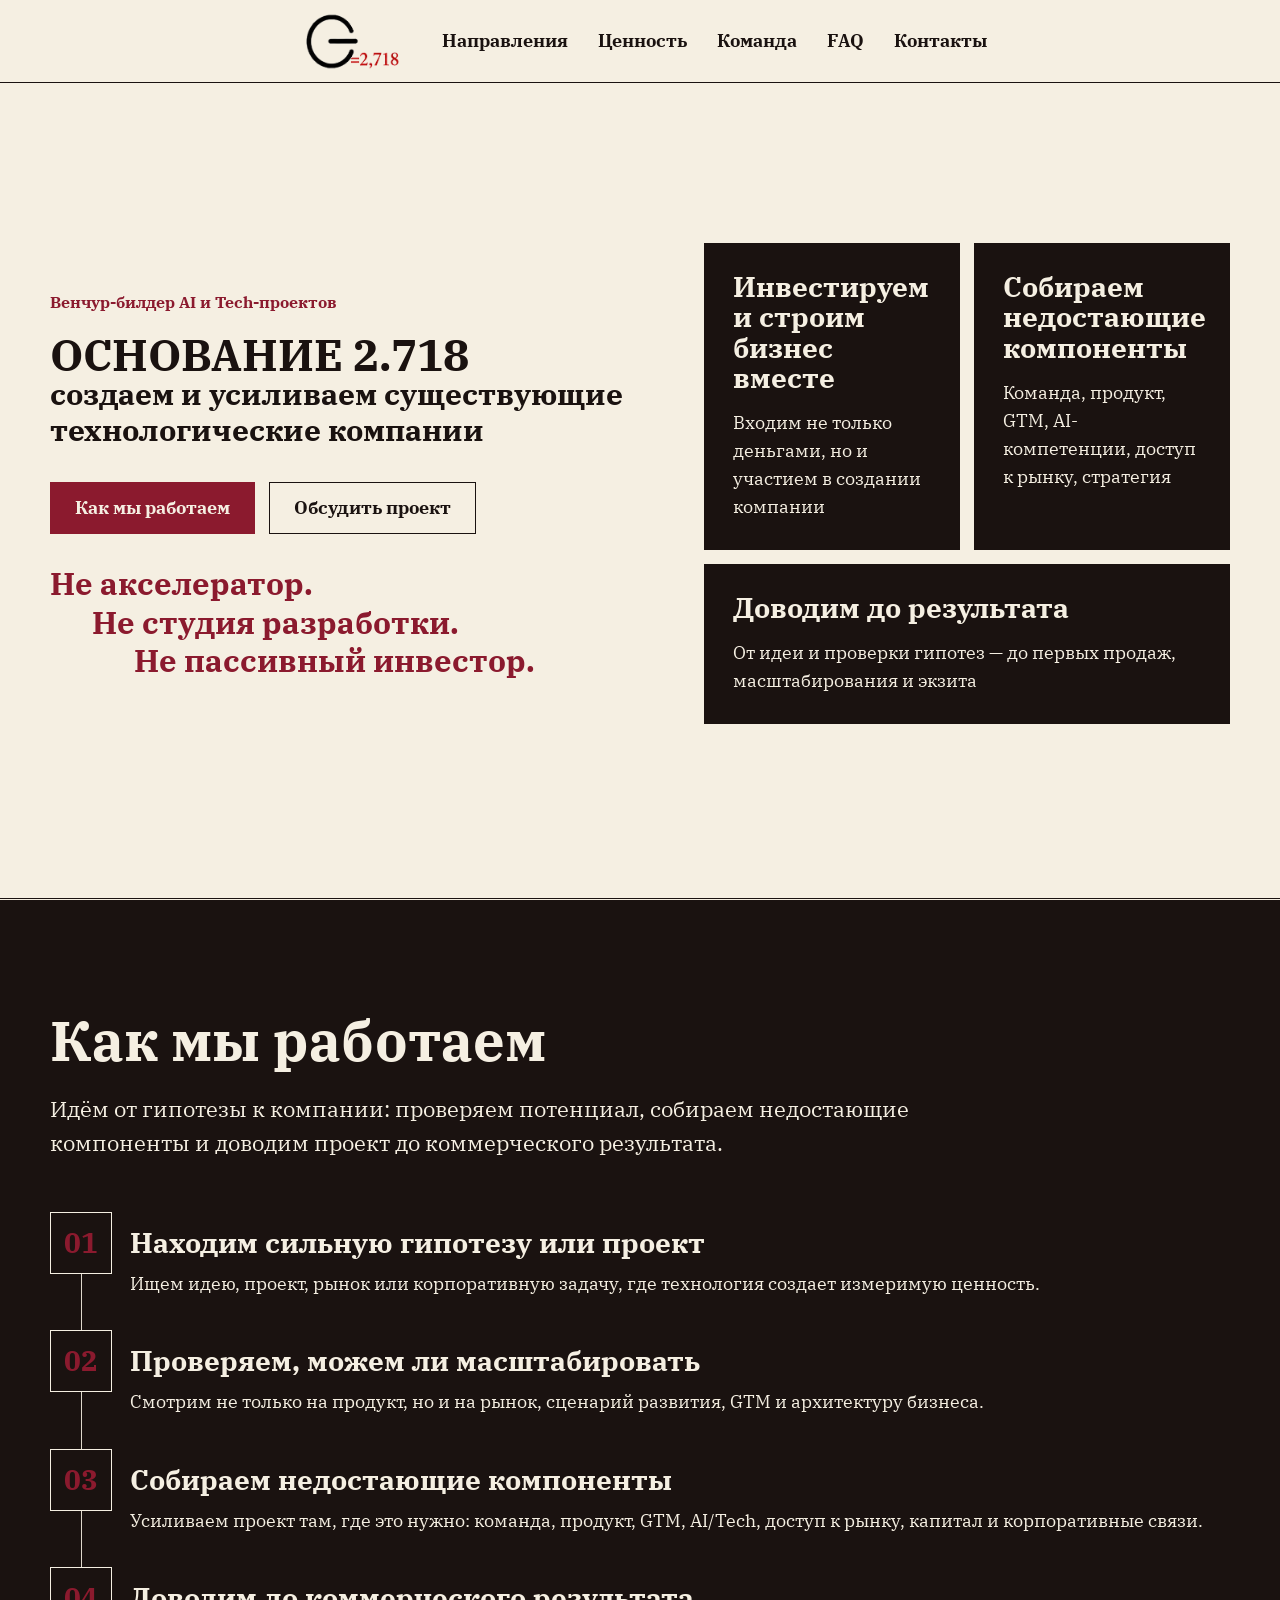
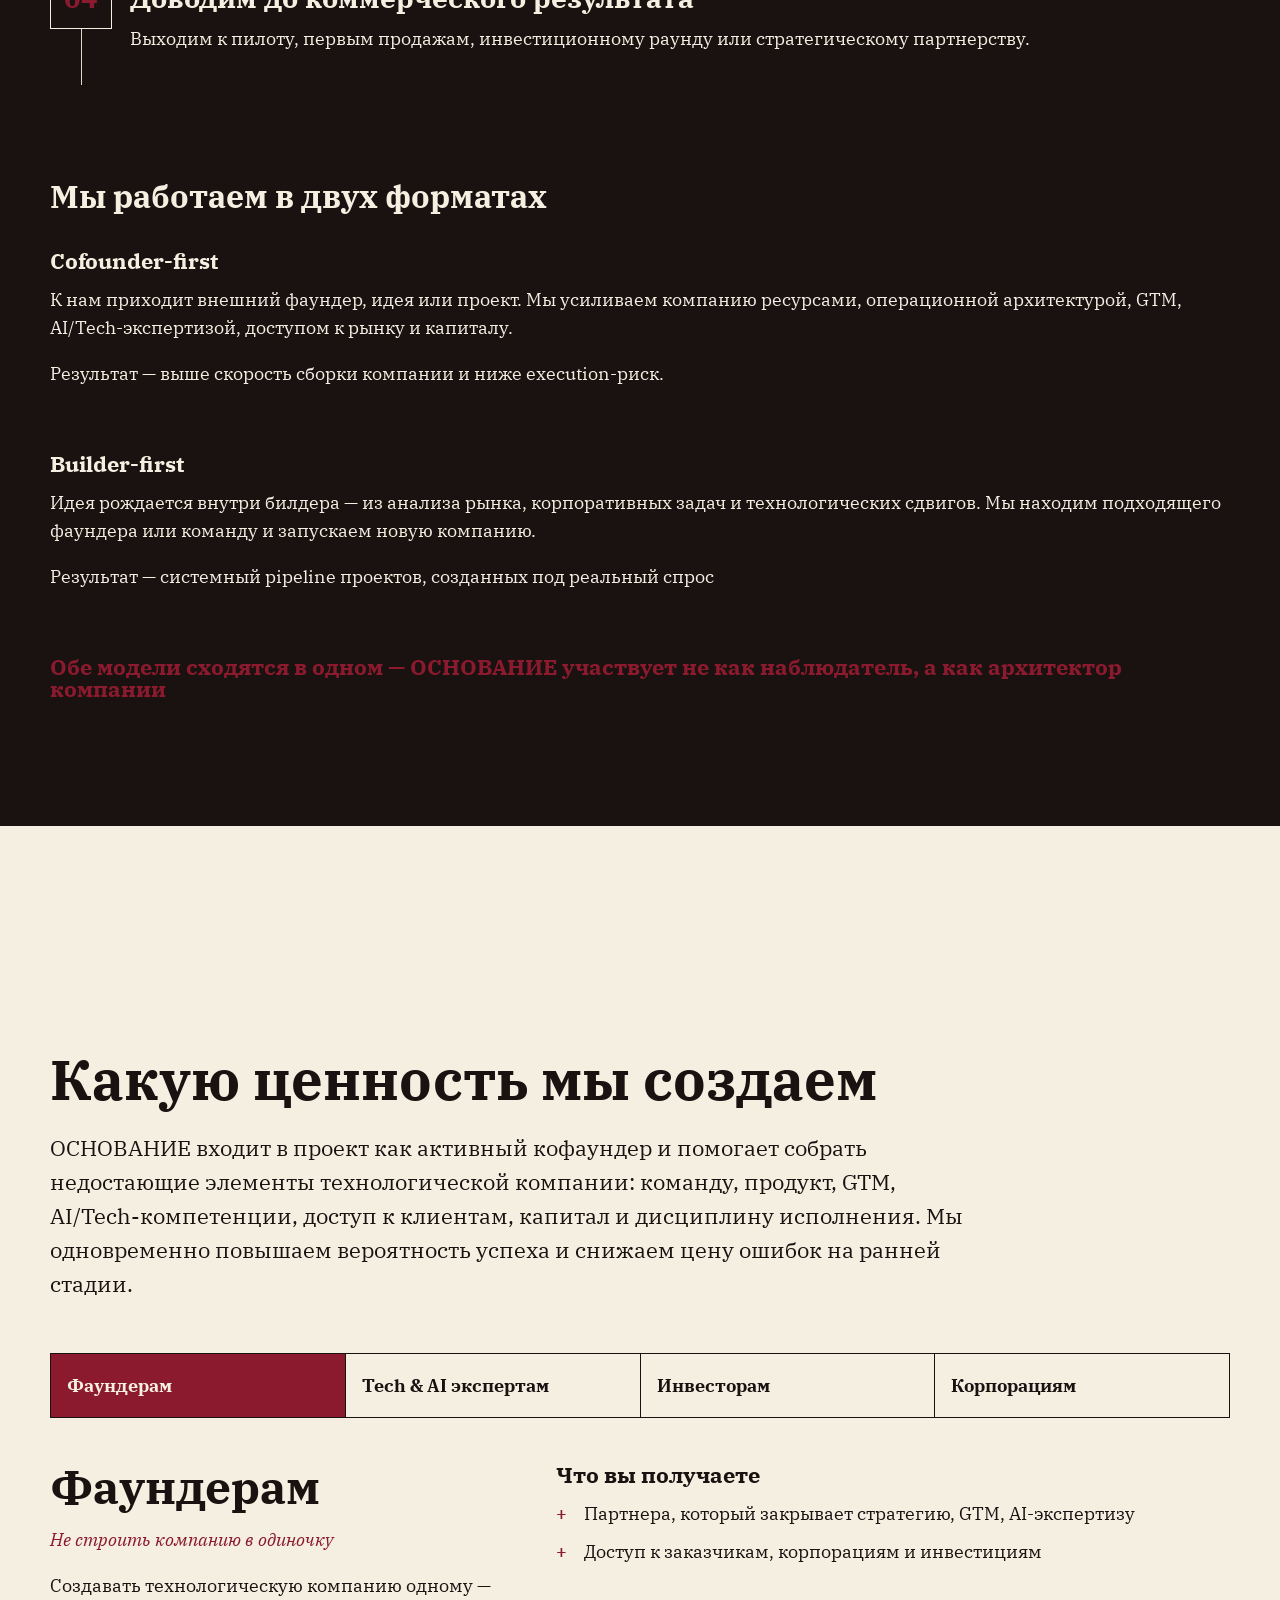
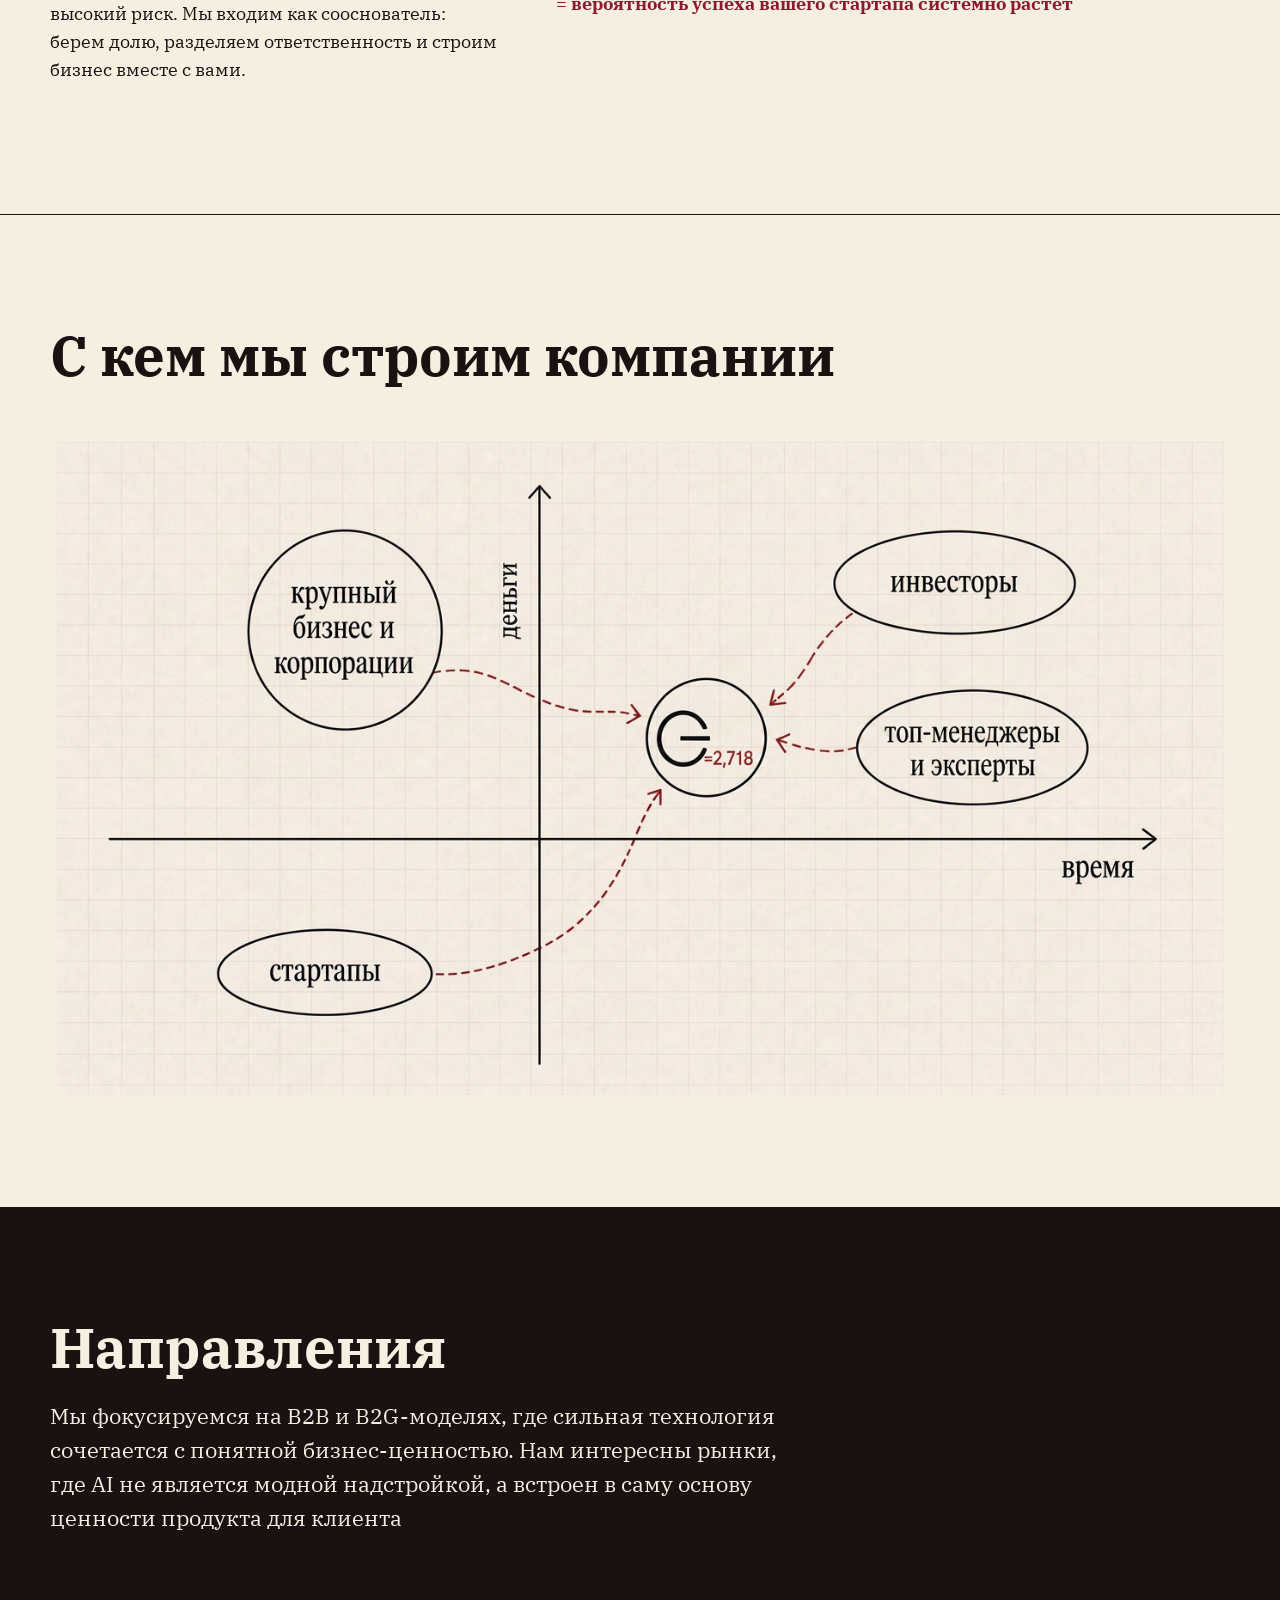
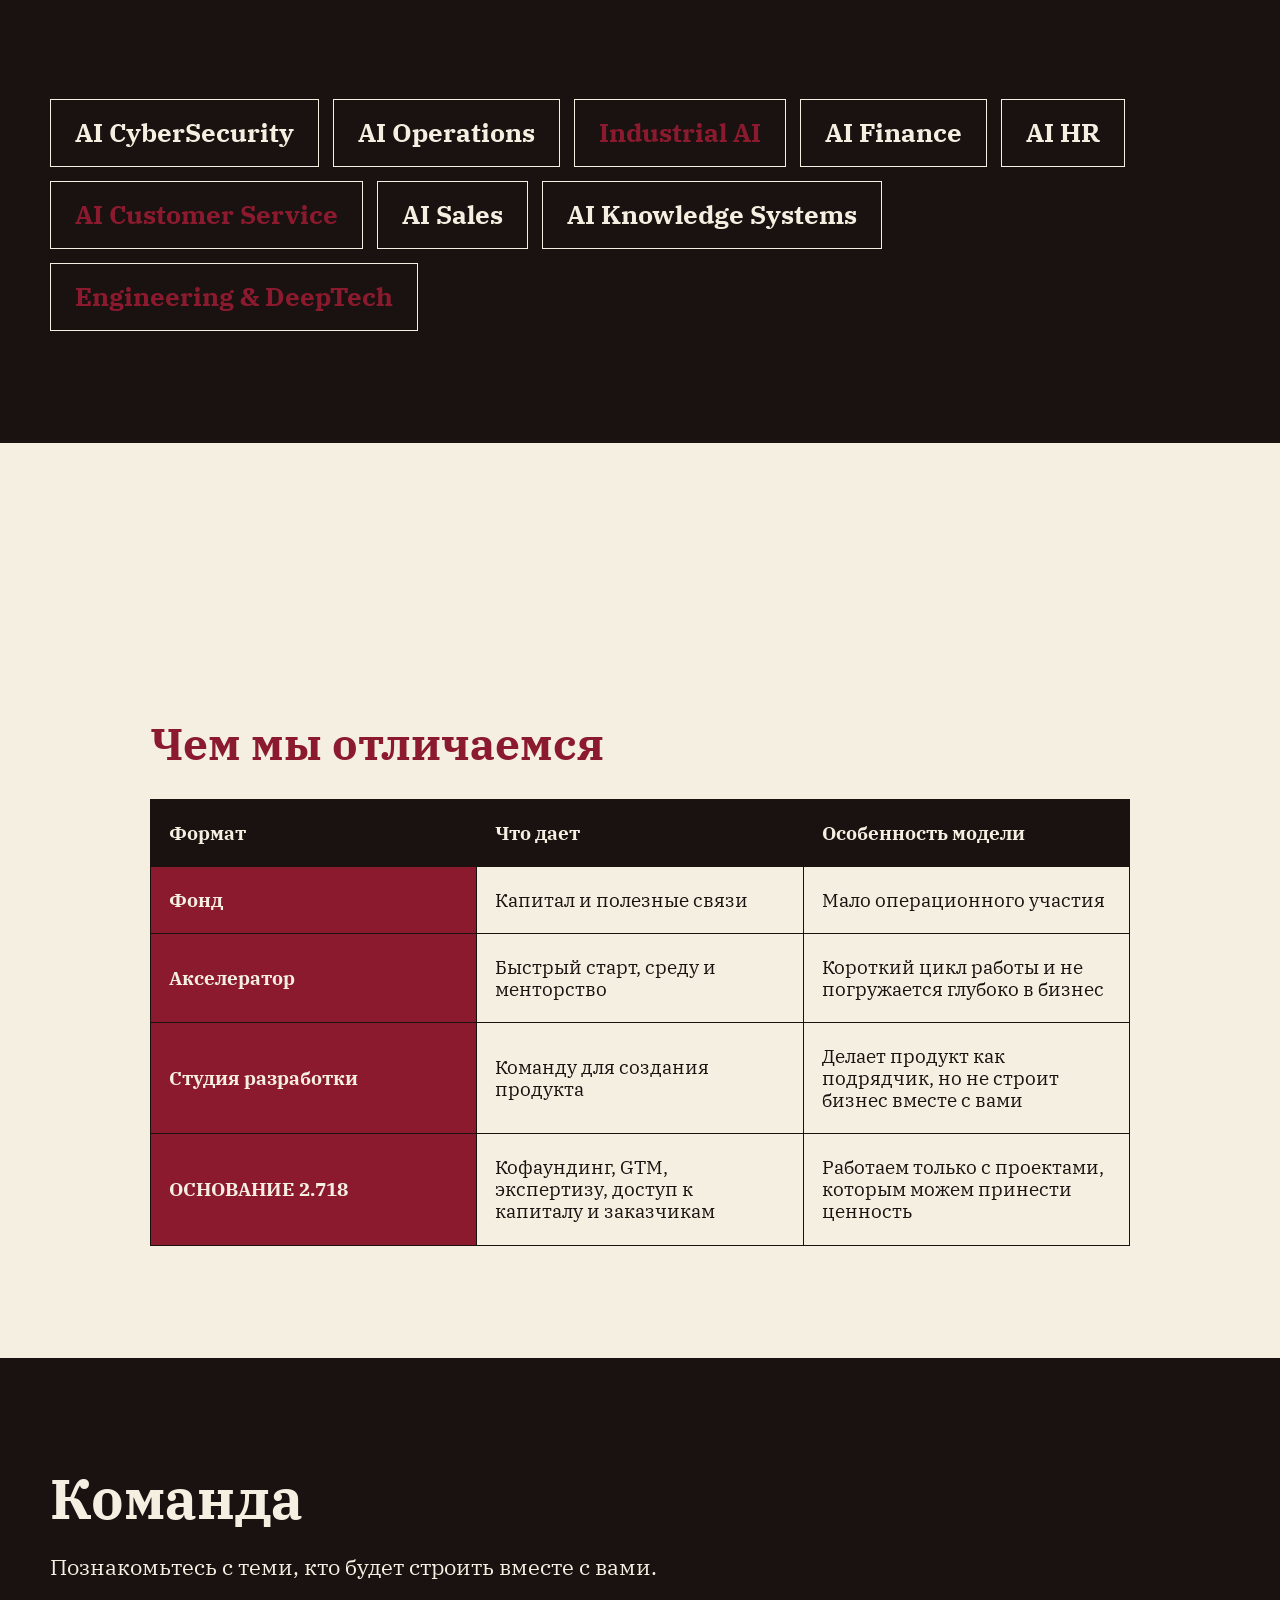
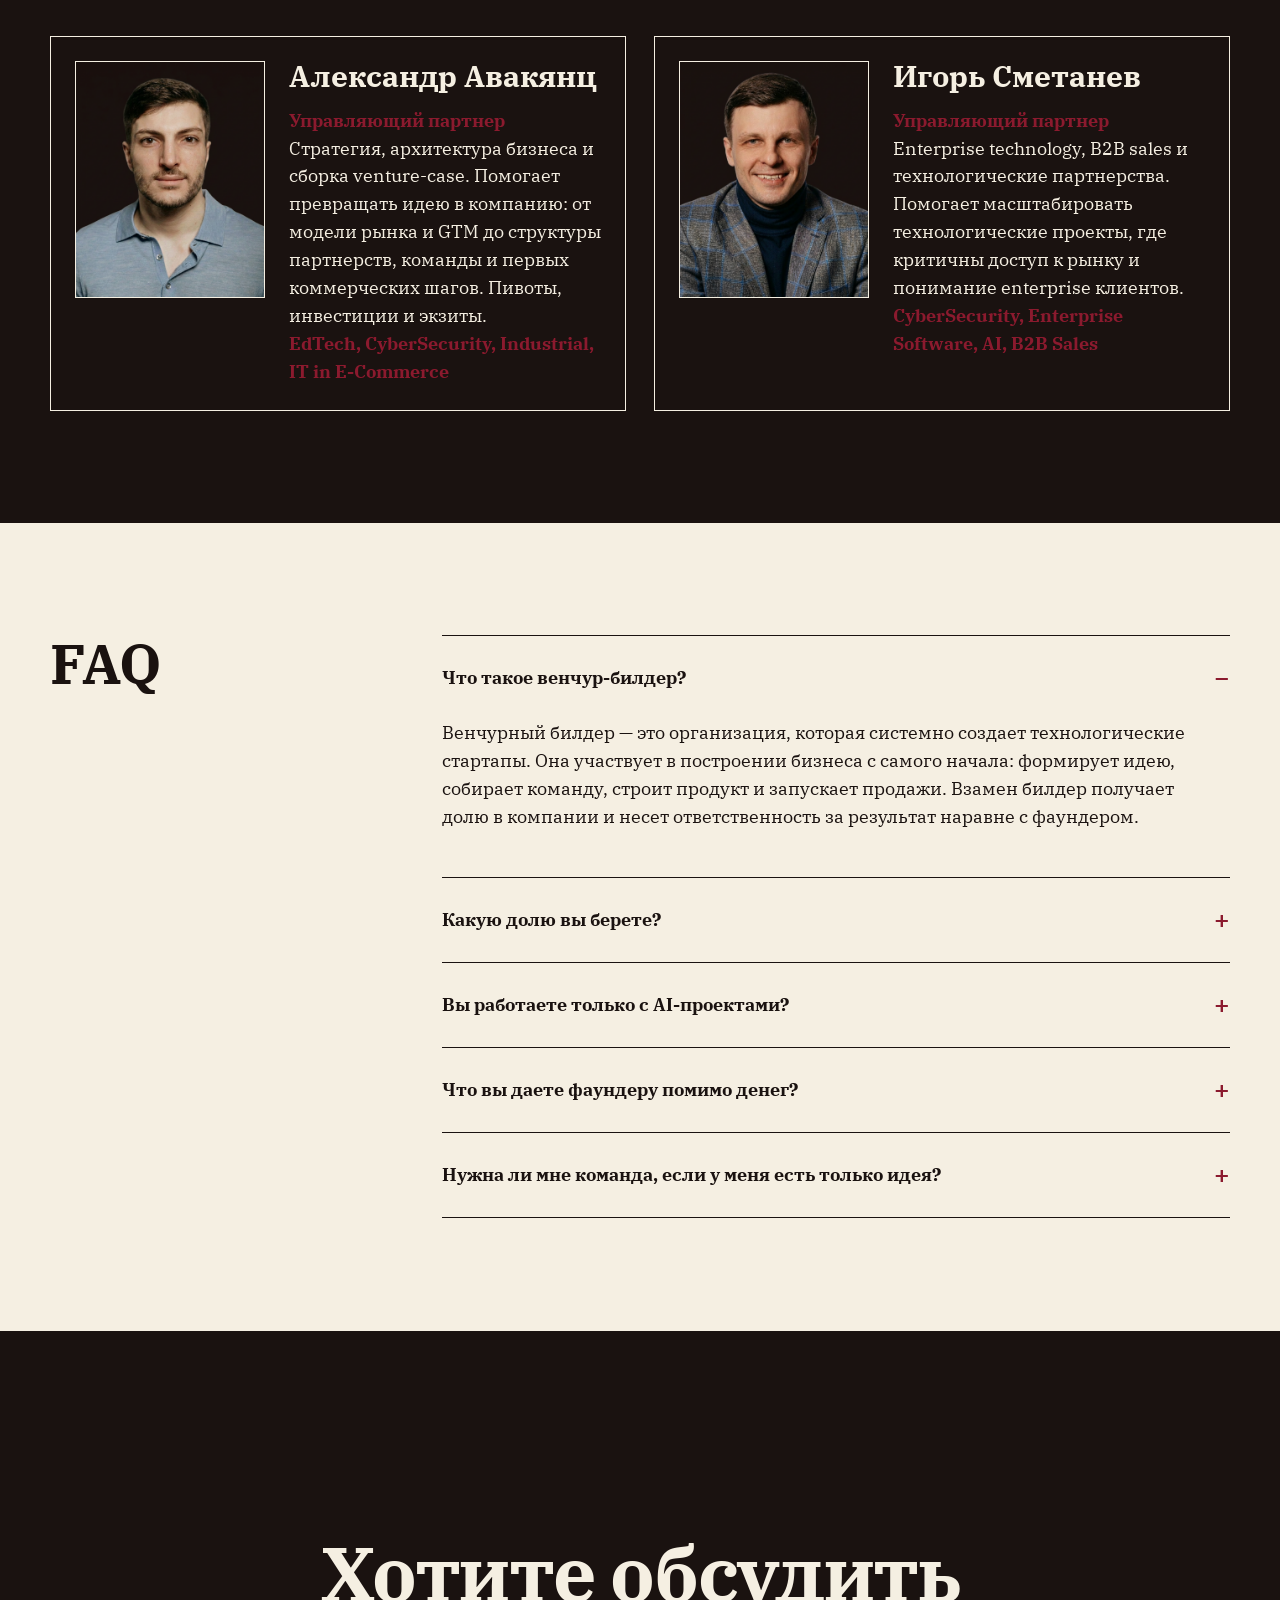
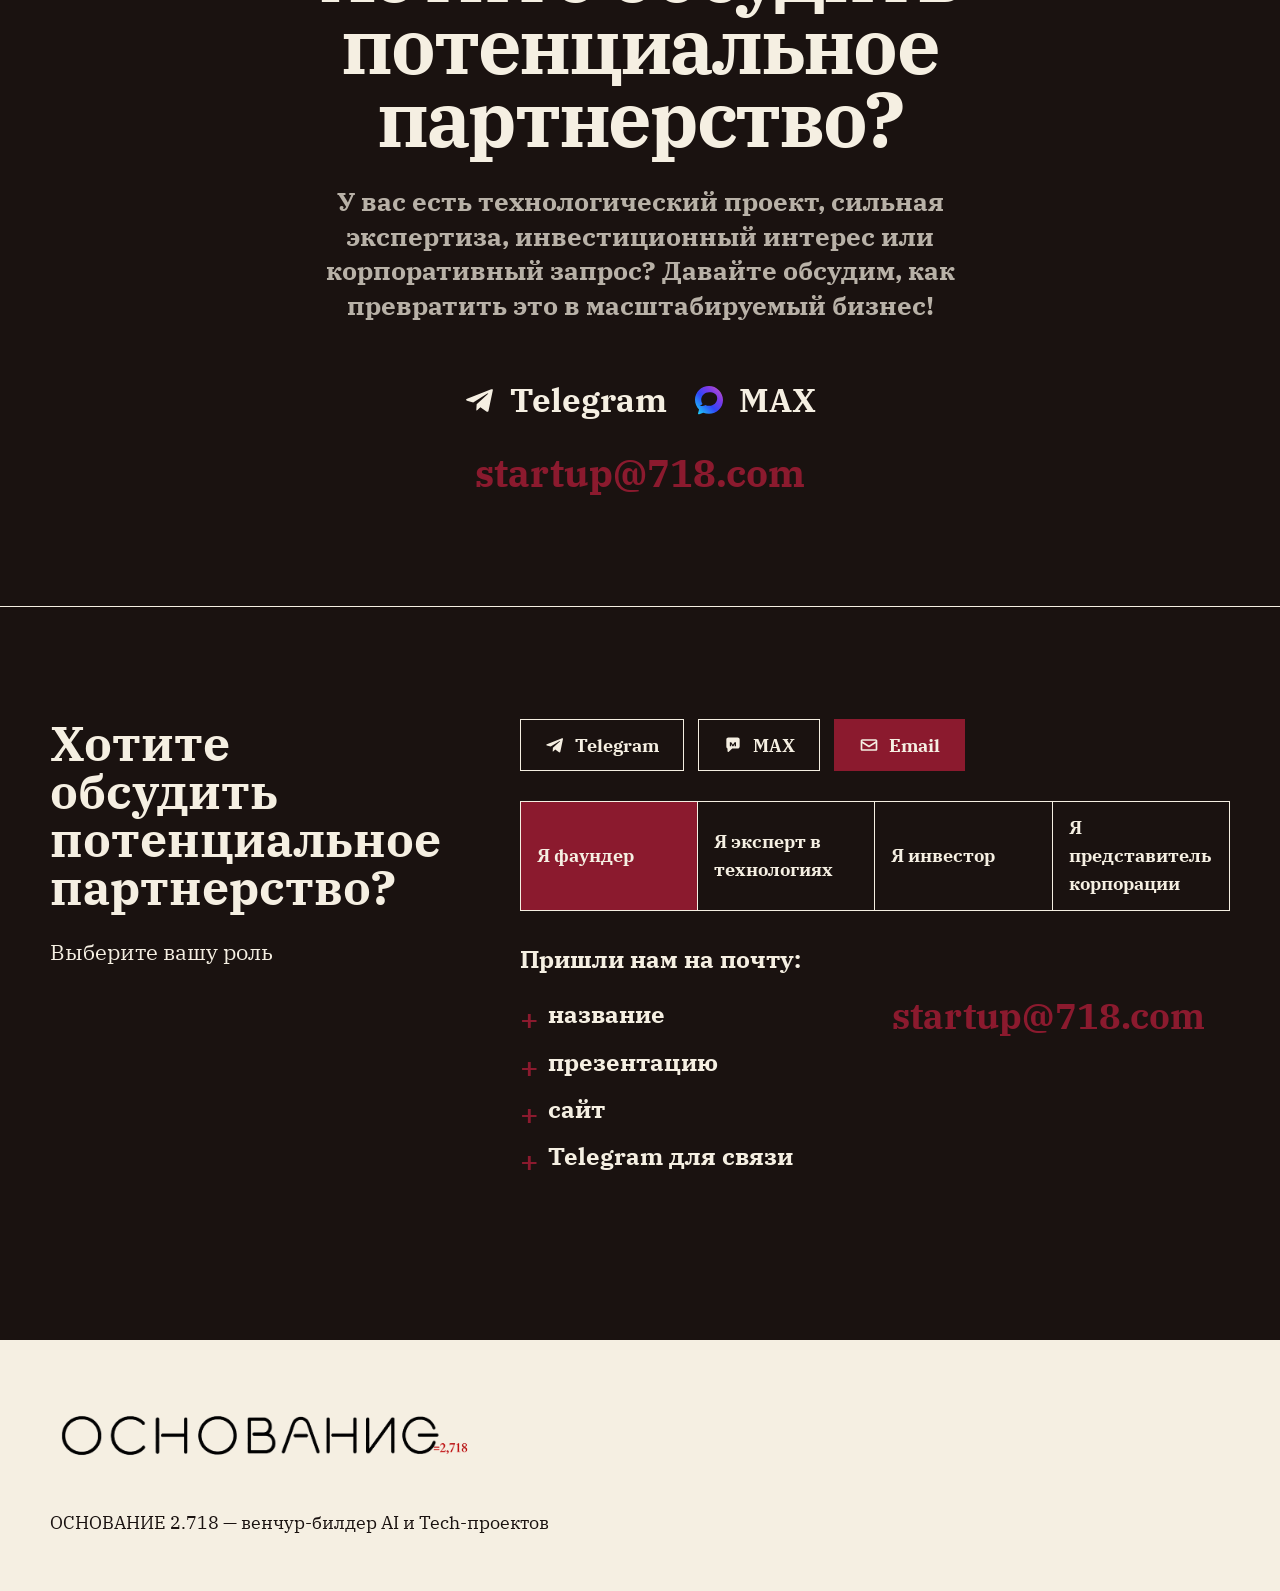
==== index.html @ a5b45d78 "Update index.html" ====
<!DOCTYPE html>
<html lang="ru">
<head>
  <meta charset="UTF-8">
  <meta name="viewport" content="width=device-width, initial-scale=1.0">
  <title>ОСНОВАНИЕ 2.718 — венчур-билдер AI и Tech-проектов</title>
  <meta
    name="description"
    content="Мы создаем и усиливаем технологические компании на стыке искусственного интеллекта, enterprise software и реальных бизнес-задач."
  >
  <link rel="preconnect" href="https://fonts.googleapis.com">
  <link rel="preconnect" href="https://fonts.gstatic.com" crossorigin>
  <link href="https://fonts.googleapis.com/css2?family=IBM+Plex+Serif:ital,wght@0,400;0,700;1,400&display=swap" rel="stylesheet">
  <link rel="stylesheet" href="./styles.css?v=mobile-header-fix-3">
</head>
<body>
  <header class="site-header" data-header>
    <a class="logo-link" href="#hero" aria-label="ОСНОВАНИЕ 2.718">
      <img src="./assets/123logo-2718-new.png" alt="ОСНОВАНИЕ 2.718">
    </a>

    <button class="menu-toggle" type="button" aria-expanded="false" aria-controls="site-menu">
      Меню
    </button>

    <nav class="site-nav" id="site-menu" aria-label="Основная навигация">
      <a href="#directions">Направления</a>
      <a href="#value">Ценность</a>
      <a href="#team">Команда</a>
      <!-- <a href="#about">О нас</a>
     <a href="#portfolio">Портфель</a> -->
      <a href="#faq">FAQ</a>
      <a href="#contact">Контакты</a>
    </nav>
  </header>

  <main>
    <section class="hero section section--parchment" id="hero">
      <div class="container hero-layout">
        <div class="hero-copy">
         <p class="eyebrow">Венчур-билдер AI и Tech-проектов</p>
          <h1 class="hero-wordmark">ОСНОВАНИЕ 2.718</h1>
         <p class="hero-subtitle">создаем и усиливаем существующие технологические компании

</p>
          <!-- <p class="hero-subtitle">строим технологические компании вместе с фаундерами и корпорациями

</p>
          <p class="hero-text">
            Мы соединяем фаундеров, технологических лидеров, корпорации и инвесторов — и помогаем собрать из идеи работающую компанию          </p>
          <p class="accent-line">
            <!--AI-компании рождаются там, где технология встречается с реальной задачей бизнеса-->
          </p>
          <div class="hero-actions">
            <a class="button button--primary" href="#how">Как мы работаем</a>
            <a class="button button--secondary" href="#contact">Обсудить проект</a>
          </div>
          <div class="hero-stairs" aria-label="Чем мы не являемся">
  <span>Не акселератор.</span>
  <span>Не студия разработки.</span>
  <span>Не пассивный инвестор.</span>
</div>
        </div>

        <aside class="hero-panel" aria-label="Блок из презентации">
          <div class="presentation-block" aria-label="Ключевые принципы ОСНОВАНИЯ">
            <article>
              <h3>Инвестируем и строим бизнес вместе</h3>
              <p>Входим не только деньгами, но и участием в создании компании
</p>
            </article>
            <article>
              <h3>Собираем недостающие компоненты</h3>
              <p>Команда, продукт, GTM, AI-компетенции, доступ к рынку, стратегия
</p>
            </article>
            <article>
              <h3>Доводим до результата</h3>
              <p>От идеи и проверки гипотез — до первых продаж, масштабирования и экзита
</p>
               <!--<h3>Шкуру на кон</h3>
              <p>Входим долей с полноценным кофаундерством - строим вместе</p>
            </article>
            <article>
              <h3>Строим ценность</h3>
              <p>Запускаем проекты только под реальные бизнес-потребности</p>
            </article>
            <article>
              <h3>Влияем на успех</h3>
              <p>Идём туда, где видим архитектуру бизнеса и можем на неё влиять через ресурсы и компетенции</p>-->
            </article>
          </div>
        </aside>
      </div>
    </section>
    </section>

    <section class="section section--dark work-process-section" id="how">
      <div class="container">
        <div class="section-head section-head--wide">
          <h2>Как мы работаем</h2>
          <p>
            Идём от гипотезы к компании: проверяем потенциал, собираем недостающие компоненты и доводим проект до коммерческого результата.
          </p>
        </div>

        <div class="process-road" aria-label="4 шага работы">
          <article class="process-step" tabindex="0">
            <span class="process-step__number">01</span>
            <h3>Находим сильную гипотезу или проект</h3>
            <p>
              Ищем идею, проект, рынок или корпоративную задачу, где технология создает измеримую ценность.
            </p>
          </article>

          <article class="process-step" tabindex="0">
            <span class="process-step__number">02</span>
            <h3>Проверяем, можем ли масштабировать</h3>
            <p>
              Смотрим не только на продукт, но и на рынок, сценарий развития, GTM и архитектуру бизнеса.
            </p>
          </article>

          <article class="process-step" tabindex="0">
            <span class="process-step__number">03</span>
            <h3>Собираем недостающие компоненты</h3>
            <p>
              Усиливаем проект там, где это нужно: команда, продукт, GTM, AI/Tech, доступ к рынку, капитал и корпоративные связи.
            </p>
          </article>

          <article class="process-step" tabindex="0">
            <span class="process-step__number">04</span>
            <h3>Доводим до коммерческого результата</h3>
            <p>
              Выходим к пилоту, первым продажам, инвестиционному раунду или стратегическому партнерству.
            </p>
          </article>
        </div>
        <div class="format-block">
          <h3>Мы работаем в двух форматах</h3>
          <article>
            <h4>Cofounder-first</h4>
            <p>К нам приходит внешний фаундер, идея или проект. Мы усиливаем компанию ресурсами, операционной архитектурой, GTM, AI/Tech-экспертизой, доступом к рынку и капиталу.</p>
          <p class="lead">Результат — выше скорость сборки компании и ниже execution-риск.</p>
          </article>
          <article>
            <h4>Builder-first</h4>
            <p>Идея рождается внутри билдера — из анализа рынка, корпоративных задач и технологических сдвигов. Мы находим подходящего фаундера или команду и запускаем новую компанию.</p>
        <p class="lead">Результат — системный pipeline проектов, созданных под реальный спрос</p>
          </article>
<h4 style="color: var(--bordeaux); font-style: normal;">Обе модели сходятся в одном — ОСНОВАНИЕ участвует не как наблюдатель, а как архитектор компании</h4>
      </div>
     
      </div>
    </section>

    
    <section class="section section--parchment" id="value">
    
    <section class="section section--parchment" id="value">
      <div class="container">
        <div class="section-head section-head--wide">
          <h2>Какую ценность мы создаем</h2>
          <p>ОСНОВАНИЕ входит в проект как активный кофаундер и помогает собрать недостающие элементы технологической компании: команду, продукт, GTM, AI/Tech-компетенции, доступ к клиентам, капитал и дисциплину исполнения.
Мы одновременно повышаем вероятность успеха и снижаем цену ошибок на ранней стадии.</p>
        </div>

        <div class="audience-tabs" role="tablist" aria-label="Аудитории">
          <button class="is-active" type="button" role="tab" aria-selected="true" aria-controls="value-founder" data-audience="founder">Фаундерам</button>
          <button type="button" role="tab" aria-selected="false" aria-controls="value-expert" data-audience="expert">Tech & AI экспертам</button>
          <button type="button" role="tab" aria-selected="false" aria-controls="value-investor" data-audience="investor">Инвесторам</button>
          <button type="button" role="tab" aria-selected="false" aria-controls="value-corporate" data-audience="corporate">Корпорациям</button>
        </div>

        <div class="audience-panels">
          <article class="audience-panel is-active" id="value-founder" data-panel="founder" role="tabpanel">
            <div>
              <h3>Фаундерам</h3>
              <p class="accent-line">Не строить компанию в одиночку</p>
              <p>Создавать технологическую компанию одному — высокий риск. Мы входим как сооснователь: берем долю, разделяем ответственность и строим бизнес вместе с вами.</p>
            </div>
            <div>
              <h4>Что вы получаете</h4>
              <ul>
                <li>Партнера, который закрывает стратегию, GTM, AI-экспертизу</li>
                <!--<li>Ускорение от идеи до первых продаж и MVP</li>-->
                <li>Доступ к заказчикам, корпорациям и инвестициям</li>
                <!-- <li>Помощь в сборке команды и закрытии пробелов</li>
               <li>Инвестиции на развитие</li>-->
              </ul>
              <p class="result-line">= вероятность успеха вашего стартапа системно растет</p>
            </div>
          </article>

          <article class="audience-panel" id="value-expert" data-panel="expert" role="tabpanel" hidden>
            <div>
              <h3>Tech & AI экспертам</h3>
              <p class="accent-line">Делись экспертизой там, где она меняет индустрию</p>
              <p>Вы глубоко понимаете технологию. Мы даем возможность применить эти знания там, где они превращаются в реальный бизнес.</p>
            </div>
            <div>
              <h4>Что вы получаете</h4>
              <ul>
                <!--<li>Доступ к портфелю технологических стартапов</li>-->
                <li>Участие в оценке и развитии реальных проектов</li>
                <li>Возможность стать совладельцем успешного технологического проекта </li>
               <!-- <li>Нетворк фаундеров, инвесторов и корпораций</li>-->
              </ul>
              <p class="result-line">= ваша экспертиза становится долей в растущей компании</p>
            </div>
          </article>

          <article class="audience-panel" id="value-investor" data-panel="investor" role="tabpanel" hidden>
            <div>
              <h3>Инвесторам</h3>
              <p class="accent-line">Снижаем риск инвестирования на ранних стадиях</p>
              <p>Мы не приносим сырые идеи. К моменту инвестиции стартап уже прошел валидацию, собрал команду и выстроил структуру — билдер внутри разделяет ответственность за результат.</p>
            </div>
            <div>
              <h4>Что вы получаете</h4>
              <ul>
                <li>Отобранный deal flow — только стартапы с подтвержденным потенциалом</li>
                <li>Ранний вход — до выхода стартапа на открытый рынок</li>
                <!--<li>Команду и структуру, готовые к масштабированию</li>-->
                <li>Билдера внутри компании как гаранта качества</li>
              </ul>
              <p class="result-line">= качественные инвестиции с меньшим риском</p>
            </div>
          </article>

          <article class="audience-panel" id="value-corporate" data-panel="corporate" role="tabpanel" hidden>
            <div>
              <h3>Корпорациям</h3>
              <p class="accent-line">Получить инновацию извне</p>
              <p>У вас есть технологическая задача, но нет времени и ресурсов строить решение внутри. Передайте ее нам — мы соберем команду, запустим стартап и доведем до результата.</p>
            </div>
            <div>
              <h4>Что вы получаете</h4>
              <ul>
                <li>Быстрый запуск новых продуктов и venture-case под конкретные задачи.</li>
               <!-- <li>Внешний R&D — быстрее и дешевле, чем внутренняя разработка</li>-->
                <li>Пилот с технологической командой без найма и бюрократии</li>
                <li>Возможность войти в стартап как инвестор, стратегический партнер или приобрести его</li>
              </ul>
              <p class="result-line">= ваши задачи решаются быстро и без нагрузки на команду разработки.</p>
            </div>
          </article>
        </div>
      </div>
    </section>
<section class="section section--parchment audience-map-section" id="audience-map">
  <div class="container">
    <div class="section-head section-head--wide">
      <h2>С кем мы строим компании</h2>
    </div>

    <div class="audience-map">
      <img src="./assets/assetsaudience-map1.png" alt="Карта аудиторий ОСНОВАНИЕ 2.718">

     <!-- <button class="map-hotspot map-hotspot--students" type="button" aria-label="Студенты">
        <span>
          <strong>Студенты</strong>
          "У меня есть идея, и я хочу построить ИИ-стартап"<br> 
          
        </span>
      </button>-->

      <button class="map-hotspot map-hotspot--startup" type="button" aria-label="Основатель стартапа">
        <span>
          <strong>Основатель стартапа</strong>
          "Я хочу привлечь инвестиции и развивать бизнес вместе с опытным партнёром"
        </span>
      </button>

      <button class="map-hotspot map-hotspot--experts" type="button" aria-label="Топ-менеджеры и ИИ-эксперты">
        <span>
          <strong>Топ-менеджеры и отраслевые эксперты</strong>
          "Я хочу делиться опытом и в команде развивать технологическое предпринимательство"<br>
        </span>
      </button>

      <button class="map-hotspot map-hotspot--investors" type="button" aria-label="Инвесторы и фонды">
        <span>
          <strong>Инвесторы и фонды</strong>
          "Мне нужно снизить риск инвестирования и получить доступ только к качественным проектам"
        </span>
      </button>

      <button class="map-hotspot map-hotspot--business" type="button" aria-label="Крупный бизнес и корпорации">
        <span>
          <strong>Крупный бизнес и корпорации</strong>
          "Мне нужно быстро и качественно автоматизировать процессы"
        </span>
      </button>
    </div>
  </div>
</section>
<section class="section section--dark" id="directions">
      <div class="container">
        <div class="section-head">
          <h2>Направления</h2>
          <p>
           Мы фокусируемся на B2B и B2G-моделях, где сильная технология сочетается с понятной бизнес-ценностью.
Нам интересны рынки, где AI не является модной надстройкой, а встроен в саму основу ценности продукта для клиента
          </p>
        </div>
     <!--   <div class="direction-list">
  <article class="direction-card">
    <div class="direction-item">
      <span class="direction-title">AI CyberSecurity</span>
    </div>
  </article>

  <article class="direction-card">
    <div class="direction-item">
      <span class="direction-title">AI Operations</span>
    </div>
  </article>

  <article class="direction-card">
    <div class="direction-item">
      <span class="direction-title">Industrial AI</span>
    </div>
  </article>

  <article class="direction-card">
    <div class="direction-item">
      <span class="direction-title">AI Finance</span>
    </div>
  </article>

  <article class="direction-card">
    <div class="direction-item">
      <span class="direction-title">AI HR</span>
    </div>
  </article>

  <article class="direction-card">
    <div class="direction-item">
      <span class="direction-title">AI Customer Service</span>
    </div>
  </article>

  <article class="direction-card">
    <div class="direction-item">
      <span class="direction-title">AI Sales</span>
    </div>
  </article>

  <article class="direction-card">
    <div class="direction-item">
      <span class="direction-title">AI Knowledge Systems</span>
    </div>
  </article>

  <article class="direction-card">
    <div class="direction-item">
      <span class="direction-title">Engineering &amp; DeepTech</span>
    </div>
  </article>
</div>-->

              <!-- <div class="direction-list">
          <article class="direction-card">
            <button class="direction-toggle" type="button" aria-expanded="false">
              <span class="direction-title">AI CyberSecurity</span>
              <b>+</b>
            </button>
            <div class="direction-copy" aria-hidden="true">
              <p><strong>ИИ в кибербезопасности</strong><br>Продукты для защиты корпоративной инфраструктуры, анализа угроз, выявления аномалий и автоматизации работы команд информационной безопасности. Такие решения помогают компаниям быстрее обнаруживать инциденты, снижать нагрузку на SOC и повышать устойчивость к киберрискам.</p>
            </div>
          </article>

          <article class="direction-card">
            <button class="direction-toggle" type="button" aria-expanded="false">
              <span class="direction-title">AI Operations</span>
              <b>+</b>
            </button>
            <div class="direction-copy" aria-hidden="true">
              <p><strong>ИИ в операционном управлении</strong><br>Решения для автоматизации внутренних процессов, контроля исполнения, оптимизации ресурсов и повышения операционной эффективности бизнеса. Такие продукты помогают компаниям быстрее принимать решения, снижать издержки и управлять сложными процессами на основе данных.</p>
            </div>
          </article>

          <article class="direction-card">
            <button class="direction-toggle" type="button" aria-expanded="false">
              <span class="direction-title">Industrial AI</span>
              <b>+</b>
            </button>
            <div class="direction-copy" aria-hidden="true">
              <p><strong>Промышленный ИИ</strong><br>AI-продукты для промышленности, производства, логистики, оборудования и реального сектора. Такие решения применяются для предиктивной аналитики, технической диагностики, контроля качества, планирования производства и повышения эффективности промышленных процессов.</p>
            </div>
          </article>

          <article class="direction-card">
            <button class="direction-toggle" type="button" aria-expanded="false">
              <span class="direction-title">AI Finance</span>
              <b>+</b>
            </button>
            <div class="direction-copy" aria-hidden="true">
              <p><strong>ИИ в финансах</strong><br>Решения для автоматизации финансовых процессов, риск-аналитики, планирования, скоринга, compliance и поддержки управленческих решений. Такие продукты помогают финансовым командам, банкам и компаниям точнее работать с данными, рисками, прогнозами и денежными потоками.</p>
            </div>
          </article>

          <article class="direction-card">
            <button class="direction-toggle" type="button" aria-expanded="false">
              <span class="direction-title">AI HR</span>
              <b>+</b>
            </button>
            <div class="direction-copy" aria-hidden="true">
              <p><strong>ИИ в управлении персоналом</strong><br>Продукты для найма, оценки, развития сотрудников, people analytics, обучения и организационной эффективности. Такие решения помогают компаниям быстрее находить сильных людей, лучше понимать команды и принимать более точные решения в управлении персоналом.</p>
            </div>
          </article>

          <article class="direction-card">
            <button class="direction-toggle" type="button" aria-expanded="false">
              <span class="direction-title">AI Customer Service</span>
              <b>+</b>
            </button>
            <div class="direction-copy" aria-hidden="true">
              <p><strong>ИИ в клиентском сервисе</strong><br>Решения для автоматизации клиентской поддержки, обработки обращений, коммуникаций и контроля качества сервиса. Такие продукты помогают компаниям быстрее отвечать клиентам, снижать нагрузку на операторов и повышать качество клиентского опыта.</p>
            </div>
          </article>

          <article class="direction-card">
            <button class="direction-toggle" type="button" aria-expanded="false">
              <span class="direction-title">AI Sales</span>
              <b>+</b>
            </button>
            <div class="direction-copy" aria-hidden="true">
              <p><strong>ИИ в продажах</strong><br>Продукты для лидогенерации, персонализации коммуникаций, анализа воронки, поддержки менеджеров и роста выручки. Такие решения помогают коммерческим командам лучше понимать клиентов, быстрее находить возможности и повышать эффективность продаж.</p>
            </div>
          </article>

          <article class="direction-card">
            <button class="direction-toggle" type="button" aria-expanded="false">
              <span class="direction-title">AI Knowledge Systems</span>
              <b>+</b>
            </button>
            <div class="direction-copy" aria-hidden="true">
              <p><strong>ИИ-системы управления знаниями</strong><br>Корпоративные системы для работы со знаниями, документами, внутренними данными, экспертизой и интеллектуальными workflow. Такие решения помогают компаниям превращать разрозненную информацию в доступный, управляемый и полезный интеллектуальный актив.</p>
            </div>
          </article>

          <article class="direction-card">
            <button class="direction-toggle" type="button" aria-expanded="false">
              <span class="direction-title">Engineering &amp; DeepTech</span>
              <b>+</b>
            </button>
            <div class="direction-copy" aria-hidden="true">
              <p><strong>Инженерные и глубокие технологии</strong><br>Инженерные и прикладные технологические решения на стыке AI, данных, оборудования, процессов и отраслевой экспертизы. Такие продукты используют сложные технологии для решения конкретных практических задач и создания измеримой бизнес-ценности.

</p>
            </div>
          </article>
        </div>-->
    </section>

    <section class="section section--dark directions-focus-section" id="directions-focus">
      <div class="container">
        <div class="directions-focus" aria-label="Фокус направлений ОСНОВАНИЯ 2.718">
          <!--<div class="directions-focus__center">
            <p>AI там, где есть измеримая бизнес-ценность</p>
          </div>-->

          <div class="directions-focus__grid">
            <article>AI CyberSecurity</article>
            <article>AI Operations</article>
            <article>Industrial AI</article>
            <article>AI Finance</article>
            <article>AI HR</article>
            <article>AI Customer Service</article>
            <article>AI Sales</article>
            <article>AI Knowledge Systems</article>
            <article>Engineering &amp; DeepTech</article>
          </div>
        </div>
      </div>
    </section>

   
          </article>
        </div>
      </div>
    </section>

<section class="section section--parchment" id="about">

        <div class="model-comparison" aria-label="Сравнение моделей">
          <h3 class="model-comparison-title">
            Чем мы отличаемся
          </h3>

          <div class="model-table-wrap">
            <table class="model-table">
              <thead>
                <tr>
                  <th>Формат</th>
                  <th>Что дает</th>
                  <th>Особенность модели</th>
                </tr>
              </thead>
              <tbody>
                <tr>
                  <td>Фонд</td>
                  <td>Капитал и полезные связи</td>
                  <td>Мало операционного участия</td>
                </tr>
                <tr>
                  <td>Акселератор</td>
                  <td>Быстрый старт, среду и менторство</td>
                  <td>Короткий цикл работы и не погружается глубоко в бизнес</td>
                </tr>
                <tr>
                  <td>Студия разработки</td>
                  <td>Команду для создания продукта</td>
                  <td>Делает продукт как подрядчик, но не строит бизнес вместе с вами</td>
                </tr>
                <tr>
                  <td><strong>ОСНОВАНИЕ 2.718</strong></td>
                  <td>Кофаундинг, GTM, экспертизу, доступ к капиталу и заказчикам</td>
                  <td>Работаем только с проектами, которым можем принести ценность </td>
                </tr>
              </tbody>
            </table>
          </div>
        </div>
      </section>
    <section class="section section--dark" id="team">
      <div class="container">
        <div class="section-head">
          <h2>Команда</h2>
          <p>Познакомьтесь с теми, кто будет строить вместе с вами.</p>
        </div>

        <div class="team-grid">
          <article class="team-card">
            <div class="photo-placeholder">
  <img src="./assets/C1.3.png" alt="Александр">
</div>
            <div>
              <h3>Александр Авакянц</h3>
              <p class="team-role">Управляющий партнер</p>
              <p>Стратегия, архитектура бизнеса и сборка venture-case. Помогает превращать идею в компанию: от модели рынка и GTM до структуры партнерств, команды и первых коммерческих шагов. Пивоты, инвестиции и экзиты.</p>
               <!--<p>Бизнес-архитектор. Опыт создания компаний с выручкой до 500 млн. Корпоративная среда, управление субфондом, пивоты и экзиты.</p>-->

            <p class="team-role">EdTech, CyberSecurity, Industrial, IT in E-Commerce</p>
            </div>
          </article>

          <article class="team-card">
           <div class="photo-placeholder">
  <img src="./assets/i1.3.png" alt="Игорь">
</div>
            <div>
              <h3>Игорь Сметанев</h3>
              <p class="team-role">Управляющий партнер</p>
                            <!-- <p>Сооснователь и директор по инновациям R-Vision. Опыт развития enterprise cybersecurity-бизнеса, выстраивания технологических партнёрств со стартапами и работы на стыке ИБ, ИИ, data и корпоративного ПО.</p>-->
              <p>Enterprise technology, B2B sales и технологические партнерства. Помогает масштабировать технологические проекты, где критичны доступ к рынку и понимание еnterprise клиентов. </p>
            <p class="team-role">CyberSecurity, Enterprise Software, AI, B2B Sales</p>
            </div>
          </article>
        </div>
      </div>
    </section>

 <!--   <section class="section section--parchment" id="about">
      <div class="container about-layout">
        <div class="section-head">
          <h2>О нас</h2>
        </div>

        <div class="about-copy">
          <p class="lead">ОСНОВАНИЕ 2.718 — венчур-билдер, который создает и усиливает технологические компании на стыке AI, enterprise software и корпоративных задач.</p>
          <p>Большинство технологических компаний терпят неудачу не из-за слабой идеи. Они ломаются на сборке недостающих компонентов. Не хватает сильного кофаундера, product и GTM-компетенций, доступа к клиентам, AI и Tech-экспертизы, капитала и дисциплины исполнения.</p>
          <p>ОСНОВАНИЕ закрывает этот разрыв и собирает рабочую архитектуру компании. Мы соединяем фаундеров, технологических лидеров, корпорации и инвесторов — и помогаем собрать из идеи работающую архитектуру компании.</p>
          <p>Мы находимся между фондом, кофаундером и операционной платформой — поэтому усиливаем проект системно, а не точечно.
</p>
                    <p>Для фаундера это партнерство. Для эксперта — возможность превратить знания в долю. Для инвестора — зрелые, отобранные проекты. Для корпорации — быстрый запуск AI-решений под реальные задачи.</p>
        </div>
<div class="format-block">
        <div class="model-comparison" aria-label="Сравнение моделей">
          <h3 class="model-comparison-title">
            Чем мы отличаемся
          </h3>

          <div class="model-table-wrap">
            <table class="model-table">
              <thead>
                <tr>
                  <th>Формат</th>
                  <th>Что дает</th>
                  <th>Особенность модели</th>
                </tr>
              </thead>
              <tbody>
                <tr>
                  <td>Фонд</td>
                  <td>Капитал и полезные связи</td>
                  <td>Мало операционного участия</td>
                </tr>
                <tr>
                  <td>Акселератор</td>
                  <td>Быстрый старт, среду и менторство</td>
                  <td>Короткий цикл работы и не погружается глубоко в бизнес</td>
                </tr>
                <tr>
                  <td>Студия разработки</td>
                  <td>Команду для создания продукта</td>
                  <td>Делает продукт как подрядчик, но не строит бизнес вместе с вами</td>
                </tr>
                <tr>
                  <td><strong>ОСНОВАНИЕ 2.718</strong></td>
                  <td>Кофаундинг, GTM, экспертизу, доступ к капиталу и заказчикам</td>
                  <td>Работаем только с проектами, которым можем принести ценность </td>
                </tr>
              </tbody>
            </table>
          </div>
        </div>

    

        <div class="format-block">
          <h3>Мы работаем в двух форматах</h3>
          <article>
            <h4>Cofounder-first</h4>
            <p>К нам приходит внешний фаундер, идея или проект. Мы усиливаем компанию ресурсами, операционной архитектурой, GTM, AI/Tech-экспертизой, доступом к рынку и капиталу.</p>
          <p class="lead">Результат — выше скорость сборки компании и ниже execution-риск.</p>
          </article>
          <article>
            <h4>Builder-first</h4>
            <p>Идея рождается внутри билдера — из анализа рынка, корпоративных задач и технологических сдвигов. Мы находим подходящего фаундера или команду и запускаем новую компанию.</p>
        <p class="lead">Результат — системный pipeline проектов, созданных под реальный спрос</p>
          </article>
<h4 style="color: var(--bordeaux); font-style: normal;">Обе модели сходятся в одном — ОСНОВАНИЕ участвует не как наблюдатель, а как архитектор компании</h4>
      </div>
    </section>
<!--
    <section class="section section--parchment portfolio-section" id="portfolio">
      <div class="container">
        <div class="section-head section-head--wide">
          <h2>Портфель</h2>
          <p>Список проектов будет добавлен позже.</p>
        </div>

        <div class="portfolio-grid">
          <article>
            <span>Название проекта</span>
            <h3>Направление</h3>
            <p>Стадия</p>
            <p>Краткое описание будущего проекта портфеля.</p>
          </article>
          <article>
            <span>Название проекта</span>
            <h3>Направление</h3>
            <p>Стадия</p>
            <p>Краткое описание будущего проекта портфеля.</p>
          </article>
          <article>
            <span>Название проекта</span>
            <h3>Направление</h3>
            <p>Стадия</p>
            <p>Краткое описание будущего проекта портфеля.</p>
          </article>
        </div>
      </div>
    </section>


    <section class="section section--dark" id="media">
      <div class="container">
        <div class="section-head">
          <h2>СМИ о нас</h2>
          <p>Публикации и ссылки будут добавлены позже.</p>
        </div>

        <div class="media-grid">
          <article>
            <span>Логотип издания</span>
            <h3>Название материала</h3>
            <a href="#contact">Ссылка</a>
          </article>
          <article>
            <span>Логотип издания</span>
            <h3>Название материала</h3>
            <a href="#contact">Ссылка</a>
          </article>
          <article>
            <span>Логотип издания</span>
            <h3>Название материала</h3>
            <a href="#contact">Ссылка</a>
          </article>
        </div>
      </div>
    </section>
-->

    <section class="section section--parchment" id="faq">
      <div class="container faq-layout">
        <div class="section-head">
          <h2>FAQ</h2>
        </div>

        <div class="faq-list">
          <article class="faq-item">
            <button type="button" aria-expanded="false">
              <span>Что такое венчур-билдер?</span>
              <b>−</b>
            </button>
            <div class="faq-answer">
              <p>Венчурный билдер — это организация, которая системно создает технологические стартапы. Она участвует в построении бизнеса с самого начала: формирует идею, собирает команду, строит продукт и запускает продажи. Взамен билдер получает долю в компании и несет ответственность за результат наравне с фаундером.</p>
            </div>
          </article>

          <article class="faq-item">
            <button type="button" aria-expanded="false">
              <span>Какую долю вы берете?</span>
              <b>+</b>
            </button>
            <div class="faq-answer" hidden>
              <p>Мы входим в капитал компании как активный кофаундер. Размер доли зависит от стадии проекта, объема нашей роли, инвестиций, ресурсов и уровня риска.</p>
            </div>
       
          </article>
 <article class="faq-item">
            <button type="button" aria-expanded="false">
              <span>Вы работаете только с AI-проектами?</span>
              <b>+</b>
            </button>
            <div class="faq-answer" hidden>
              <p>Да, но нам интересны решения, в которых AI не просто добавлен в продукт, а меняет сам процесс работы и дает измеримый экономический эффект. Важен не сам факт использования AI, а то, какую прикладную задачу он решает для заказчика и почему без него продукт был бы менее ценным.</p>
            </div>
          </article>
          
          <article class="faq-item">
            <button type="button" aria-expanded="false">
              <span>Что вы даете фаундеру помимо денег?</span>
              <b>+</b>
            </button>
            <div class="faq-answer" hidden>
              <p>Мы закрываем то, чего чаще всего не хватает ранней технологической компании: стратегию, GTM, AI-экспертизу, доступ к рынку, помощь в сборке команды, подготовку к инвестициям и партнерское участие.</p>
            </div>
          </article>

          <article class="faq-item">
            <button type="button" aria-expanded="false">
              <span>Нужна ли мне команда, если у меня есть только идея?</span>
              <b>+</b>
            </button>
            <div class="faq-answer" hidden>
              <p>Нет, команда не обязательна. Мы можем подключиться на ранней стадии: помочь проверить идею, найти сильную бизнес-модель, собрать недостающих участников и довести проект до MVP и первых клиентов.</p>
            </div>
          </article>
        </div>
      </div>
    </section>

   <!-- CONTACT BLOCK — START -->
<!-- CONTACT BLOCK — START -->
<!-- CONTACT BLOCK — START -->
<section class="section section--dark contact-section" id="contact">
  <div class="container">
    <div class="contact-launch">
      <p class="contact-launch__eyebrow"></p>

      <h2>Хотите обсудить потенциальное партнерство?</h2>

      <p class="contact-launch__lead">
        У вас есть технологический проект, сильная экспертиза,
        инвестиционный интерес или корпоративный запрос?
        Давайте обсудим, как превратить это в масштабируемый бизнес!
      </p>

      <div class="contact-launch__actions" aria-label="Способы связи">
        <a
          class="contact-launch__button contact-launch__button--telegram"
          href="https://t.me/NikitaMartynkin"
          target="_blank"
          rel="noopener"
        >
          <span class="contact-launch__icon" aria-hidden="true">
            <svg viewBox="0 0 24 24">
              <path d="M21.7 4.3 18.4 20c-.2.9-.8 1.1-1.6.7l-4.5-3.3-2.2 2.1c-.2.2-.4.4-.9.4l.3-4.7 8.6-7.8c.4-.3-.1-.5-.6-.2L6.9 13.9 2.3 12.5c-1-.3-1-1 0-1.4L20.4 4c.8-.3 1.5.2 1.3.3Z"/>
            </svg>
          </span>
          <span>Telegram</span>
        </a>

        <a
          class="contact-launch__button contact-launch__button--max"
          href="https://max.ru/u/f9LHodD0cOJ5VH8INhJX3PT-eNHLTkNOA3r2WkG-M-PAeyghWnYPRfNojI4"
          target="_blank"
          rel="noopener"
        >
          <span class="contact-launch__max" aria-hidden="true">
            <!-- MAX logo кодом, без картинки -->
            <svg viewBox="0 0 64 64">
              <defs>
                <linearGradient id="maxContactGradient" x1="8" y1="56" x2="56" y2="8" gradientUnits="userSpaceOnUse">
                  <stop offset="0" stop-color="#1EC8F7"/>
                  <stop offset="0.42" stop-color="#3046F8"/>
                  <stop offset="0.72" stop-color="#7C39E8"/>
                  <stop offset="1" stop-color="#B854C8"/>
                </linearGradient>
              </defs>

              <path
                d="M32 4C16.5 4 4 16.3 4 31.6c0 7.6 3.1 14.5 8.1 19.5l-2 7.2c-.4 1.5 1 2.8 2.4 2.2l8-3.1c3.5 1.5 7.4 2.3 11.5 2.3 15.5 0 28-12.3 28-27.6S47.5 4 32 4Z"
                fill="url(#maxContactGradient)"
              />

              <path
                d="M32.4 16.4c-8.8 0-16 6.8-16 15.3 0 3.1.9 5.9 2.6 8.3-1.3 1.7-3.1 3-5.3 3.8 4.6.8 8.3-.3 11-2 2.3 1.2 4.9 1.8 7.7 1.8 8.8 0 16-6.8 16-15.3S41.2 16.4 32.4 16.4Z"
                fill="var(--ink)"
              />
            </svg>
          </span>
          <span>MAX</span>
        </a>
      </div>

      <a class="contact-launch__email" href="mailto:startup@718.com">
        startup@718.com
      </a>
    </div>
  </div>
</section>
<!-- CONTACT BLOCK — END -->
<!-- CONTACT BLOCK — END -->
<!-- CONTACT BLOCK — END -->
   
    <section class="section section--dark contact-section" id="contact">
       <div class="container contact-layout">
        <div class="section-head">
          <h2>Хотите обсудить потенциальное партнерство?</h2>
          <p>Выберите вашу роль</p>
        </div>

        <div class="contact-form-wrap">
          <div class="quick-contact" aria-label="Быстрые способы связи">
  <a class="quick-contact__button" href="https://t.me/NikitaMartynkin" target="_blank" rel="noopener">
    <svg aria-hidden="true" viewBox="0 0 24 24">
      <path d="M21.7 4.3 18.4 20c-.2.9-.8 1.1-1.6.7l-4.5-3.3-2.2 2.1c-.2.2-.4.4-.9.4l.3-4.7 8.6-7.8c.4-.3-.1-.5-.6-.2L6.9 13.9 2.3 12.5c-1-.3-1-1 0-1.4L20.4 4c.8-.3 1.5.2 1.3.3Z"/>
    </svg>
    Telegram
  </a>

  <a class="quick-contact__button" href="https://max.ru/u/f9LHodD0cOJ5VH8INhJX3PT-eNHLTkNOA3r2WkG-M-PAeyghWnYPRfNojI4" target="_blank" rel="noopener">
    <svg aria-hidden="true" viewBox="0 0 24 24">
      <path d="M4 5.5C4 4.1 5.1 3 6.5 3h11C18.9 3 20 4.1 20 5.5v8.2c0 1.4-1.1 2.5-2.5 2.5h-6.4l-4.2 3.9c-.6.5-1.5.1-1.5-.7v-3.2C4.6 15.8 4 14.9 4 13.7V5.5Zm4.2 3.1v4.8h1.6v-2.5l1.5 2.5h1.2l1.5-2.5v2.5h1.6V8.6h-1.7l-2 3.1-2-3.1H8.2Z"/>
    </svg>
    MAX
  </a>

  <a class="quick-contact__button quick-contact__button--accent" href="mailto: nmartynkin@e2718">
    <svg aria-hidden="true" viewBox="0 0 24 24">
      <path d="M4 5h16c1.1 0 2 .9 2 2v10c0 1.1-.9 2-2 2H4c-1.1 0-2-.9-2-2V7c0-1.1.9-2 2-2Zm0 2v.4l8 5.1 8-5.1V7H4Zm0 2.8V17h16V9.8l-7.5 4.8c-.3.2-.7.2-1 0L4 9.8Z"/>
    </svg>
    Email
  </a>
</div>
          <div class="role-switcher" role="tablist" aria-label="Роль">
            <button class="is-active" type="button" role="tab" aria-selected="true" data-role="founder">Я фаундер</button>
            <button type="button" role="tab" aria-selected="false" data-role="expert">Я эксперт в технологиях</button>
            <button type="button" role="tab" aria-selected="false" data-role="investor">Я инвестор</button>
            <button type="button" role="tab" aria-selected="false" data-role="corporate">Я представитель корпорации</button>
          </div>

          <div class="lead-form is-active" data-form-role="founder">
            <p class="contact-text">Пришли нам на почту:</p>
            <ul>
              <li>название</li>
              <li>презентацию</li>
              <li>сайт</li>
              <li>Telegram для связи</li>
            </ul>
            <a class="contact-email" href="mailto:startup@718.com">startup@718.com</a>
          </div>

          <div class="lead-form" data-form-role="expert" hidden>
            <p class="contact-text">Отправьте на почту ваши сферы интересов и резюме</p>
            <ul>
                 <li>Отправьте на почту ваши сферы интересов и резюме</li>-->
              
          </ul>
            <a class="contact-email" href="mailto:partner@718.com">partner@718.com</a>
          </div>

          <div class="lead-form" data-form-role="investor" hidden>
            <p class="contact-text">Пришли нам на почту:</p>
            <ul>
              <li>инвестиционный фокус</li>
              <li>сайт</li>
              <li>Telegram для связи</li>
            </ul>
            <a class="contact-email" href="mailto:investor@718.com">investor@718.com</a>
          </div>

          <div class="lead-form" data-form-role="corporate" hidden>
            <p class="contact-text">Пришли нам на почту:</p>
            <ul>
              <li>сайт компании</li>
              <li>описание задачи</li>
              <li>Telegram для связи</li>
            </ul>
            <a class="contact-email" href="mailto:business@718.com">business@718.com</a>
          </div> 

          <p class="form-status" role="status" aria-live="polite"></p>
        </div>
      </div>
    </section>
  </main>

  <footer class="site-footer">
    <div class="container footer-layout">
      <div>
      <a class="footer-logo" href="#hero" aria-label="ОСНОВАНИЕ 2.718">
  <img src="./assets/osnovanie-logo.png" alt="ОСНОВАНИЕ 2.718">
</a>

        <p>ОСНОВАНИЕ 2.718 — венчур-билдер AI и Tech-проектов</p>
      </div>
   <!--   <nav aria-label="Навигация в подвале">
        <a href="#directions">Направления</a>
        <a href="#value">Ценность</a>
        <a href="#team">Команда</a>
        <a href="#about">О нас</a>
        <a href="#contact">Контакты</a>
      </nav>
      <div class="footer-contacts">
        <a href="#contact">Email</a>
       <!-- <a href="#contact">Telegram</a>
        <a href="#contact">LinkedIn</a>-->
      </div>
    </div>
  </footer>

  <script src="./app.js" defer></script>
</body>
</html>
---- styles.css ----
@charset "UTF-8";

:root {
  --ink: #1A1210;
  --parchment: #F5EFE2;
  --bordeaux: #8B1A2E;
}

* {
  box-sizing: border-box;
}

html {
  scroll-behavior: smooth;
  scroll-padding-top: 110px;
}

body {
  margin: 0;
  min-height: 100vh;
  background: var(--parchment);
  color: var(--ink);
  font-family: "IBM Plex Serif", serif;
  font-size: 18px;
  line-height: 1.55;
  letter-spacing: 0;
}

body.is-menu-open {
  overflow: hidden;
}

button,
input,
textarea {
  font: inherit;
  letter-spacing: 0;
}

button {
  cursor: pointer;
}

a {
  color: inherit;
  text-decoration: none;
}

::selection {
  background: var(--bordeaux);
  color: var(--parchment);
}

*:focus-visible {
  outline: 2px solid var(--bordeaux);
  outline-offset: 3px;
}

a:hover,
a:focus-visible,
button:hover,
button:focus-visible {
  color: var(--bordeaux);
}

img {
  display: block;
  max-width: 100%;
}

h1,
h2,
h3,
h4,
p {
  margin-top: 0;
}

h1,
h2,
h3,
h4 {
  font-weight: 700;
  line-height: 1;
}

h1 {
  margin-bottom: 28px;
  font-size: 84px;
}

h2 {
  margin-bottom: 24px;
  font-size: 56px;
}

h3 {
  margin-bottom: 16px;
  font-size: 32px;
}

h4 {
  margin-bottom: 14px;
  font-size: 22px;
}

p {
  margin-bottom: 18px;
}

ul {
  margin: 0;
  padding-left: 0;
  list-style: none;
}

li {
  position: relative;
  padding-left: 28px;
}

li::before {
  content: "+";
  position: absolute;
  left: 0;
  top: 0;
  color: var(--bordeaux);
  font-weight: 700;
}

li + li {
  margin-top: 10px;
}

.container {
  width: min(1180px, calc(100% - 40px));
  margin: 0 auto;
}

.site-header {
  position: sticky;
  top: 0;
  z-index: 20;
  display: flex;
  align-items: center;
  justify-content: center;
  gap: 28px;
  padding: 12px 16px;
  background: var(--parchment);
  border-bottom: 1px solid var(--ink);
}

.logo-link,
.footer-logo {
  display: inline-flex;
  background: var(--parchment);
}

.logo-link {
  flex: 0 0 auto;
  width: 120px;
  height: 58px;
  align-items: center;
  justify-content: center;
  overflow: hidden;
}

.logo-link img {
  width: 100%;
  height: 100%;
  max-width: none;
  object-fit: contain;
}


.site-nav {
  display: flex;
  justify-content: center;
  align-items: center;
  gap: 30px;
  font-size: 18px;
  font-weight: 700;
}

.menu-toggle {
  display: none;
  min-height: 44px;
  padding: 8px 18px;
  color: var(--ink);
  background: transparent;
  border: 1px solid var(--ink);
}

.section {
  padding: 112px 0;
}

.section--parchment {
  background: var(--parchment);
  color: var(--ink);
}

.section--dark {
  background: var(--ink);
  color: var(--parchment);
}

.hero {
  padding: 56px 0 70px;
  border-bottom: 1px solid var(--ink);
}

.hero-layout {
  display: grid;
  grid-template-columns: minmax(0, 1.05fr) minmax(340px, 0.95fr);
  gap: 72px;
  align-items: center;
  min-height: calc(86svh - 85px);
}

.hero-subtitle {
  max-width: 760px;
  font-size: 30px;
  font-weight: 700;
  line-height: 1.2;
}

.hero-text {
  max-width: 680px;
  font-size: 22px;
}

.accent-line {
  color: var(--bordeaux);
  font-style: italic;
}

.hero-actions {
  display: flex;
  flex-wrap: wrap;
  gap: 14px;
  margin-top: 34px;
}
.hero-stairs {
  display: grid;
  gap: 6px;
  margin-top: 34px;
  color: var(--bordeaux);
  font-size: clamp(22px, 2.4vw, 34px);
  font-weight: 700;
  line-height: 1.05;
}

.hero-stairs span {
  display: block;
}

.hero-stairs span:nth-child(1) {
  margin-left: 0;
}

.hero-stairs span:nth-child(2) {
  margin-left: 42px;
}

.hero-stairs span:nth-child(3) {
  margin-left: 84px;
}
.button {
  display: inline-flex;
  align-items: center;
  justify-content: center;
  min-height: 52px;
  padding: 13px 24px;
  border: 1px solid var(--bordeaux);
  font-weight: 700;
  line-height: 1.1;
}

.button--primary {
  background: var(--bordeaux);
  color: var(--parchment);
}

.button--primary:hover,
.button--primary:focus-visible {
  background: var(--ink);
  color: var(--parchment);
  border-color: var(--ink);
}

.section--dark .button--primary:hover,
.section--dark .button--primary:focus-visible {
  background: var(--parchment);
  color: var(--ink);
  border-color: var(--parchment);
}

.button--secondary {
  background: transparent;
  color: var(--ink);
  border-color: var(--ink);
}

.section--dark .button--secondary {
  color: var(--parchment);
  border-color: var(--parchment);
}

.hero-panel {
  display: grid;
  gap: 28px;
  align-content: start;
}

.hero-wordmark {
  margin-bottom: 0;
  color: var(--ink);
  font-size: clamp(30px, 3.4vw, 56px);
  line-height: 1;
  white-space: nowrap;
}

.presentation-block {
  display: grid;
  grid-template-columns: repeat(2, minmax(0, 1fr));
  gap: 14px;
}

.presentation-block article {
  min-height: 190px;
  padding: 28px;
  background: var(--ink);
  color: var(--parchment);
  border: 1px solid var(--ink);
}

.presentation-block article:last-child {
  grid-column: 1 / -1;
  min-height: 150px;
}

.eyebrow,
.result-line,
.team-role,
.portfolio-grid span,
.media-grid span {
  color: var(--bordeaux);
  font-weight: 700;
}

.presentation-block h3 {
  margin-bottom: 16px;
  font-size: 28px;
  line-height: 1.08;
}

.presentation-block p {
  margin-bottom: 0;
}

.eyebrow {
  margin-bottom: 18px;
  font-size: 16px;
}

.section-head {
  max-width: 740px;
  margin-bottom: 52px;
}

.section-head--wide {
  max-width: 920px;
}

.section-head p:last-child {
  margin-bottom: 0;
  font-size: 22px;
}
.work-process-section {
  border-top: 1px solid var(--parchment);
  border-bottom: 1px solid var(--parchment);
}

.process-road {
  position: relative;
  display: grid;
  grid-template-columns: repeat(4, minmax(0, 1fr));
  gap: 0;
  padding-top: 54px;
}

.process-road::before {
  content: "";
  position: absolute;
  top: 93px;
  left: 0;
  right: 0;
  height: 1px;
  background: var(--parchment);
  opacity: 0.9;
}

.process-step {
  position: relative;
  z-index: 1;
  display: grid;
  align-content: start;
  min-height: 280px;
  padding: 0 26px 30px 0;
  color: var(--parchment);
  outline: none;
}

.process-step__number {
  display: grid;
  place-items: center;
  width: 78px;
  height: 78px;
  margin-bottom: 28px;
  background: var(--ink);
  color: var(--bordeaux);
  border: 1px solid var(--parchment);
  font-size: 34px;
  font-weight: 700;
  line-height: 1;
  transition: background 0.2s ease, color 0.2s ease, border-color 0.2s ease;
}

.process-step h3 {
  max-width: 300px;
  margin-bottom: 0;
  color: var(--parchment);
  font-size: clamp(26px, 2.5vw, 38px);
  line-height: 1;
}

.process-step p {
  max-width: 320px;
  max-height: 0;
  margin: 18px 0 0;
  overflow: hidden;
  color: var(--parchment);
  font-size: 19px;
  line-height: 1.35;
  opacity: 0;
  transform: translateY(10px);
  transition: max-height 0.25s ease, opacity 0.25s ease, transform 0.25s ease;
}

.process-step:hover .process-step__number,
.process-step:focus-visible .process-step__number {
  background: var(--bordeaux);
  color: var(--parchment);
  border-color: var(--bordeaux);
}

.process-step:hover p,
.process-step:focus-visible p {
  max-height: 220px;
  opacity: 1;
  transform: translateY(0);
}
.direction-list {
  display: grid;
  grid-template-columns: repeat(3, minmax(0, 1fr));
  border-top: 1px solid var(--parchment);
  border-left: 1px solid var(--parchment);
}

.direction-list article {
  min-height: 0;
  padding: 0;
  border-right: 1px solid var(--parchment);
  border-bottom: 1px solid var(--parchment);
}

.direction-toggle {
  display: flex;
  justify-content: space-between;
  align-items: center;
  gap: 24px;
  width: 100%;
  min-height: 128px;
  padding: 28px;
  color: var(--parchment);
  background: transparent;
  border: 0;
  text-align: left;
}

.direction-title {
  font-size: 32px;
  font-weight: 700;
  line-height: 1;
}

.direction-toggle b {
  color: var(--bordeaux);
  font-size: 28px;
  line-height: 1;
}

.direction-copy {
  max-height: 0;
  overflow: hidden;
  transition: max-height 0.3s ease;
}

.direction-card.is-open .direction-copy {
  max-height: 560px;
}

.direction-copy p {
  padding: 0 28px 28px;
}

.direction-copy p,
.team-card p,
.media-grid p {
  margin-bottom: 0;
}

.audience-tabs,
.role-switcher {
  display: grid;
  grid-template-columns: repeat(4, minmax(0, 1fr));
  border-top: 1px solid var(--ink);
  border-left: 1px solid var(--ink);
}

.audience-tabs button,
.role-switcher button {
  min-height: 64px;
  padding: 12px 16px;
  color: inherit;
  background: transparent;
  border: 0;
  border-right: 1px solid var(--ink);
  border-bottom: 1px solid var(--ink);
  font-weight: 700;
  text-align: left;
}

.audience-tabs button.is-active,
.role-switcher button.is-active {
  background: var(--bordeaux);
  color: var(--parchment);
}

.audience-panel {
  display: grid;
  grid-template-columns: minmax(260px, 0.8fr) minmax(0, 1.2fr);
  gap: 56px;
  padding: 46px 0 0;
}

.audience-panel[hidden],
.lead-form[hidden],
.faq-answer[hidden] {
  display: none;
}

.audience-panel h3 {
  font-size: 46px;
}

.result-line {
  margin: 24px 0 0;
}

.team-grid {
  display: grid;
  grid-template-columns: repeat(2, minmax(0, 1fr));
  gap: 28px;
}

.team-card {
  display: grid;
  grid-template-columns: 190px minmax(0, 1fr);
  gap: 24px;
  padding: 24px;
  border: 1px solid var(--parchment);
}
.team-card h3 {
  white-space: nowrap;
  font-size: 30px;
}
.photo-placeholder {
  display: grid;
  place-items: center;
  aspect-ratio: 4 / 5;
  border: 1px solid var(--parchment);
  color: var(--bordeaux);
  font-weight: 700;
  overflow: hidden;
  background: var(--parchment);
}

.photo-placeholder img {
  width: 100%;
  height: 100%;
  object-fit: cover;
  object-position: center top;
}

.team-role {
  margin-bottom: 22px;
}

.about-layout {
  display: grid;
  grid-template-columns: minmax(260px, 0.65fr) minmax(0, 1.35fr);
  gap: 70px;
}

.about-copy {
  font-size: 24px;
}

.about-copy .lead {
  color: var(--bordeaux);
  font-weight: 700;
}

.format-block {
  grid-column: 1 / -1;
  display: grid;
  gap: 22px;
  margin-top: 56px;
  padding-top: 38px;
  border-top: 1px solid var(--ink);
}

.format-block article {
  padding-bottom: 24px;
  border-bottom: 1px solid var(--ink);
}
.model-comparison {
  grid-column: 1 / -1;
  width: 100%;
  margin-top: 36px;
}

.model-comparison-title {
  max-width: 1060px;
  margin: 0 0 28px;
  color: var(--bordeaux);
  font-size: clamp(32px, 3vw, 48px);
  line-height: 1.05;
  font-weight: 700;
}

.model-table-wrap {
  overflow-x: auto;
}

.model-table {
  width: 100%;
  border-collapse: collapse;
  table-layout: fixed;
  border: 1px solid var(--ink);
}

.model-table th,
.model-table td {
  border: 1px solid var(--ink);
  padding: 26px 20px;
  color: var(--ink);
  font-size: clamp(22px, 2vw, 30px);
  line-height: 1.15;
  text-align: left;
  vertical-align: middle;
}
.model-table th {
  background: var(--ink);
  color: var(--parchment);
  font-weight: 400;
}

.model-table td:first-child {
  background: var(--bordeaux);
  color: var(--parchment);
}

.model-table td:first-child strong {
  color: var(--parchment);
  font-weight: 700;
}
.portfolio-section {
  border-top: 1px solid var(--ink);
}

.portfolio-grid,
.media-grid {
  display: grid;
  grid-template-columns: repeat(3, minmax(0, 1fr));
  gap: 28px;
}

.portfolio-grid article {
  min-height: 260px;
  padding: 28px;
  border: 1px solid var(--ink);
}

.media-grid article {
  min-height: 230px;
  padding: 28px;
  border: 1px solid var(--parchment);
}

.media-grid a {
  display: inline-flex;
  margin-top: 20px;
  color: var(--bordeaux);
  font-weight: 700;
}

.faq-layout {
  display: grid;
  grid-template-columns: minmax(240px, 0.58fr) minmax(0, 1.42fr);
  gap: 70px;
}

.faq-list {
  border-top: 1px solid var(--ink);
}

.faq-item {
  border-bottom: 1px solid var(--ink);
}

.faq-item button {
  display: flex;
  justify-content: space-between;
  gap: 28px;
  width: 100%;
  padding: 28px 0;
  color: var(--ink);
  background: transparent;
  border: 0;
  text-align: left;
  font-weight: 700;
}

.faq-item b {
  color: var(--bordeaux);
  font-size: 26px;
  line-height: 1;
}

.faq-answer {
  max-width: 760px;
  padding-bottom: 28px;
}

.contact-layout {
  display: grid;
  grid-template-columns: minmax(260px, 0.72fr) minmax(0, 1.28fr);
  gap: 70px;
}

.contact-section h2 {
  font-size: 48px;
}

.contact-form-wrap {
  min-width: 0;
}
.quick-contact {
  display: flex;
  flex-wrap: wrap;
  gap: 14px;
  margin-bottom: 30px;
}

.quick-contact__button {
  display: inline-flex;
  align-items: center;
  justify-content: center;
  gap: 10px;
  min-height: 52px;
  padding: 13px 24px;
  color: var(--parchment);
  border: 1px solid var(--parchment);
  font-weight: 700;
  line-height: 1.1;
}

.quick-contact__button svg {
  width: 20px;
  height: 20px;
  flex: 0 0 auto;
  fill: currentColor;
}

.quick-contact__button:hover,
.quick-contact__button:focus-visible {
  color: var(--parchment);
  background: var(--bordeaux);
  border-color: var(--bordeaux);
}

.quick-contact__button--accent {
  background: var(--bordeaux);
  border-color: var(--bordeaux);
  color: var(--parchment);
}

.quick-contact__button--accent:hover,
.quick-contact__button--accent:focus-visible {
  background: var(--parchment);
  border-color: var(--parchment);
  color: var(--ink);
}

@media (max-width: 760px) {
  .quick-contact {
    display: grid;
    grid-template-columns: 1fr;
  }

  .quick-contact__button {
    width: 100%;
  }
}

.section--dark .role-switcher {
  border-color: var(--parchment);
}

.section--dark .role-switcher button {
  border-color: var(--parchment);
}

.lead-form {
  display: grid;
  grid-template-columns: repeat(2, minmax(0, 1fr));
  gap: 18px 34px;
  padding-top: 30px;
}

.lead-form .contact-text {
  grid-column: 1 / -1;
  margin-bottom: 0;
  color: var(--parchment);
  font-size: 24px;
  font-weight: 700;
}

.lead-form ul {
  grid-column: 1;
  font-size: 24px;
  font-weight: 700;
}

.lead-form li::before {
  font-size: 1.3em;
  font-weight: 900;
}

.lead-form .contact-email {
  grid-column: 2;
  align-self: start;
  color: var(--bordeaux);
  font-size: 36px;
  font-weight: 800;
  line-height: 1.1;
}

.lead-form label {
  display: grid;
  gap: 8px;
  color: var(--parchment);
  font-weight: 700;
}

.lead-form input,
.lead-form textarea {
  width: 100%;
  min-height: 52px;
  padding: 12px 14px;
  color: var(--ink);
  background: var(--parchment);
  border: 1px solid var(--parchment);
  border-radius: 0;
}

.lead-form textarea {
  min-height: 124px;
  resize: vertical;
}

.lead-form input:focus-visible,
.lead-form textarea:focus-visible {
  outline: 2px solid var(--bordeaux);
  outline-offset: 0;
  border-color: var(--bordeaux);
}

.lead-form ::placeholder {
  color: var(--ink);
  opacity: 1;
}

.lead-form .span-2,
.lead-form button,
.file-label {
  grid-column: 1 / -1;
}

.file-label input {
  display: none;
}

.file-label {
  min-height: 52px;
  justify-content: center;
  padding: 14px;
  color: var(--parchment);
  border: 1px solid var(--parchment);
}

.form-status {
  min-height: 30px;
  margin: 22px 0 0;
  color: var(--bordeaux);
  font-weight: 700;
}

.site-footer {
  padding: 54px 0;
  background: var(--parchment);
  color: var(--ink);
  border-top: 1px solid var(--ink);
}

.footer-layout {
  display: grid;
  grid-template-columns: minmax(0, 1.6fr) auto auto;
  gap: 56px;
  align-items: start;
}

.footer-layout > div:first-child {
  grid-column: 1 / -1;
}

.footer-logo {
  width: min(420px, 100%);
}

.footer-logo img {
  width: 100%;
  height: auto;
  object-fit: contain;
}

.footer-layout p {
  max-width: 760px;
  margin: 24px 0 0;
}

.footer-layout nav,
.footer-contacts {
  display: grid;
  gap: 12px;
}

@media (max-width: 1120px) {
  h1 {
    font-size: 66px;
  }

  h2 {
    font-size: 48px;
  }

  .site-header {
    justify-content: space-between;
  }

  .logo-link {
    width: 150px;
    height: 70px;
  }

  .menu-toggle {
    display: inline-flex;
    align-items: center;
    justify-content: center;
  }

  .site-nav {
    position: absolute;
    top: 100%;
    right: 0;
    left: 0;
    display: none;
    flex-direction: column;
    gap: 0;
    padding: 0 32px 32px;
    background: var(--parchment);
    border-bottom: 1px solid var(--ink);
  }

  .site-nav.is-open {
    display: flex;
  }

  .site-nav a {
    padding: 18px 0;
    border-bottom: 1px solid var(--ink);
  }

  .hero-layout,
  .about-layout,
  .faq-layout,
  .contact-layout {
    grid-template-columns: 1fr;
  }

  .format-block {
    grid-column: auto;
  }

  .direction-list,
  .portfolio-grid,
  .media-grid {
    grid-template-columns: repeat(2, minmax(0, 1fr));
  }

  .team-card {
    grid-template-columns: 1fr;
  }
}

.model-comparison {
  grid-column: 1 / -1;
  margin-top: 54px;
}

.model-comparison-title {
  max-width: 980px;
  margin: 0 0 32px;
  color: var(--bordeaux);
  font-size: clamp(34px, 3.4vw, 56px);
  line-height: 1.05;
  font-weight: 700;
}

.model-table-wrap {
  overflow-x: auto;
}

.model-table {
  width: 100%;
  border-collapse: collapse;
  table-layout: fixed;
  border: 1px solid var(--ink);
}

.model-table th,
.model-table td {
  border: 1px solid var(--ink);
  padding: 26px 20px;
  color: var(--ink);
  font-size: clamp(22px, 2vw, 30px);
  line-height: 1.15;
  text-align: left;
  vertical-align: middle;
}

.model-table th {
  background: var(--ink);
  color: var(--parchment);
  font-weight: 400;
}

.model-table td:first-child {
  background: var(--bordeaux);
  color: var(--parchment);
}

.model-table td:first-child strong {
  color: var(--parchment);
  font-weight: 700;
}

.directions-focus-section {
  padding-top: 0;
}

.directions-focus {
  display: grid;
  gap: 34px;
}

.directions-focus__center {
  display: grid;
  place-items: center;
  min-height: 260px;
  padding: 42px;
  border: 1px solid var(--parchment);
  text-align: center;
}

.directions-focus__center p {
  max-width: 900px;
  margin: 0;
  color: var(--parchment);
  font-size: clamp(42px, 6vw, 86px);
  font-weight: 700;
  line-height: 0.95;
  letter-spacing: -0.045em;
}

.directions-focus__grid {
  display: flex;
  flex-wrap: wrap;
  gap: 14px;
}

.directions-focus__grid article {
  display: inline-flex;
  align-items: center;
  justify-content: center;
  min-height: 68px;
  padding: 18px 24px;
  color: var(--parchment);
  border: 1px solid var(--parchment);
  font-size: clamp(20px, 2vw, 30px);
  font-weight: 700;
  line-height: 1;
}

.directions-focus__grid article:nth-child(3n) {
  color: var(--bordeaux);
}
@media (max-width: 760px) {
  body {
    font-size: 16px;
  }

  h1 {
    font-size: 44px;
  }

  h2 {
    font-size: 38px;
  }

  h3,
  .audience-panel h3 {
    font-size: 28px;
  }

  .contact-section h2 {
    font-size: 38px;
  }

  .container {
    width: min(100% - 28px, 1180px);
  }

  html {
    scroll-padding-top: 95px;
  }

  .site-header {
    display: flex;
    align-items: center;
    justify-content: space-between;
    gap: 16px;
    padding: 10px 16px;
  }

  .logo-link {
    flex: 0 0 auto;
    width: 150px;
    height: 70px;
    align-items: center;
    justify-content: flex-start;
    overflow: hidden;
  }

  .logo-link img {
    width: 100%;
    height: 100%;
    max-width: none;
    object-fit: contain;
  }

  .menu-toggle {
    flex: 0 0 auto;
    justify-self: auto;
  }

  .site-nav {
    padding: 0 14px 24px;
  }

  .section {
    padding: 72px 0;
  }

  .hero {
    padding-top: 38px;
  }

  .hero-layout {
    min-height: auto;
    gap: 46px;
  }

  .hero-subtitle {
    font-size: 24px;
  }

  .hero-text,
  .section-head p:last-child,
  .about-copy {
    font-size: 18px;
  }

  .hero-actions,
  .button {
    width: 100%;
  }
.hero-stairs {
  margin-top: 28px;
  font-size: 22px;
}

.hero-stairs span:nth-child(2) {
  margin-left: 24px;
}

.hero-stairs span:nth-child(3) {
  margin-left: 48px;
}
  .presentation-block,
  .direction-list,
  .audience-tabs,
  .role-switcher,
  .audience-panel,
  .team-grid,
  .portfolio-grid,
  .media-grid,
  .lead-form,
  .footer-layout {
    grid-template-columns: 1fr;
  }

  .lead-form .contact-text,
  .lead-form ul,
  .lead-form .contact-email {
    grid-column: 1;
  }

  .lead-form .contact-email {
    margin-top: 12px;
    font-size: 34px;
  }

  .direction-list article {
    min-height: auto;
  }

  .portfolio-grid article,
  .media-grid article {
    min-height: auto;
  }

  .footer-layout {
    gap: 34px;
  }

  .footer-logo {
    width: 180px;
  }

  .model-comparison {
    margin-top: 36px;
  }

  .model-comparison-title {
    margin-bottom: 22px;
    font-size: 30px;
  }

  .model-table-wrap {
    margin: 0 -14px;
    padding: 0 14px;
  }

  .model-table {
    min-width: 720px;
  }

  .model-table th,
  .model-table td {
    padding: 18px 14px;
    font-size: 20px;
  }
}

.audience-map-section {
  border-top: 1px solid var(--ink);
}

.audience-map {
  position: relative;
  overflow: visible;
  background: transparent;
}

.audience-map img {
  width: 100%;
  height: auto;
}

.map-hotspot {
  position: absolute;
  padding: 0;
  background: transparent;
  border: 0;
}

.map-hotspot::before {
  content: "";
  position: absolute;
  inset: 0;
  border: 0;
  border-radius: 999px;
}

.map-hotspot span {
  position: absolute;
  left: 50%;
  bottom: calc(100% + 14px);
  z-index: 5;
  width: min(360px, 80vw);
  padding: 18px 20px;
  background: var(--ink);
  color: var(--parchment);
  border: 1px solid var(--bordeaux);
  font-size: 18px;
  font-weight: 700;
  line-height: 1.35;
  text-align: left;
  transform: translateX(-50%);
  opacity: 0;
  pointer-events: none;
  transition: opacity 0.2s ease;
}

.map-hotspot span strong {
  display: block;
  margin-bottom: 10px;
  color: var(--bordeaux);
}

.map-hotspot:hover span,
.map-hotspot:focus span,
.map-hotspot:focus-visible span {
  opacity: 1;
}

.map-hotspot--business {
  left: 15%;
  top: 13%;
  width: 20%;
  height: 31%;
}

.map-hotspot--startup {
  left: 13%;
  top: 74%;
  width: 21%;
  height: 14%;
}

.map-hotspot--students {
  left: 66%;
  top: 74%;
  width: 20%;
  height: 14%;
}

.map-hotspot--experts {
  left: 68%;
  top: 38%;
  width: 22%;
  height: 18%;
}

.map-hotspot--investors {
  left: 66%;
  top: 13%;
  width: 22%;
  height: 18%;
}

@media (max-width: 760px) {
  .map-hotspot span {
    width: min(300px, 86vw);
    padding: 14px 16px;
    font-size: 15px;
  }
}

  .process-road {
    grid-template-columns: 1fr;
    gap: 0;
    padding-top: 0;
  }

  .process-road::before {
    top: 0;
    bottom: 0;
    left: 31px;
    right: auto;
    width: 1px;
    height: auto;
  }

  .process-step {
    grid-template-columns: 64px minmax(0, 1fr);
    gap: 16px;
    min-height: auto;
    padding: 0 0 34px;
  }

  .process-step__number {
    width: 62px;
    height: 62px;
    margin-bottom: 0;
    font-size: 28px;
  }

  .process-step h3 {
    align-self: center;
    max-width: none;
    font-size: 28px;
  }

  .process-step p {
    grid-column: 2;
    max-width: none;
    max-height: none;
    margin-top: -18px;
    font-size: 18px;
    opacity: 1;
    transform: none;
  }


.model-comparison {
  grid-column: 1 / -1;
  width: min(100%, 980px);
  margin: 54px auto 0;
}

.model-table-wrap {
  width: 100%;
  max-width: 100%;
  overflow-x: auto;
}

.model-table {
  width: 100%;
  min-width: 760px;
  border-collapse: collapse;
  table-layout: fixed;
  border: 1px solid var(--ink);
}

.model-table th,
.model-table td {
  border: 1px solid var(--ink);
  padding: 22px 18px;
  color: var(--ink);
  font-size: clamp(18px, 1.5vw, 24px);
  line-height: 1.15;
  text-align: left;
  vertical-align: middle;
}

.model-table th {
  background: var(--ink);
  color: var(--parchment);
  font-weight: 700;
}

.model-table td:first-child {
  background: var(--bordeaux);
  color: var(--parchment);
  font-weight: 700;
}

.model-table td:first-child strong {
  color: var(--parchment);
}

@media (max-width: 760px) {
  .model-comparison {
    width: 100%;
    margin-top: 36px;
  }

  .model-comparison-title {
    margin-bottom: 22px;
    font-size: 30px;
  }

  .model-table-wrap {
    margin: 0;
    padding: 0;
  }

  .model-table {
    min-width: 680px;
  }

  .model-table th,
  .model-table td {
    padding: 16px 14px;
    font-size: 18px;
  }
}

/* ==============================
  SIMPLE CONTACT BLOCK — START
  ВСТАВИТЬ В КОНЕЦ styles.css
============================== */
/* ==============================
  SIMPLE CONTACT BLOCK — FIXED
============================== */
/* ==============================
  CONTACT LAUNCH BLOCK — START
  Финальный блок контактов в стиле сайта
============================== */
/* ==============================
  CONTACT LAUNCH BLOCK — START
============================== */

.contact-section {
  border-top: 1px solid var(--parchment);
}

.contact-launch {
  max-width: 1040px;
  margin: 0 auto;
  padding: 72px 0 0;
  text-align: center;
}

.contact-launch__eyebrow {
  margin-bottom: 22px;
  color: var(--bordeaux);
  font-size: 16px;
  font-weight: 700;
  letter-spacing: 0.16em;
  line-height: 1;
  text-transform: uppercase;
}

.contact-launch h2 {
  max-width: 900px;
  margin: 0 auto 30px;
  color: var(--parchment);
  font-size: clamp(46px, 6vw, 92px);
  line-height: 0.95;
  letter-spacing: -0.03em;
}

.contact-launch__lead {
  max-width: 760px;
  margin: 0 auto 44px;
  color: var(--parchment);
  font-size: clamp(20px, 2vw, 28px);
  font-weight: 700;
  line-height: 1.35;
  opacity: 0.72;
}

.contact-launch__actions {
  display: flex;
  justify-content: center;
  align-items: center;
  gap: 26px;
  max-width: 760px;
  margin: 0 auto;
}

.contact-launch__button {
  display: inline-flex;
  align-items: center;
  justify-content: center;
  gap: 14px;
  min-height: 64px;
  padding: 0;
  color: var(--parchment);
  background: transparent;
  border: 0;
  font-size: clamp(26px, 2.6vw, 36px);
  font-weight: 700;
  line-height: 1;
  text-decoration: none;
  transition:
    color 0.2s ease,
    opacity 0.2s ease,
    transform 0.2s ease;
}

.contact-launch__button:hover,
.contact-launch__button:focus-visible {
  color: var(--bordeaux);
  transform: translateY(-2px);
}

.contact-launch__button--telegram {
  color: var(--parchment);
}

.contact-launch__button--max {
  color: var(--parchment);
}

.contact-launch__icon,
.contact-launch__max {
  display: inline-flex;
  width: 32px;
  height: 32px;
  min-width: 32px;
  align-items: center;
  justify-content: center;
  flex: 0 0 32px;
}

.contact-launch__icon svg,
.contact-launch__max svg {
  display: block;
  width: 32px !important;
  height: 32px !important;
  max-width: 32px !important;
  max-height: 32px !important;
}

.contact-launch__icon svg {
  fill: currentColor;
}

.contact-launch__max svg {
  fill: none;
}

.contact-launch__hint {
  max-width: 880px;
  margin: 34px auto 0;
  color: var(--parchment);
  font-size: clamp(18px, 1.7vw, 22px);
  font-weight: 700;
  line-height: 1.4;
  opacity: 0.55;
}

.contact-launch__email {
  display: inline-flex;
  margin-top: 22px;
  color: var(--bordeaux);
  font-size: clamp(28px, 3vw, 42px);
  font-weight: 700;
  line-height: 1;
}

.contact-launch__email:hover,
.contact-launch__email:focus-visible {
  color: var(--parchment);
}

@media (max-width: 760px) {
  .contact-launch {
    padding-top: 20px;
    text-align: left;
  }

  .contact-launch h2,
  .contact-launch__lead,
  .contact-launch__hint {
    margin-left: 0;
    margin-right: 0;
  }

  .contact-launch h2 {
    font-size: 44px;
    line-height: 1;
  }

  .contact-launch__lead {
    margin-bottom: 34px;
    font-size: 19px;
  }

  .contact-launch__actions {
    justify-content: flex-start;
    flex-wrap: wrap;
    gap: 22px;
    max-width: none;
  }

  .contact-launch__button {
    min-height: auto;
    font-size: 24px;
  }

  .contact-launch__icon,
  .contact-launch__max {
    width: 28px;
    height: 28px;
    min-width: 28px;
    flex-basis: 28px;
  }

  .contact-launch__icon svg,
  .contact-launch__max svg {
    width: 28px !important;
    height: 28px !important;
    max-width: 28px !important;
    max-height: 28px !important;
  }

  .contact-launch__hint {
    font-size: 17px;
  }

  .contact-launch__email {
    font-size: 28px;
  }
}

/* ==============================
  CONTACT LAUNCH BLOCK — END
============================== */
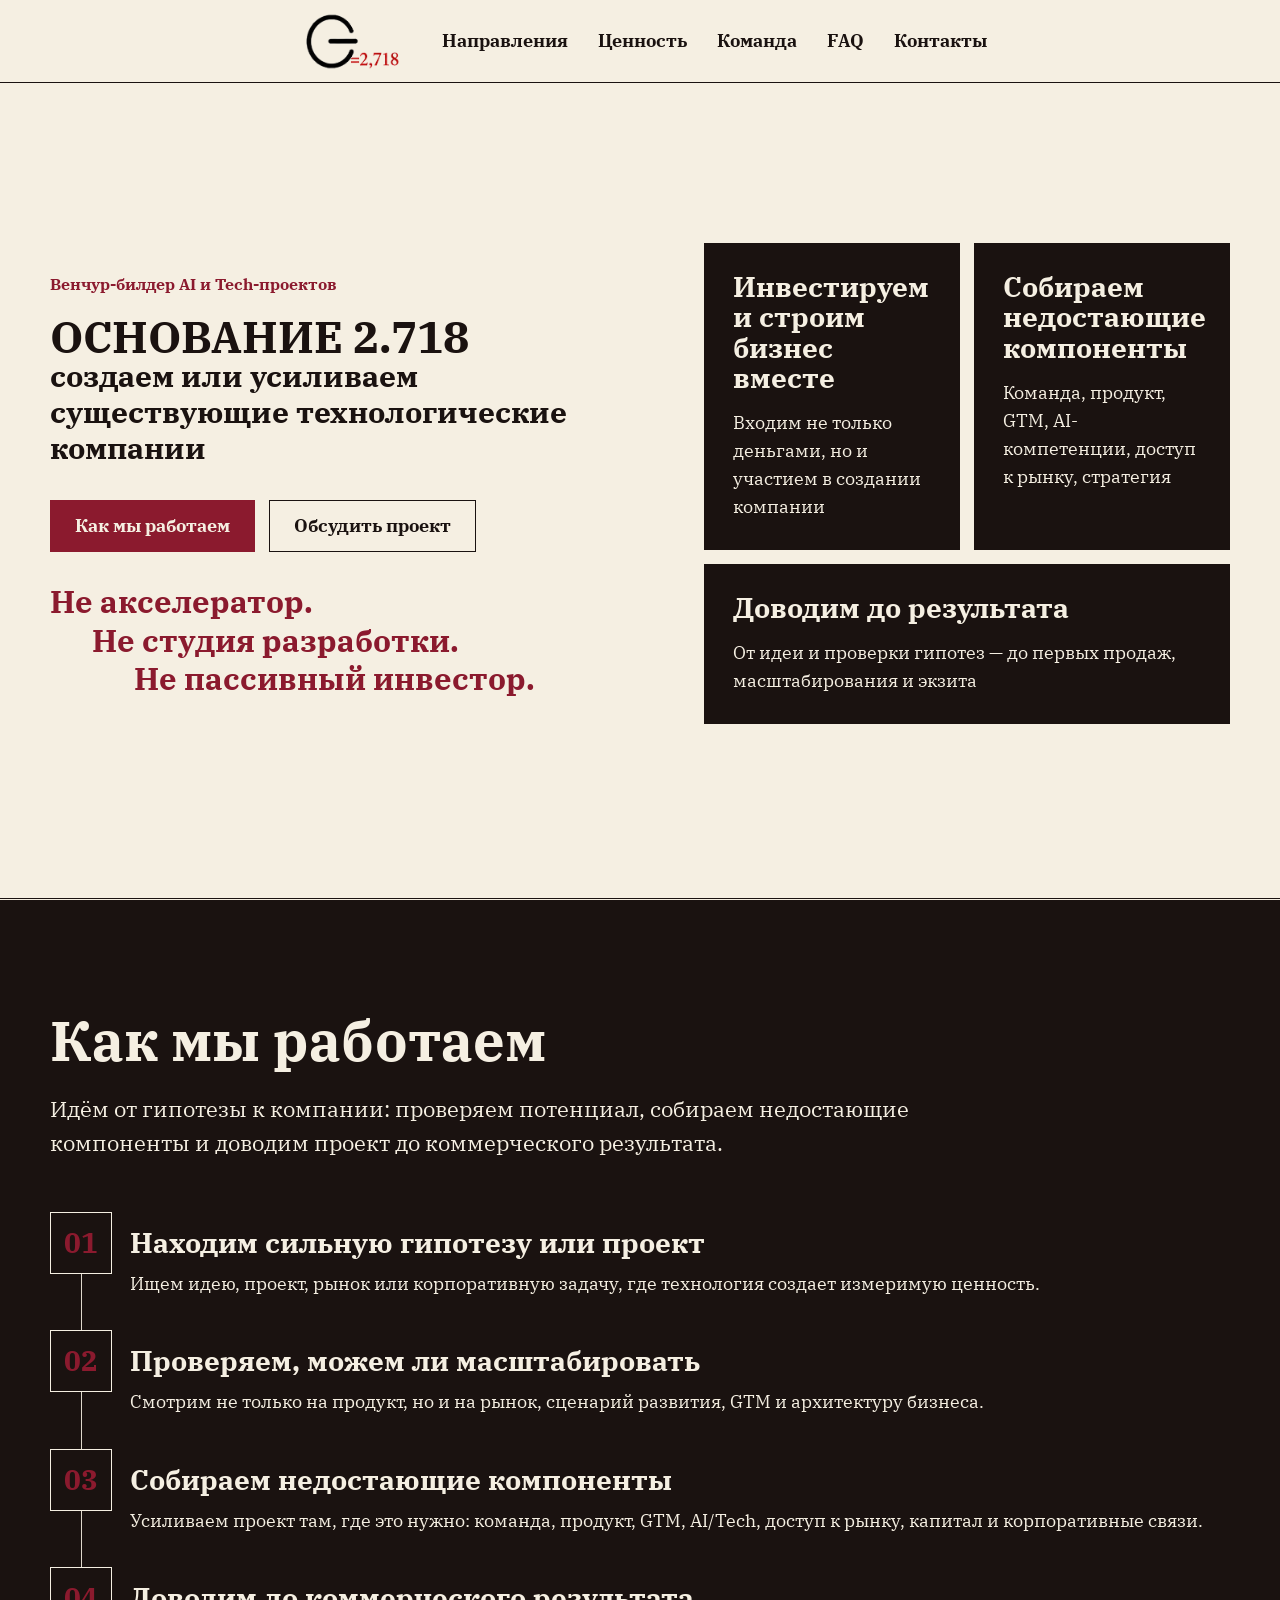
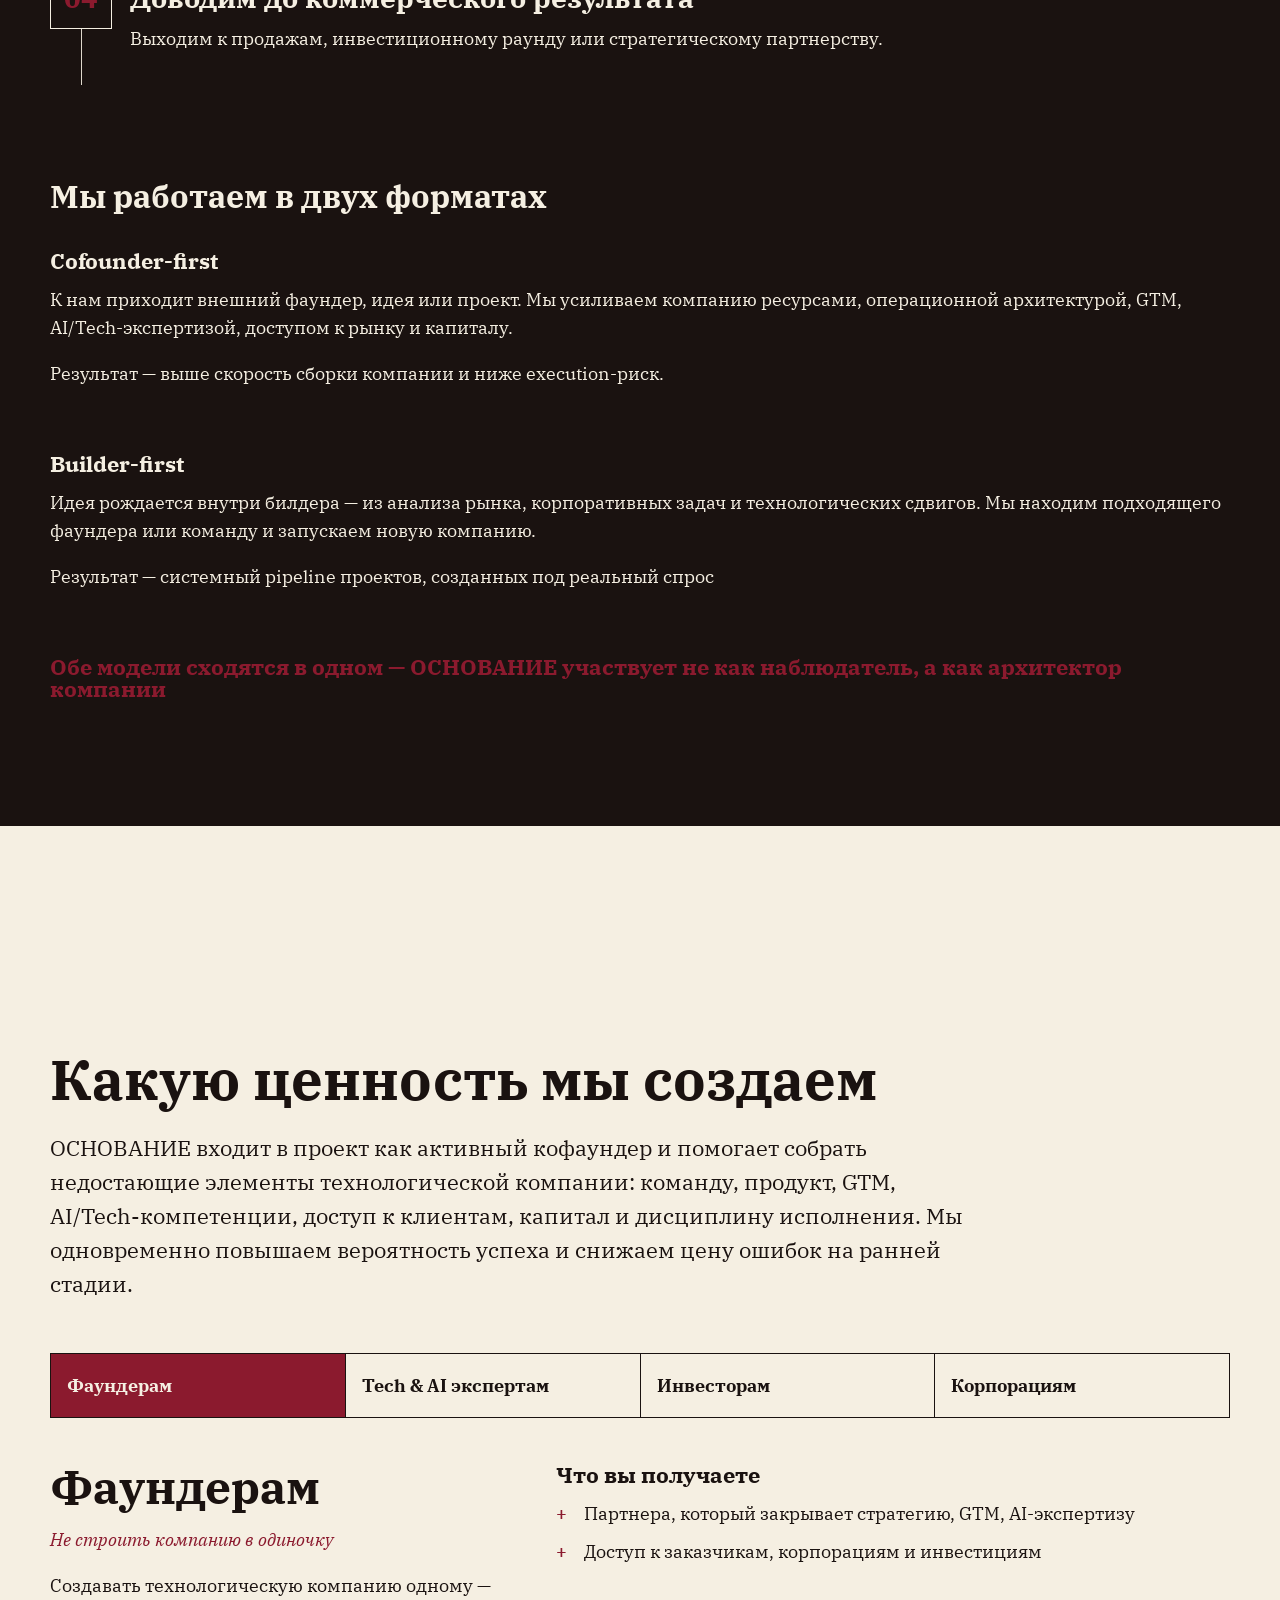
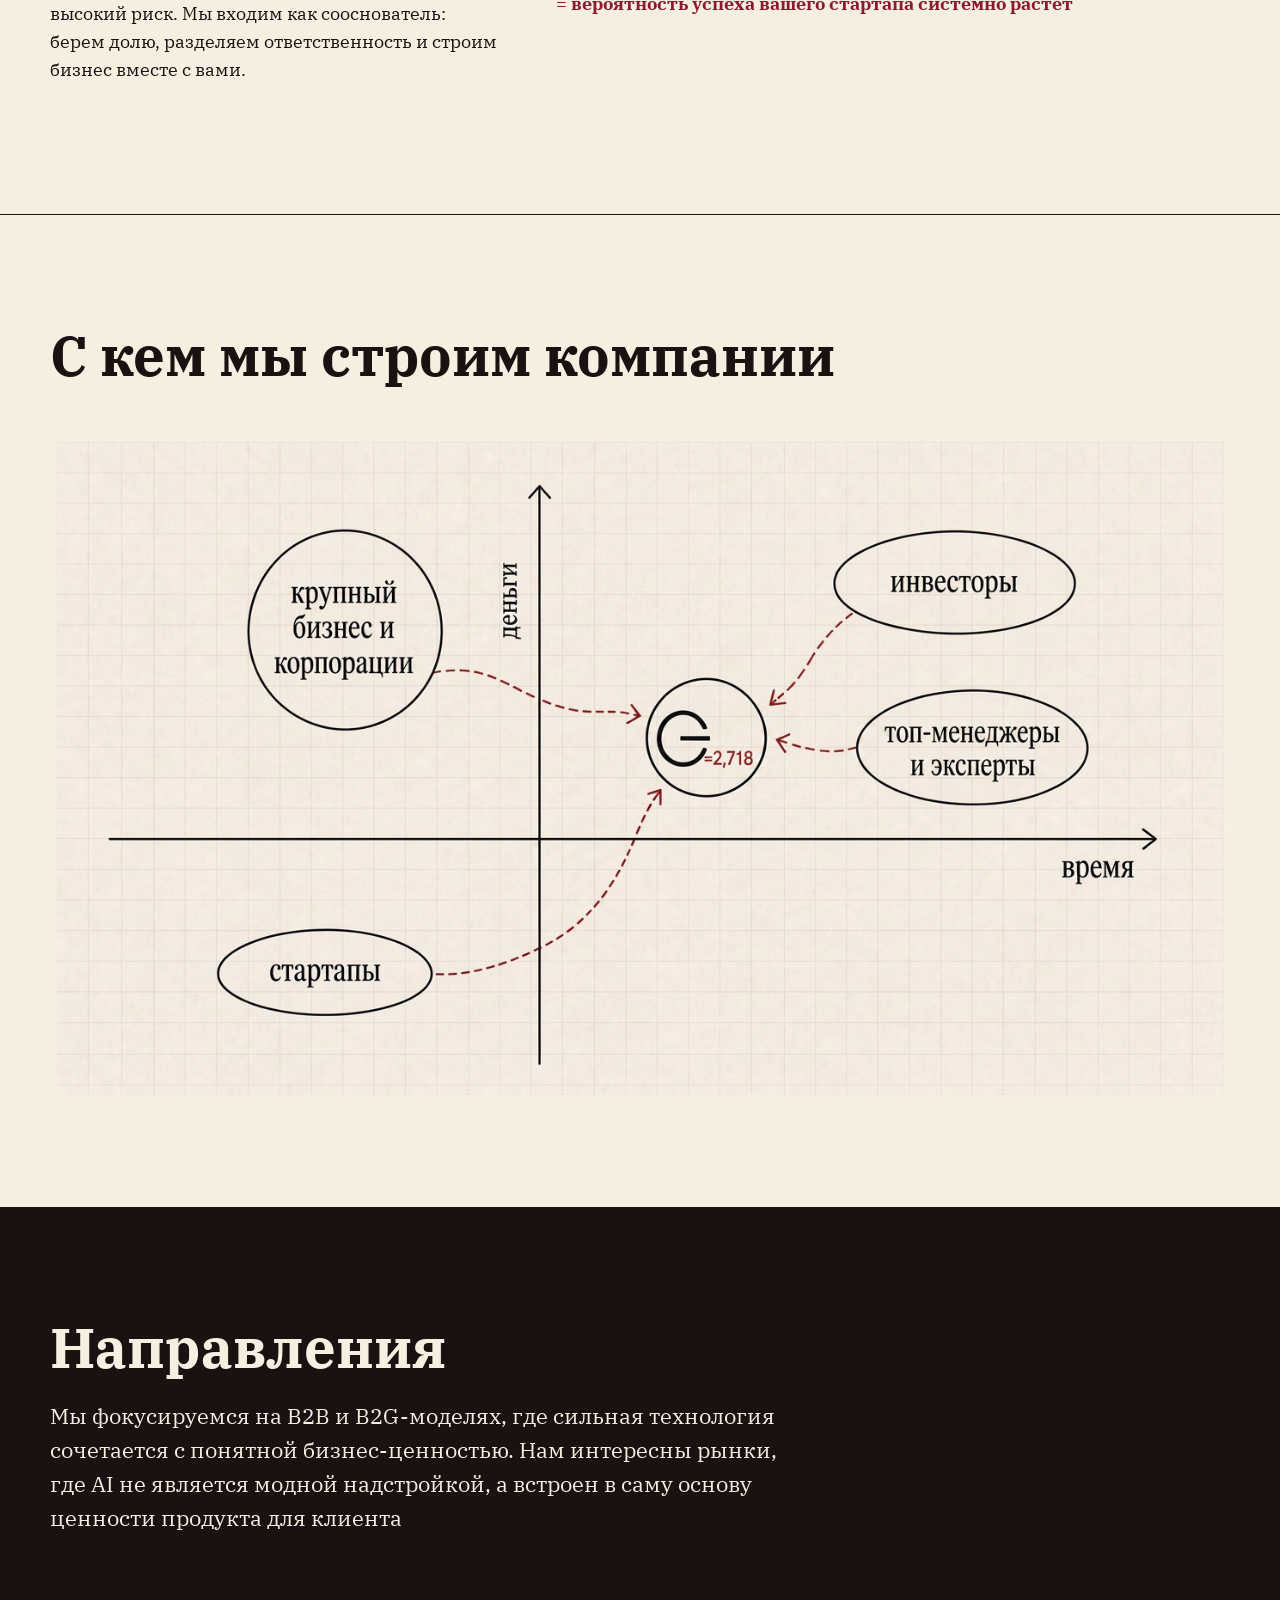
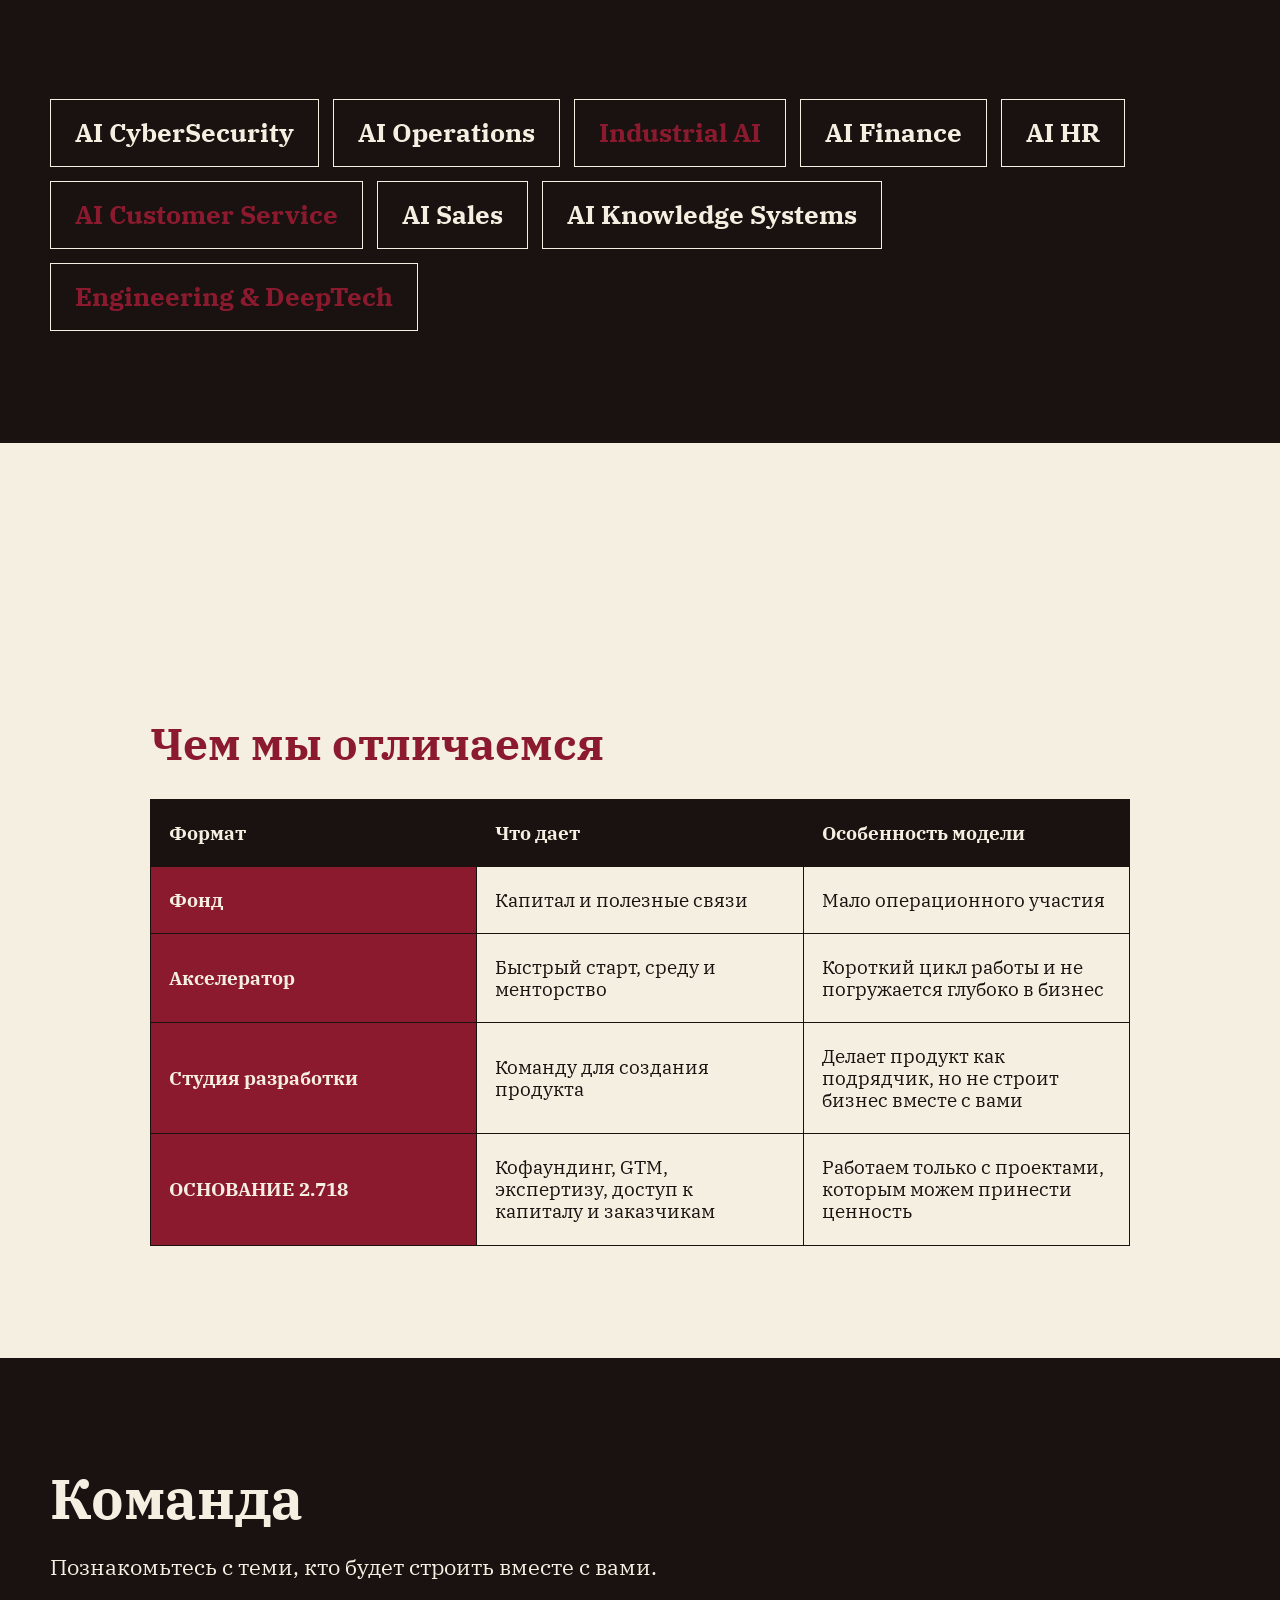
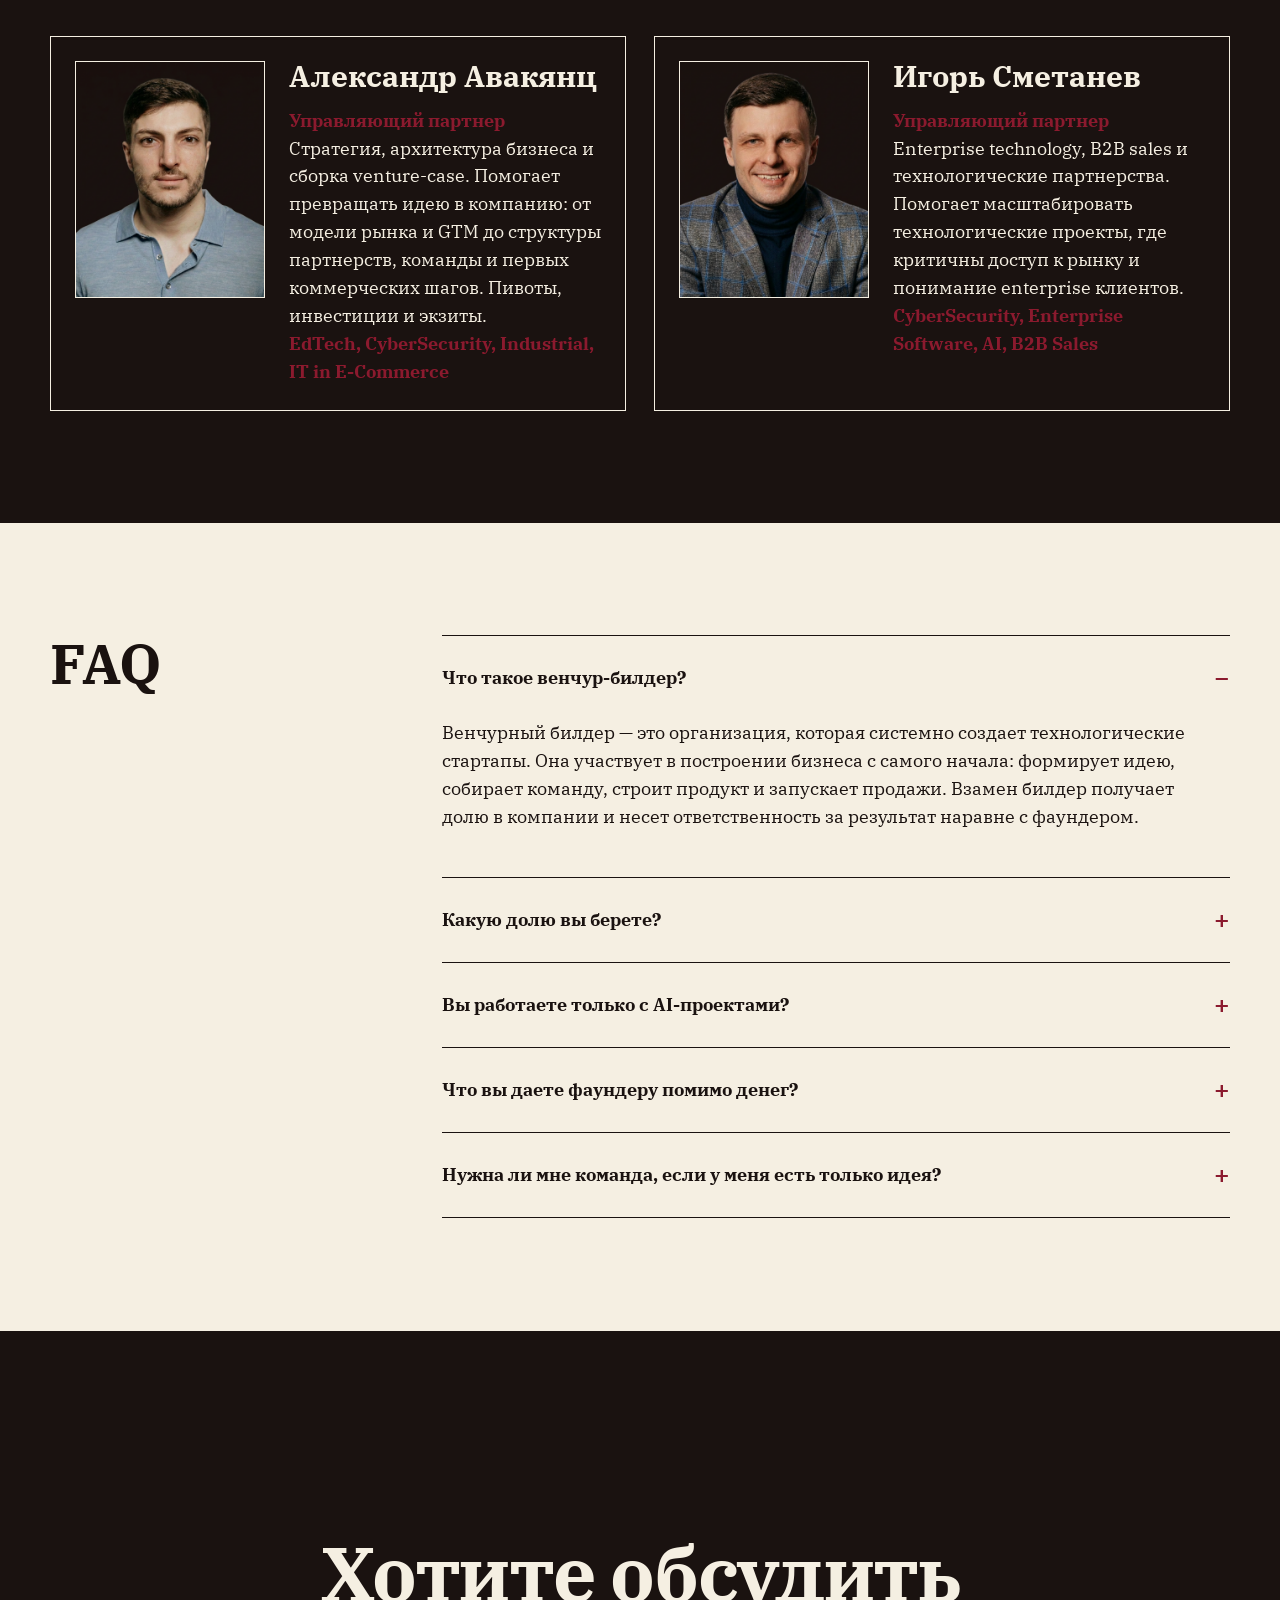
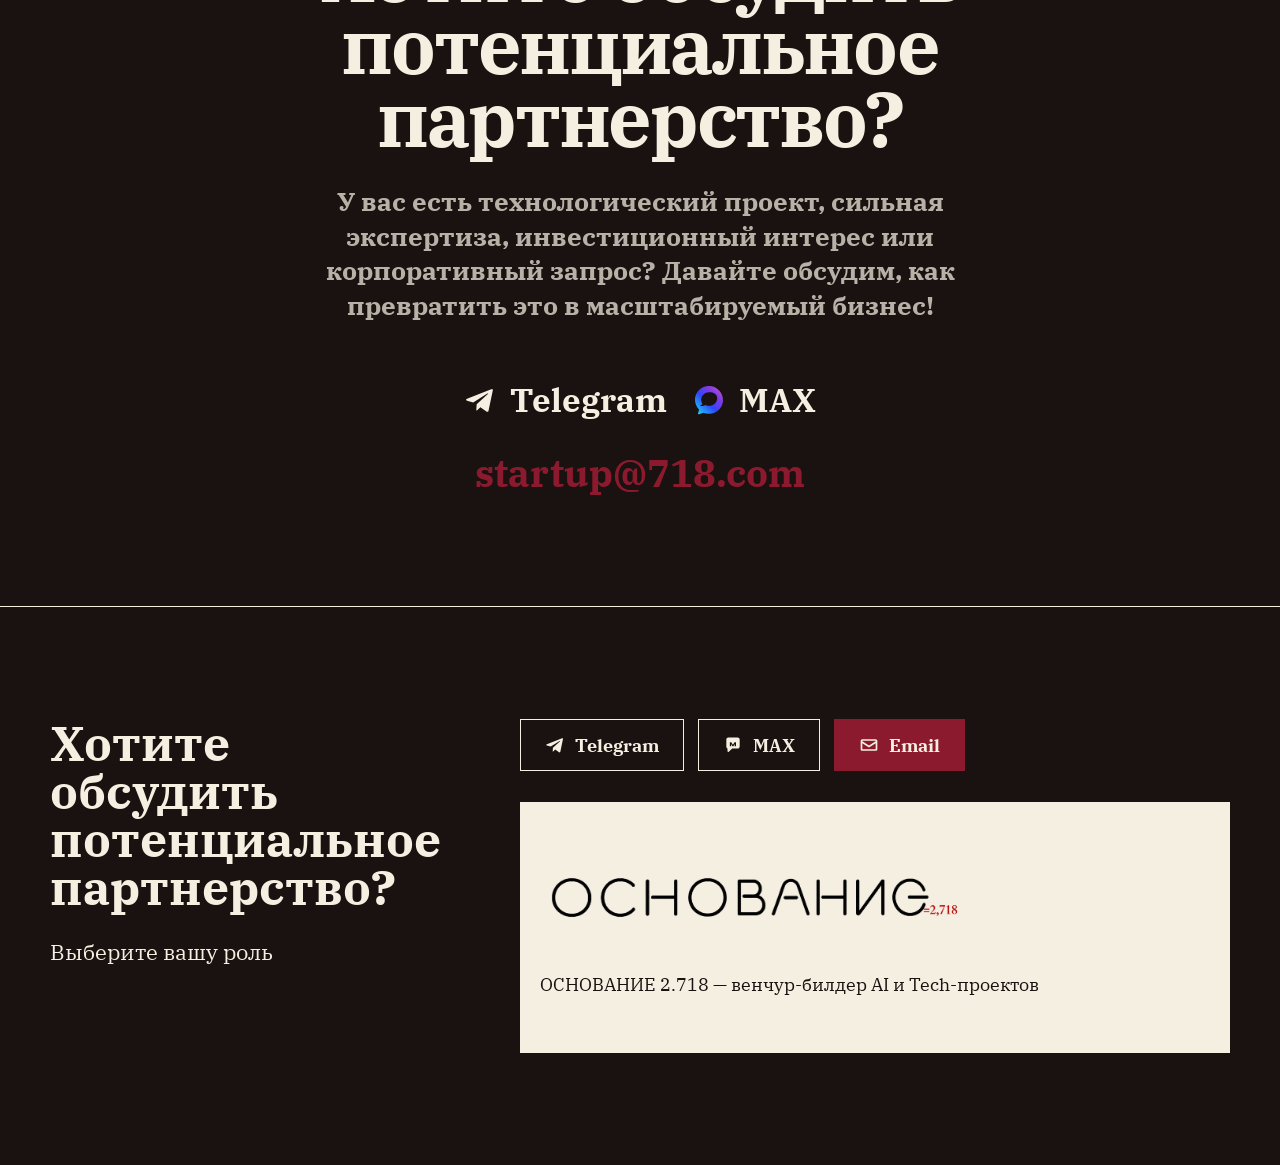
==== commit e20c99ae: "Update index.html" ====
--- a/index.html
+++ b/index.html
@@ -6,7 +6,7 @@
   <title>ОСНОВАНИЕ 2.718 — венчур-билдер AI и Tech-проектов</title>
   <meta
     name="description"
-    content="Мы создаем и усиливаем технологические компании на стыке искусственного интеллекта, enterprise software и реальных бизнес-задач."
+    content="Мы создаем или усиливаем технологические компании на стыке искусственного интеллекта, enterprise software и реальных бизнес-задач."
   >
   <link rel="preconnect" href="https://fonts.googleapis.com">
   <link rel="preconnect" href="https://fonts.gstatic.com" crossorigin>
@@ -40,7 +40,7 @@
         <div class="hero-copy">
          <p class="eyebrow">Венчур-билдер AI и Tech-проектов</p>
           <h1 class="hero-wordmark">ОСНОВАНИЕ 2.718</h1>
-         <p class="hero-subtitle">создаем и усиливаем существующие технологические компании
+         <p class="hero-subtitle">создаем или усиливаем существующие технологические компании
 
 </p>
           <!-- <p class="hero-subtitle">строим технологические компании вместе с фаундерами и корпорациями
@@ -133,7 +133,7 @@
             <span class="process-step__number">04</span>
             <h3>Доводим до коммерческого результата</h3>
             <p>
-              Выходим к пилоту, первым продажам, инвестиционному раунду или стратегическому партнерству.
+              Выходим к продажам, инвестиционному раунду или стратегическому партнерству.
             </p>
           </article>
         </div>
@@ -860,7 +860,7 @@
     Email
   </a>
 </div>
-          <div class="role-switcher" role="tablist" aria-label="Роль">
+          <!--<div class="role-switcher" role="tablist" aria-label="Роль">
             <button class="is-active" type="button" role="tab" aria-selected="true" data-role="founder">Я фаундер</button>
             <button type="button" role="tab" aria-selected="false" data-role="expert">Я эксперт в технологиях</button>
             <button type="button" role="tab" aria-selected="false" data-role="investor">Я инвестор</button>
@@ -881,7 +881,7 @@
           <div class="lead-form" data-form-role="expert" hidden>
             <p class="contact-text">Отправьте на почту ваши сферы интересов и резюме</p>
             <ul>
-                 <li>Отправьте на почту ваши сферы интересов и резюме</li>-->
+                 <li>Отправьте на почту ваши сферы интересов и резюме</li>
               
           </ul>
             <a class="contact-email" href="mailto:partner@718.com">partner@718.com</a>
@@ -911,7 +911,7 @@
         </div>
       </div>
     </section>
-  </main>
+  </main>-->
 
   <footer class="site-footer">
     <div class="container footer-layout">
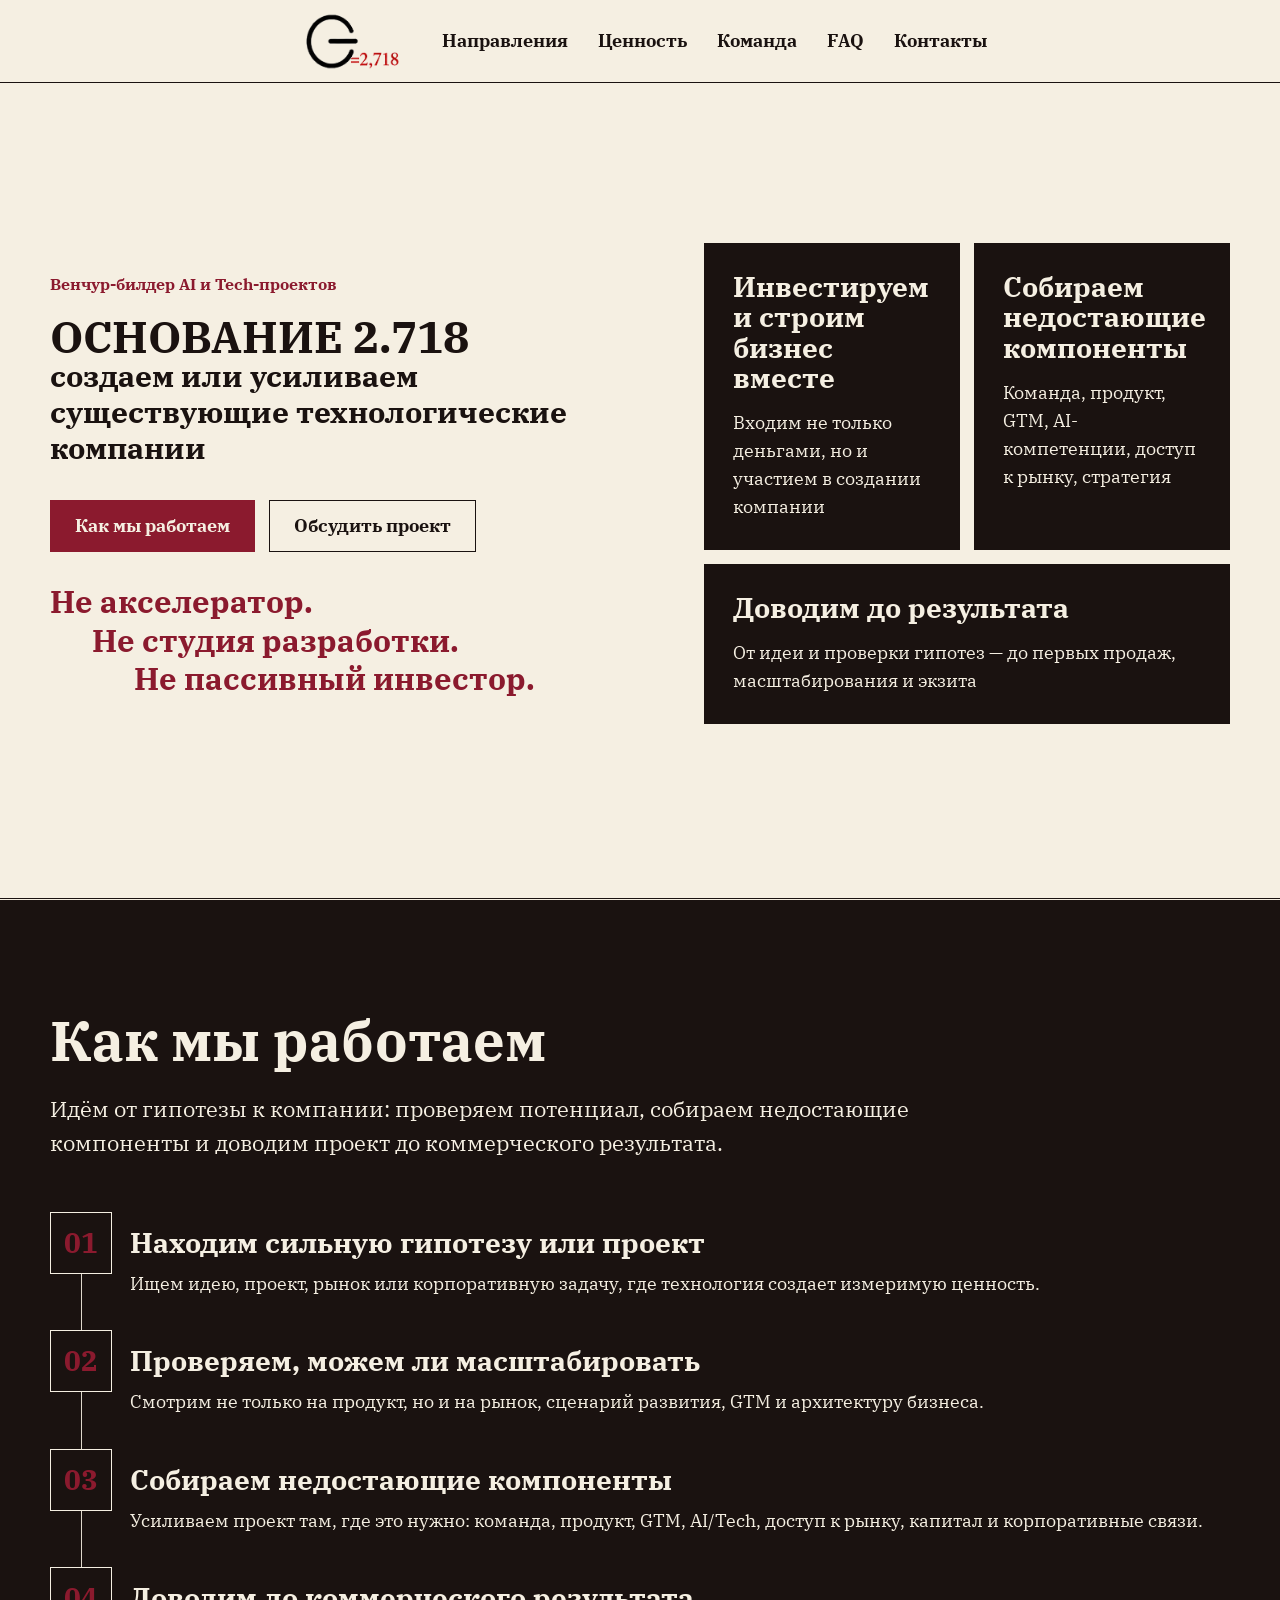
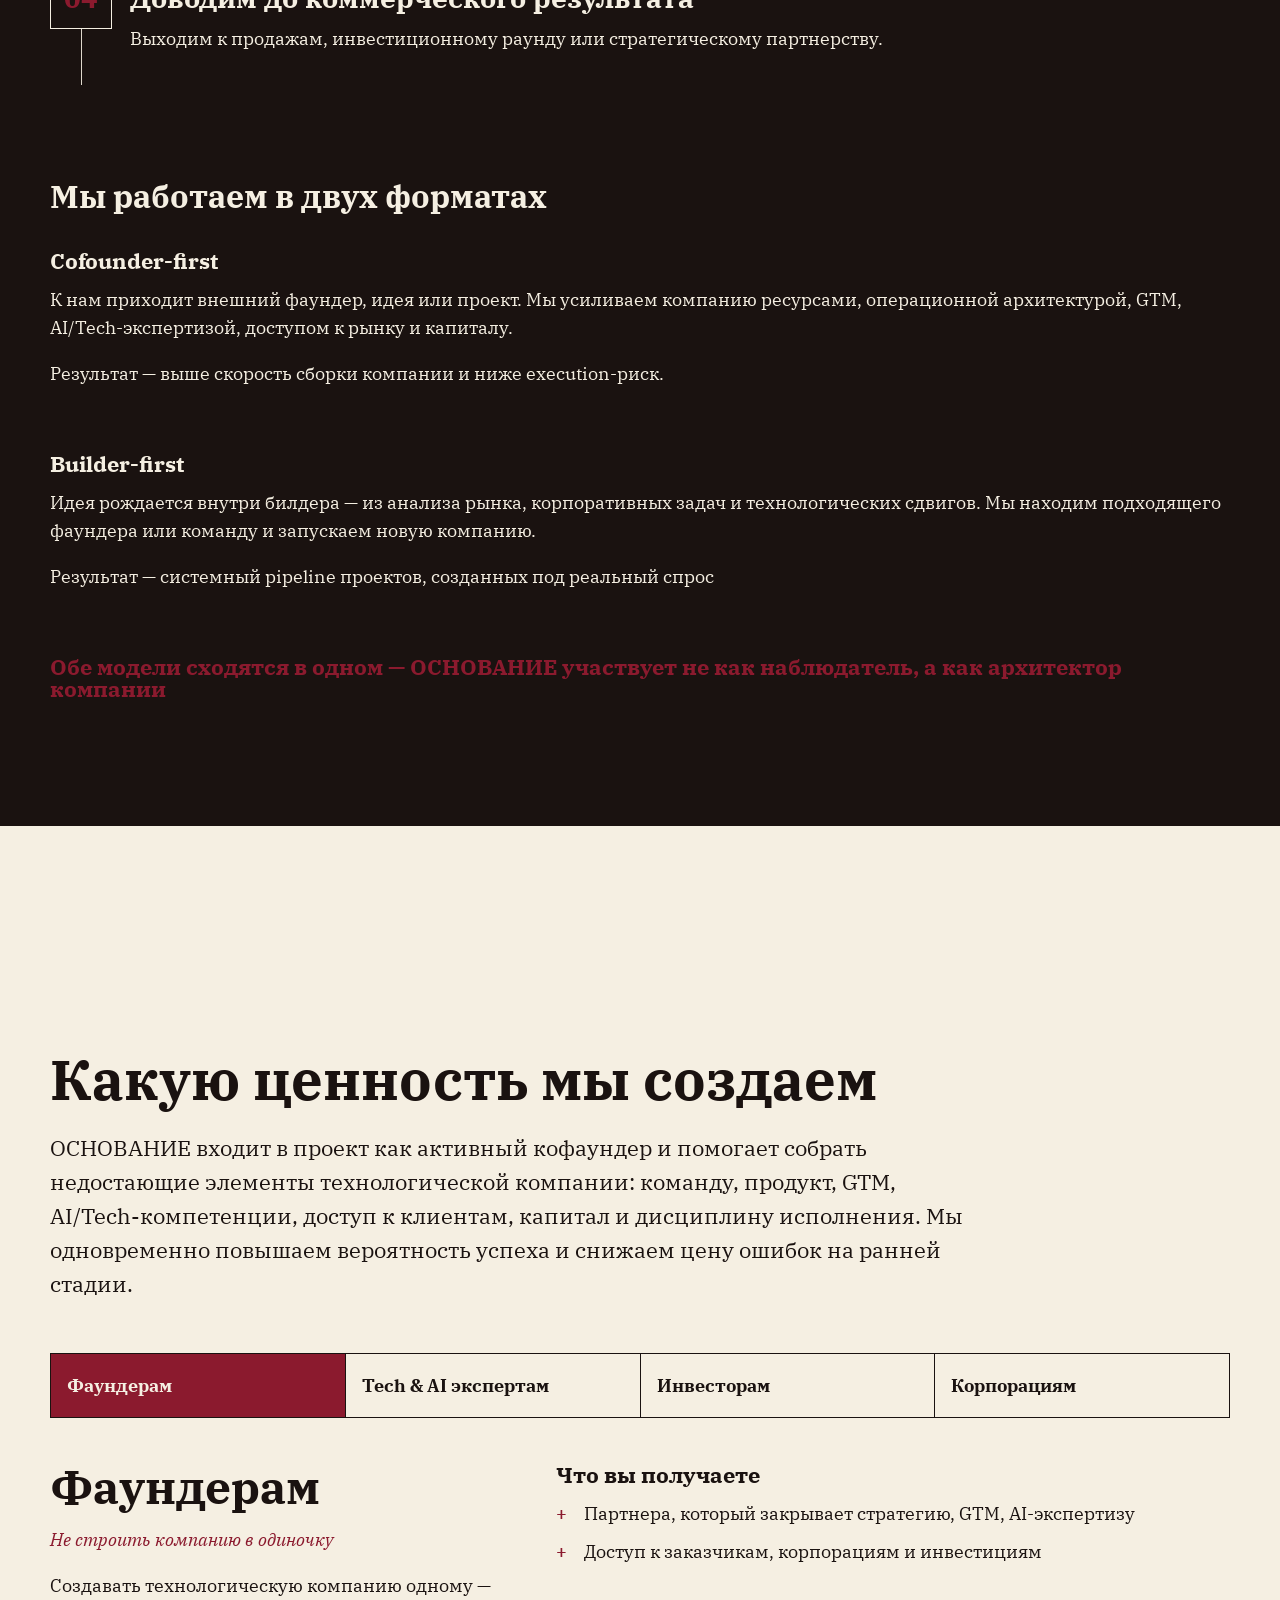
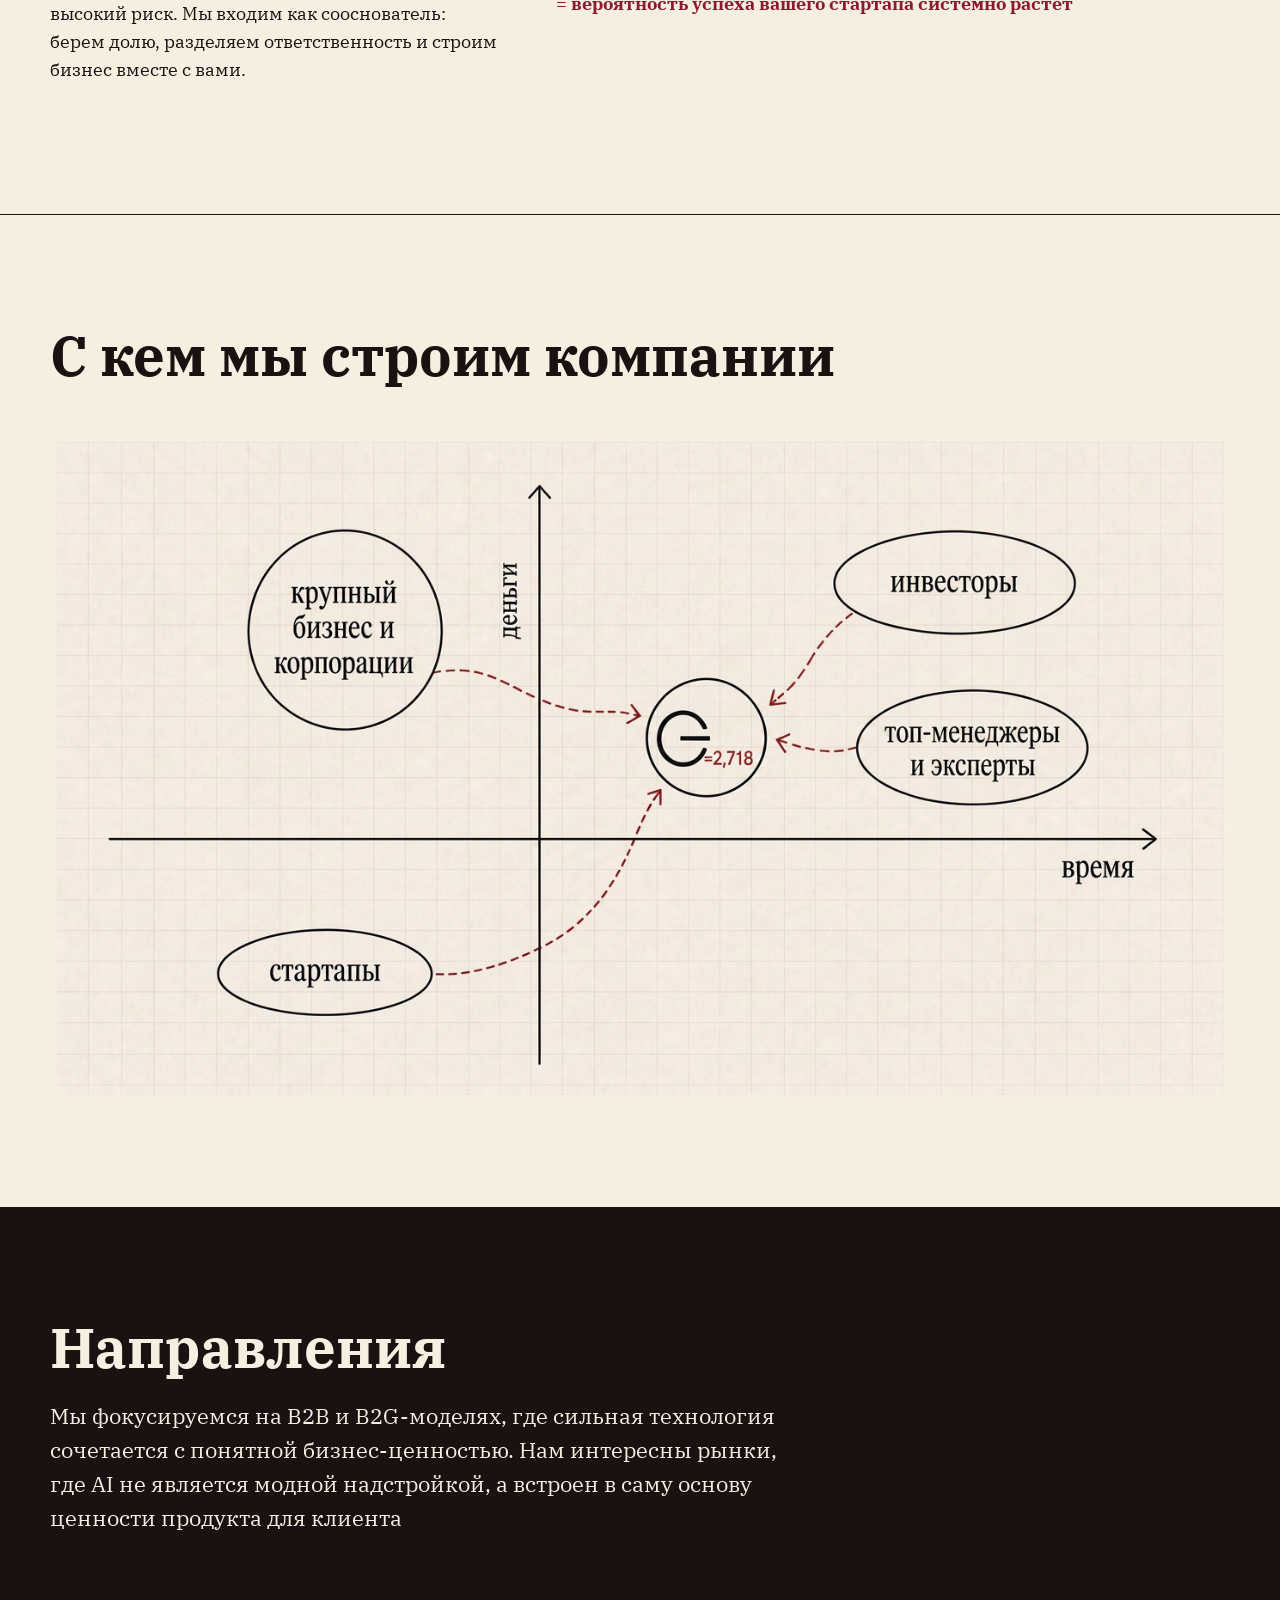
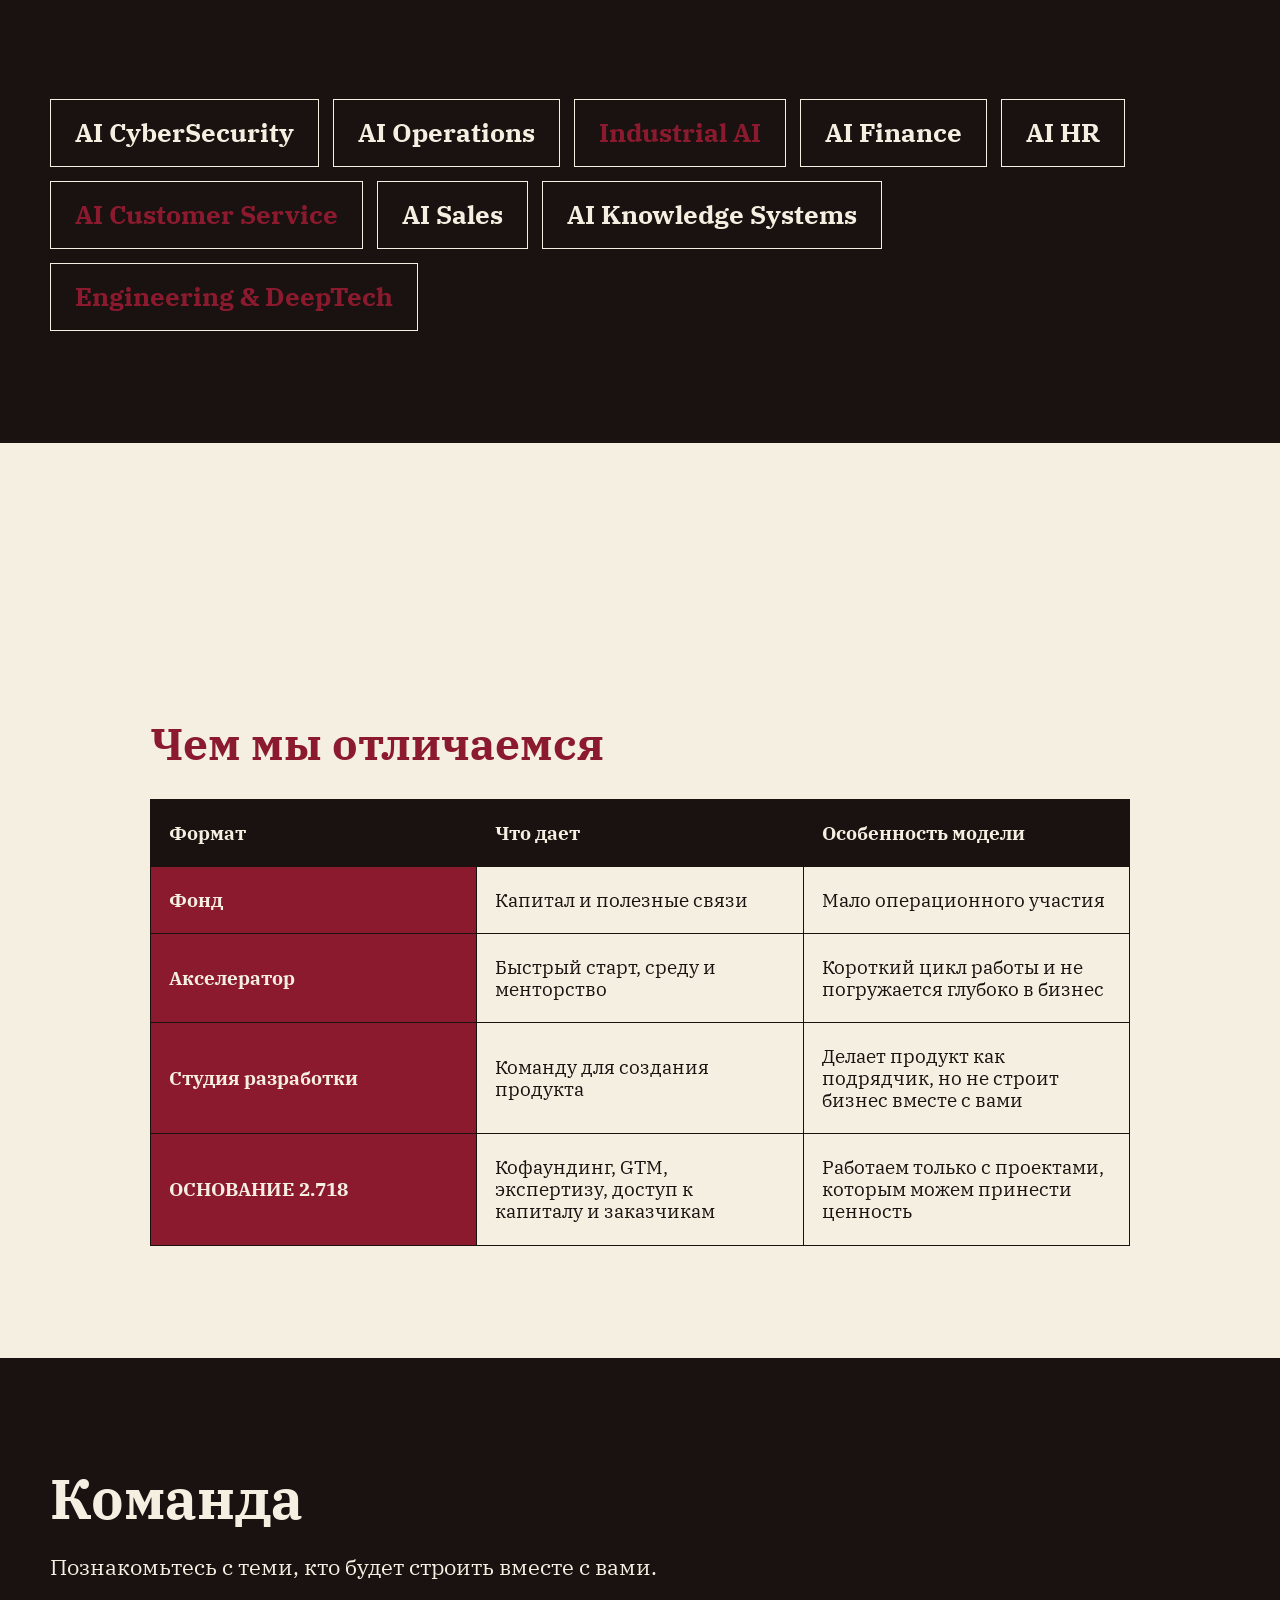
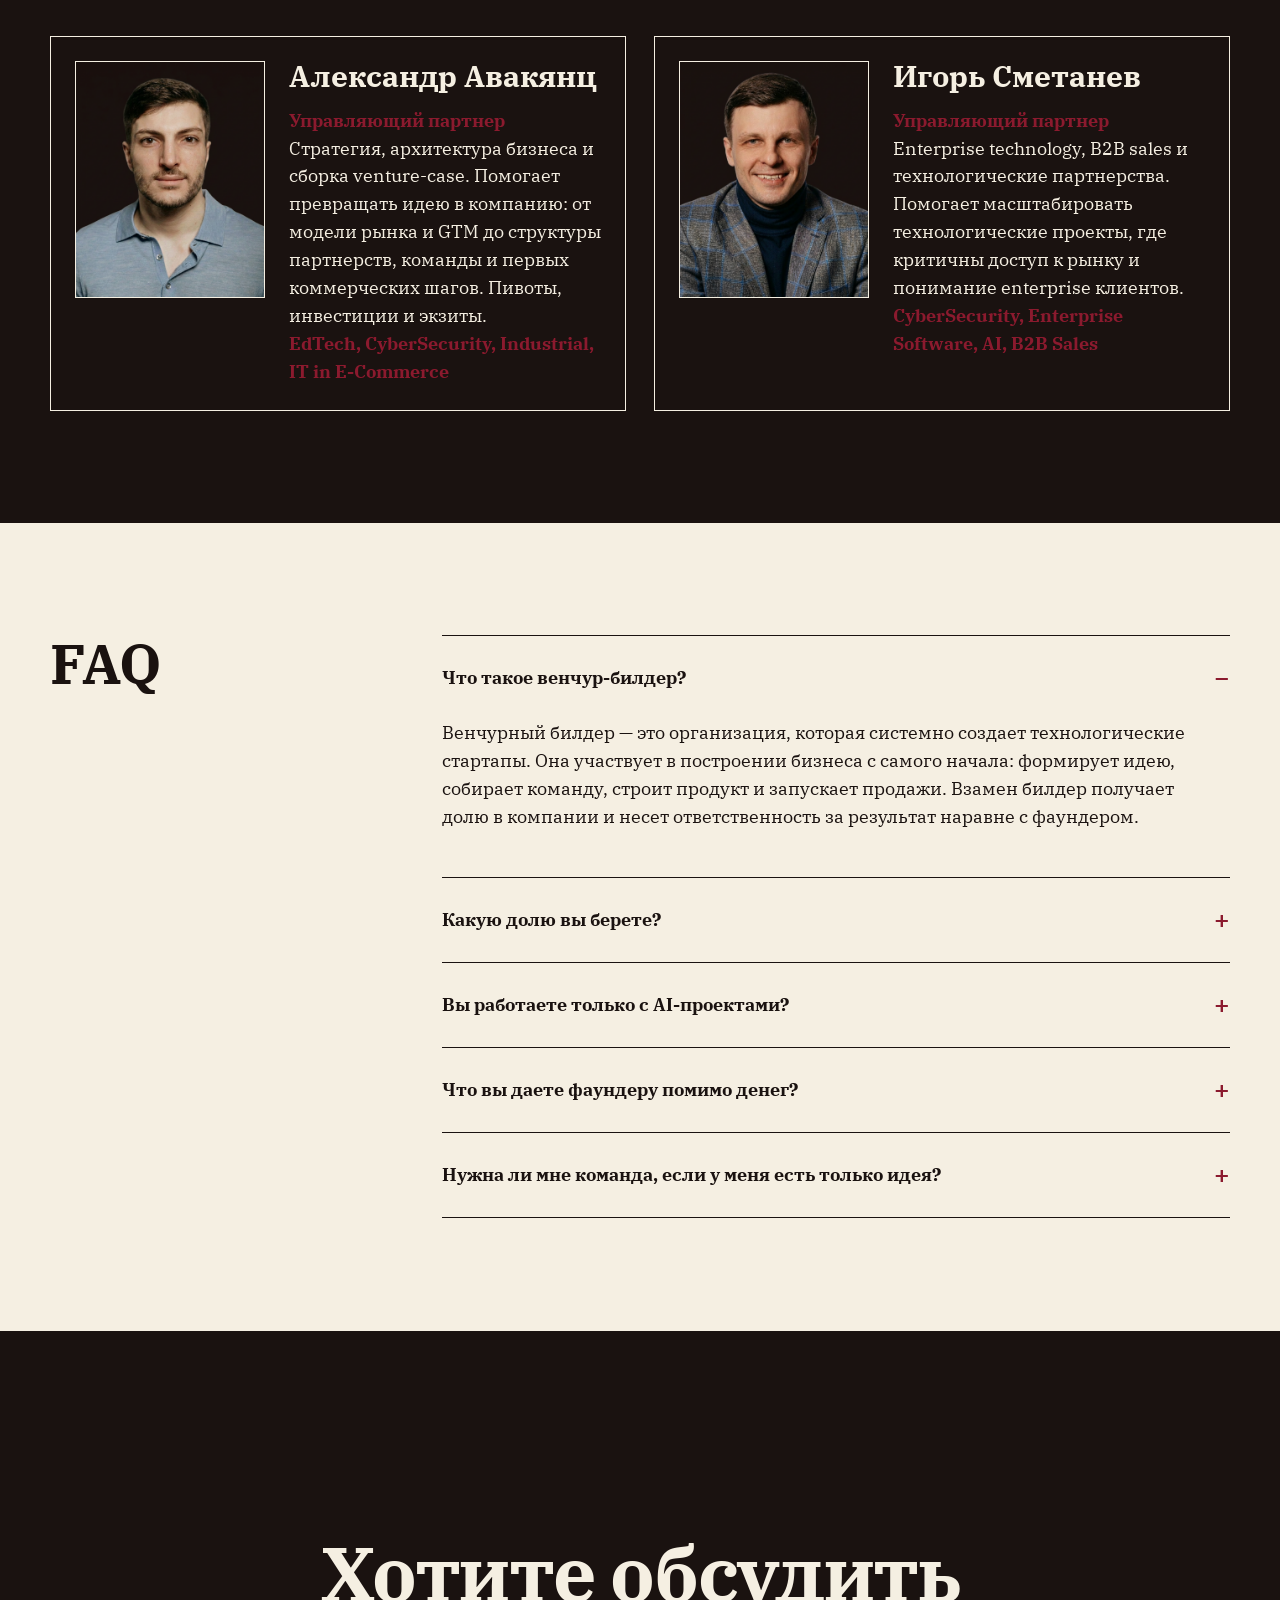
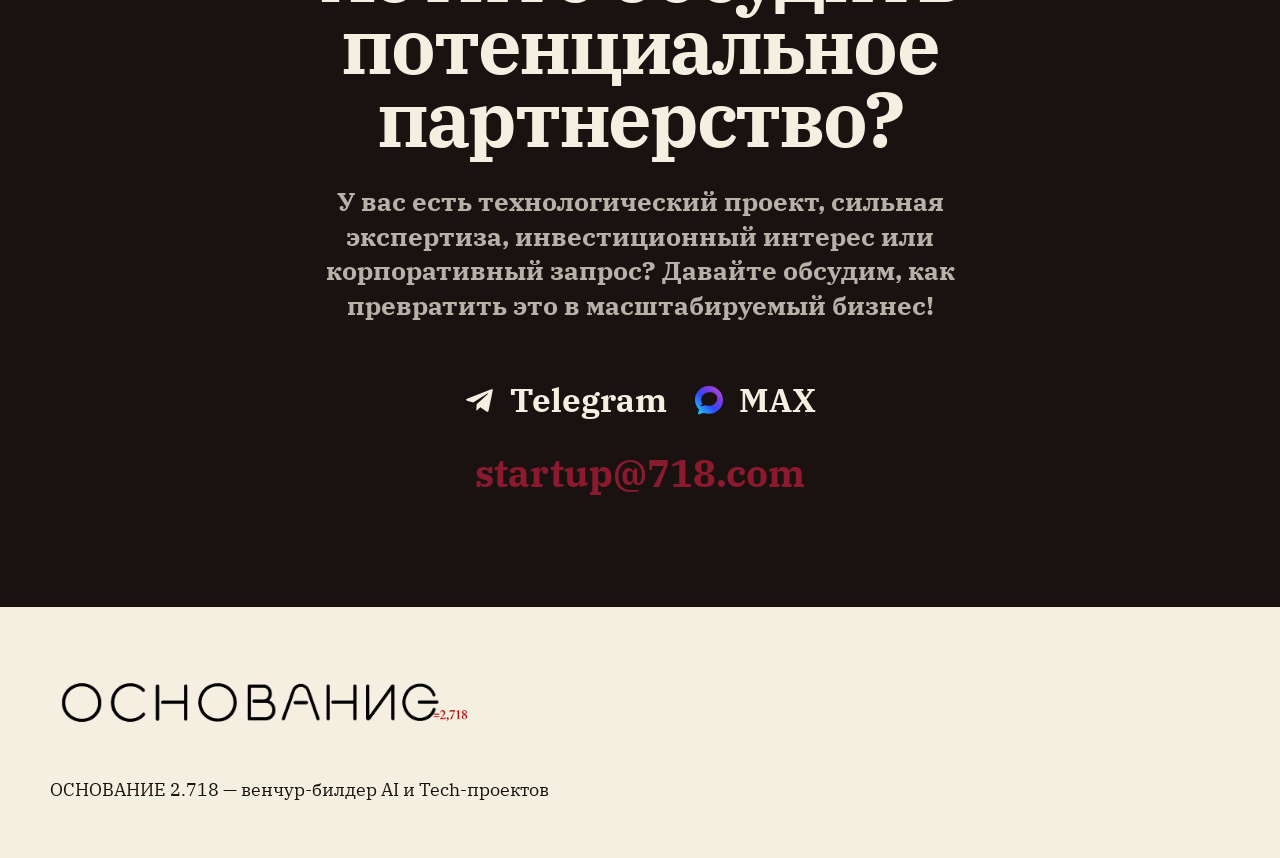
==== commit bfb00807: "Update index.html" ====
--- a/index.html
+++ b/index.html
@@ -830,7 +830,7 @@
 <!-- CONTACT BLOCK — END -->
 <!-- CONTACT BLOCK — END -->
    
-    <section class="section section--dark contact-section" id="contact">
+   <!-- <section class="section section--dark contact-section" id="contact">
        <div class="container contact-layout">
         <div class="section-head">
           <h2>Хотите обсудить потенциальное партнерство?</h2>
@@ -860,7 +860,7 @@
     Email
   </a>
 </div>
-          <!--<div class="role-switcher" role="tablist" aria-label="Роль">
+          <div class="role-switcher" role="tablist" aria-label="Роль">
             <button class="is-active" type="button" role="tab" aria-selected="true" data-role="founder">Я фаундер</button>
             <button type="button" role="tab" aria-selected="false" data-role="expert">Я эксперт в технологиях</button>
             <button type="button" role="tab" aria-selected="false" data-role="investor">Я инвестор</button>
@@ -910,8 +910,8 @@
           <p class="form-status" role="status" aria-live="polite"></p>
         </div>
       </div>
-    </section>
-  </main>-->
+    </section>-->
+  </main>
 
   <footer class="site-footer">
     <div class="container footer-layout">
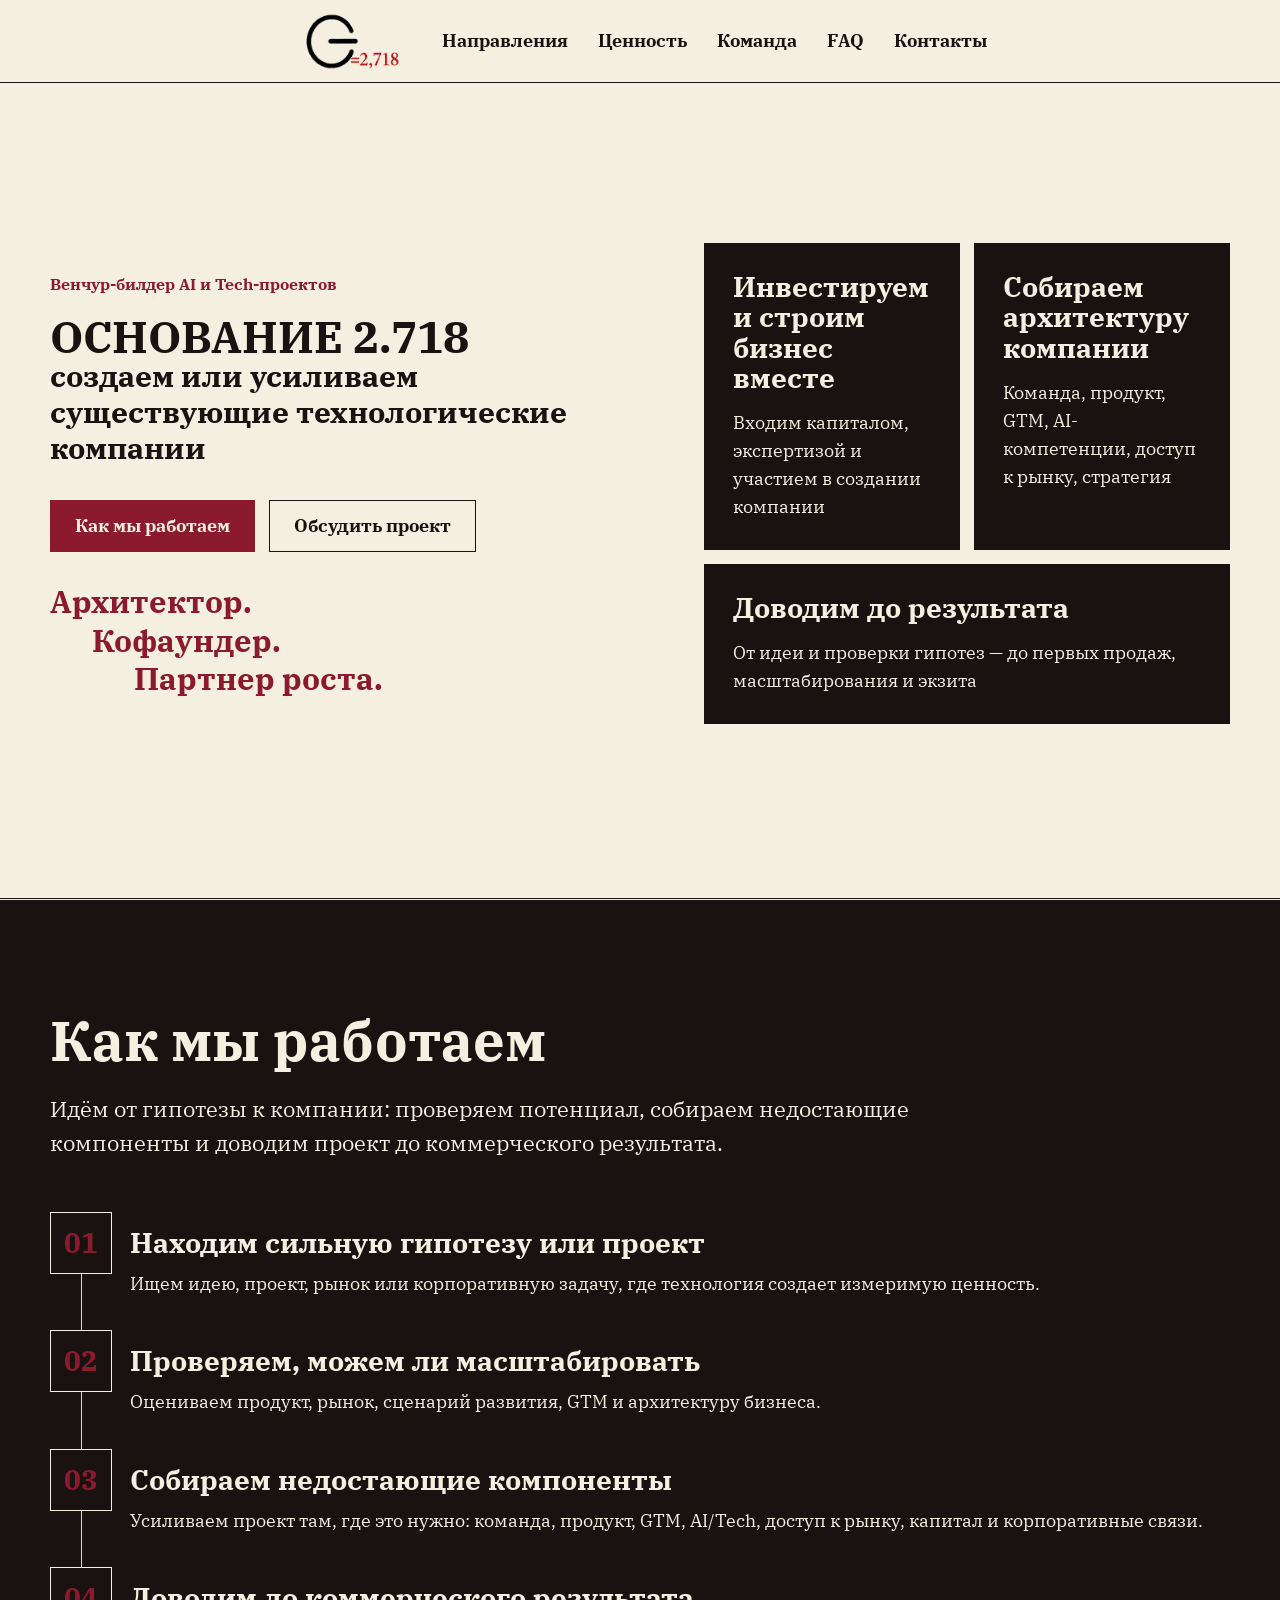
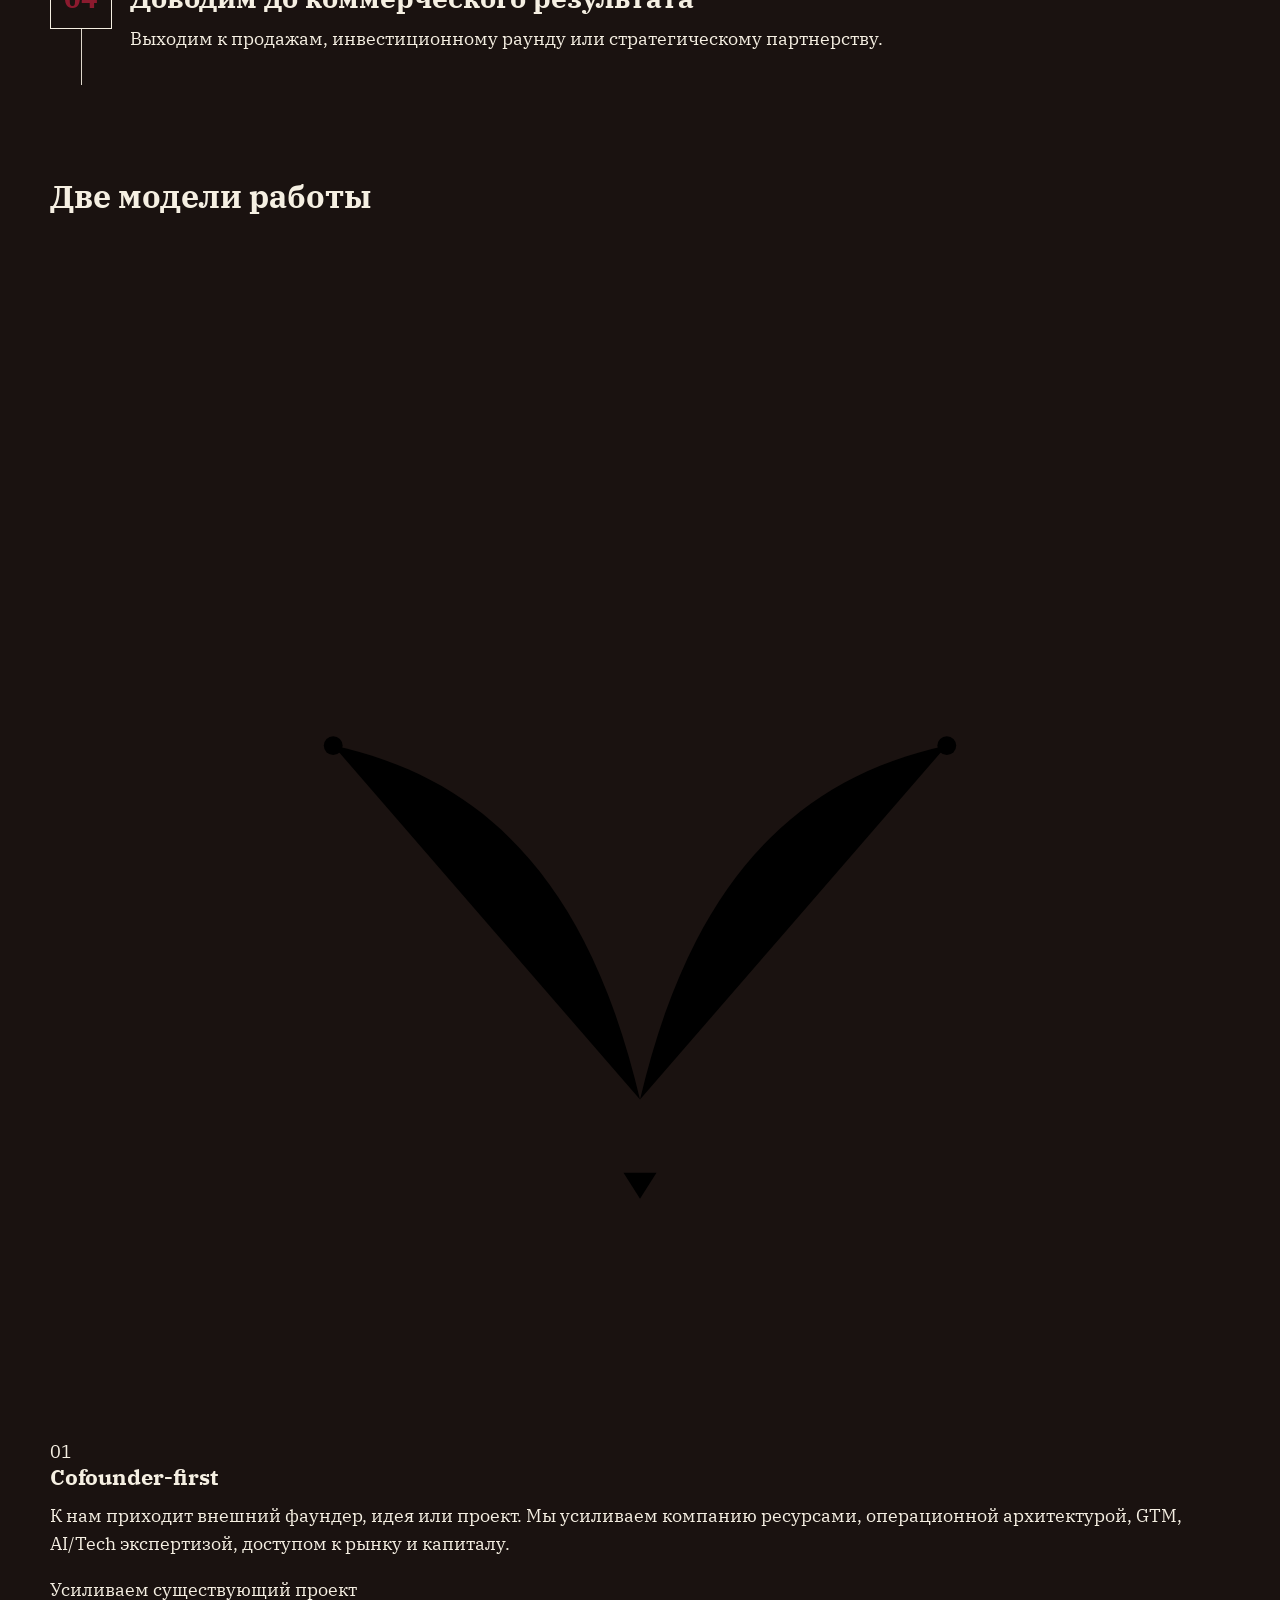
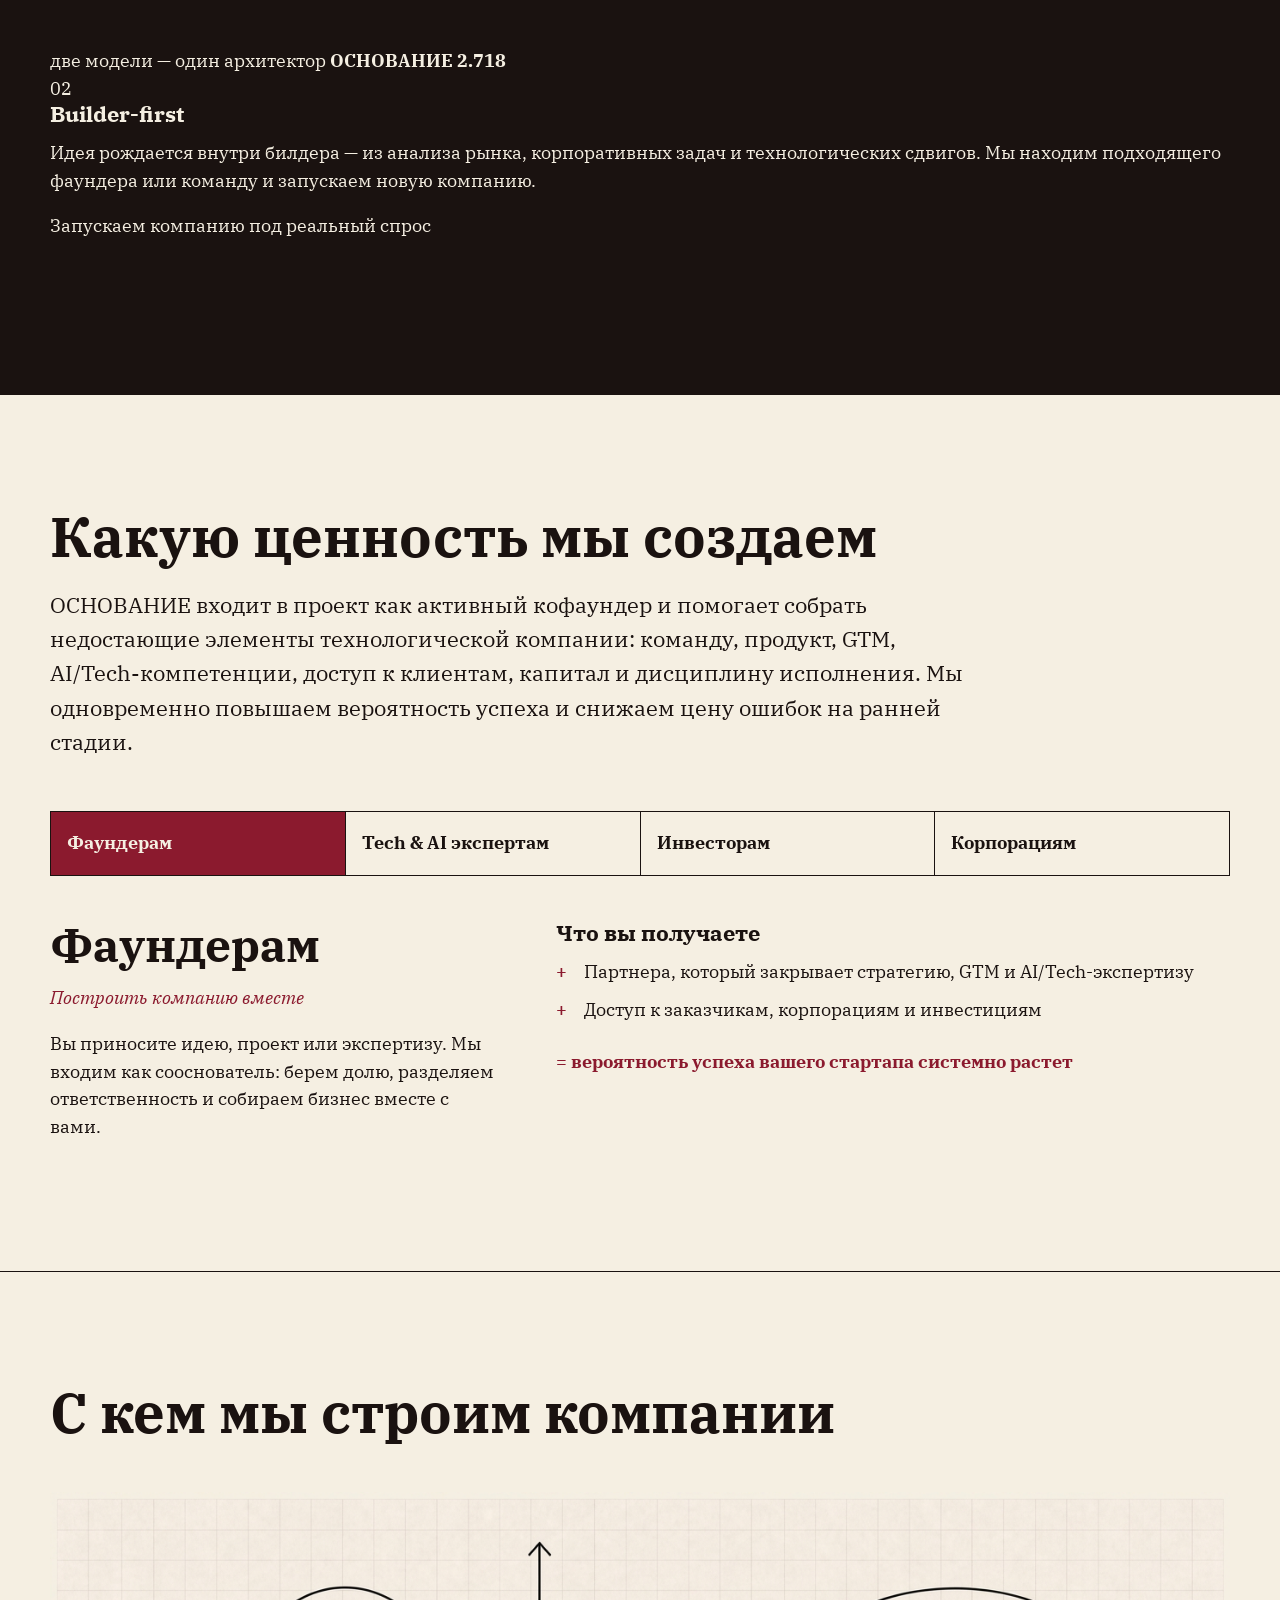
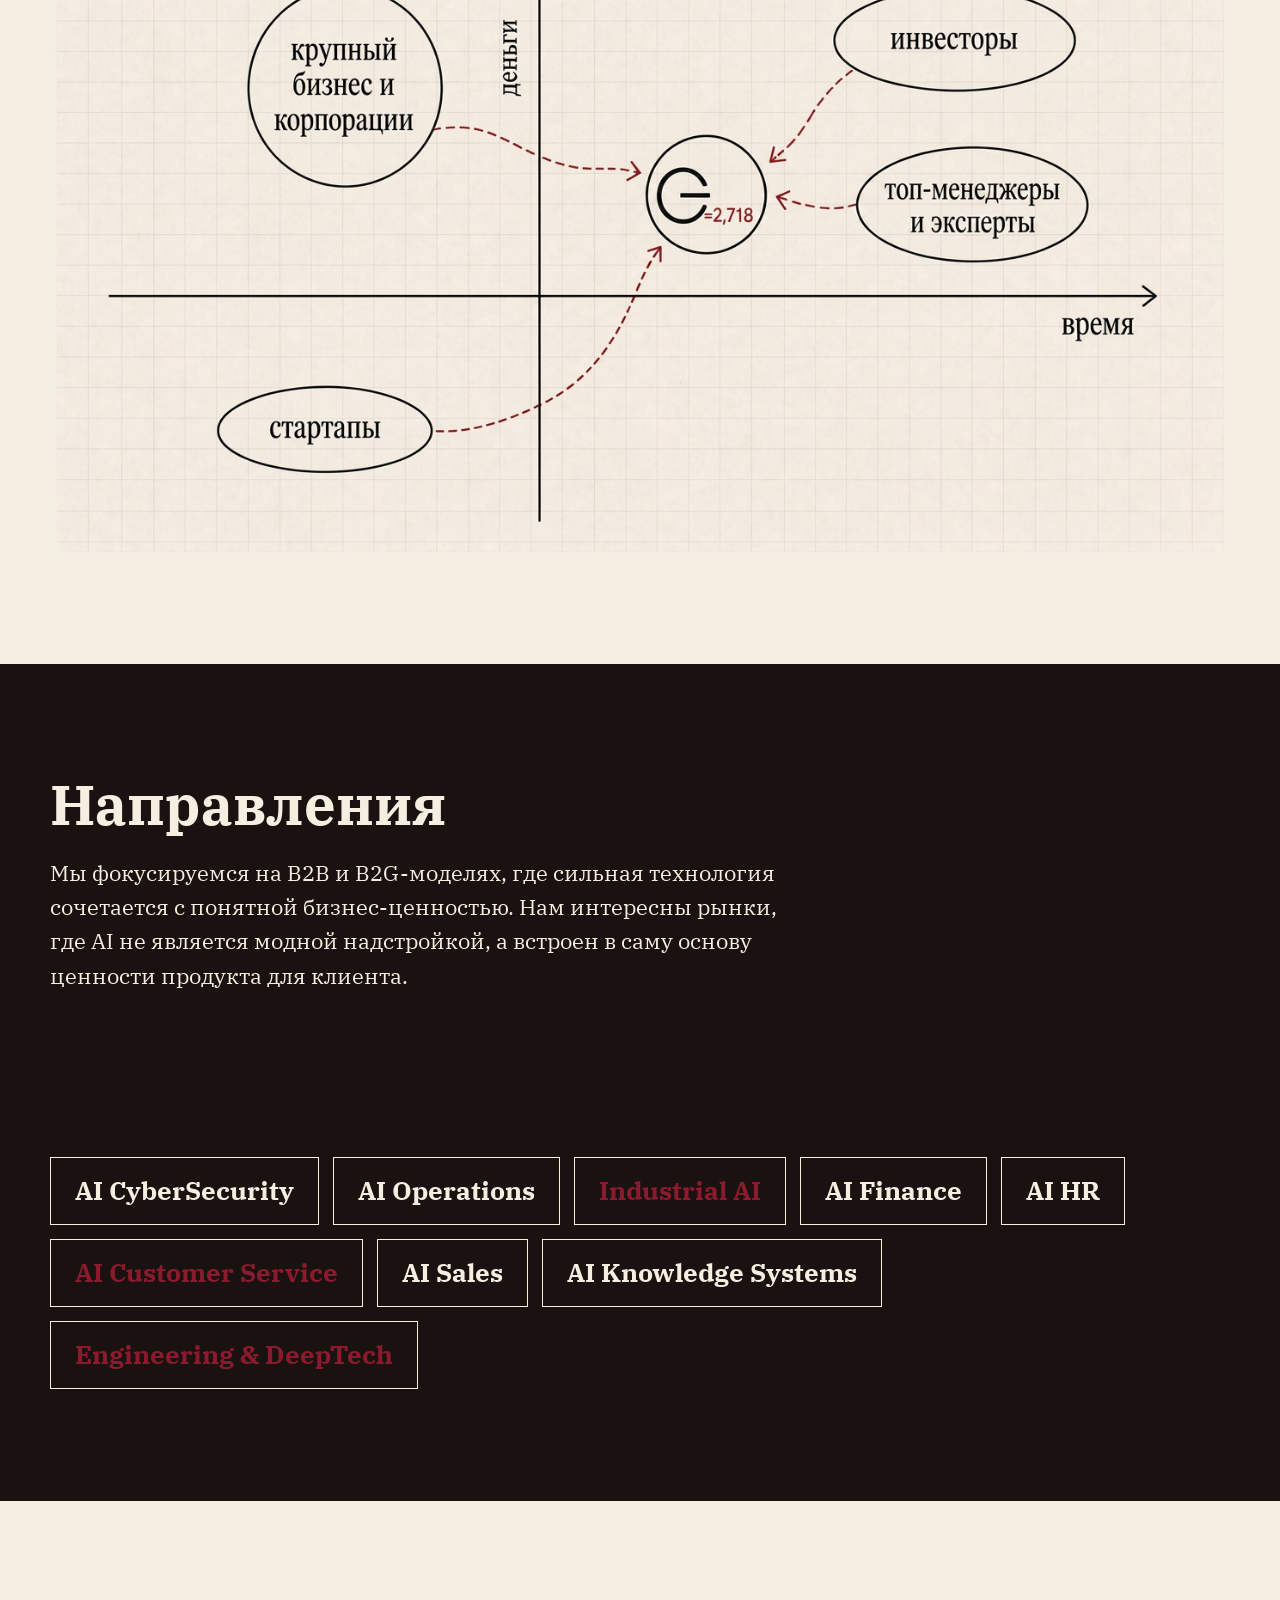
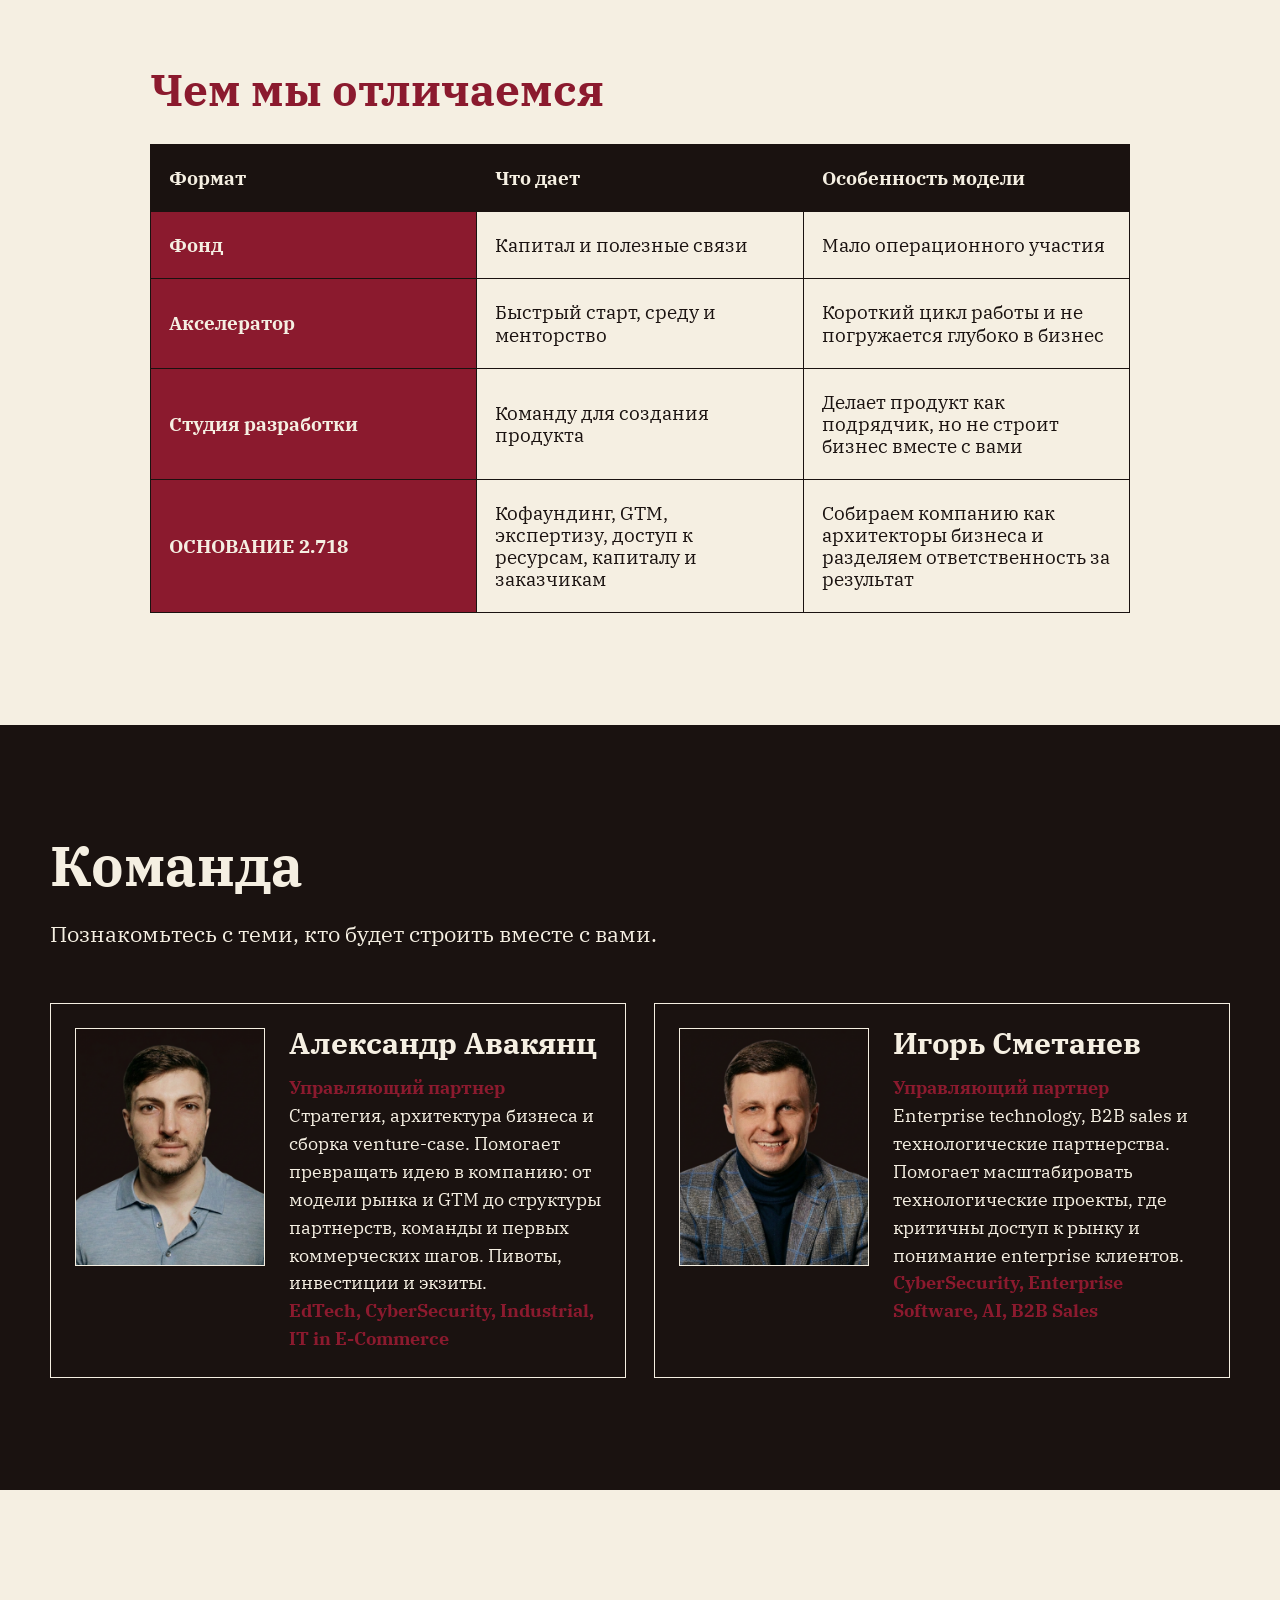
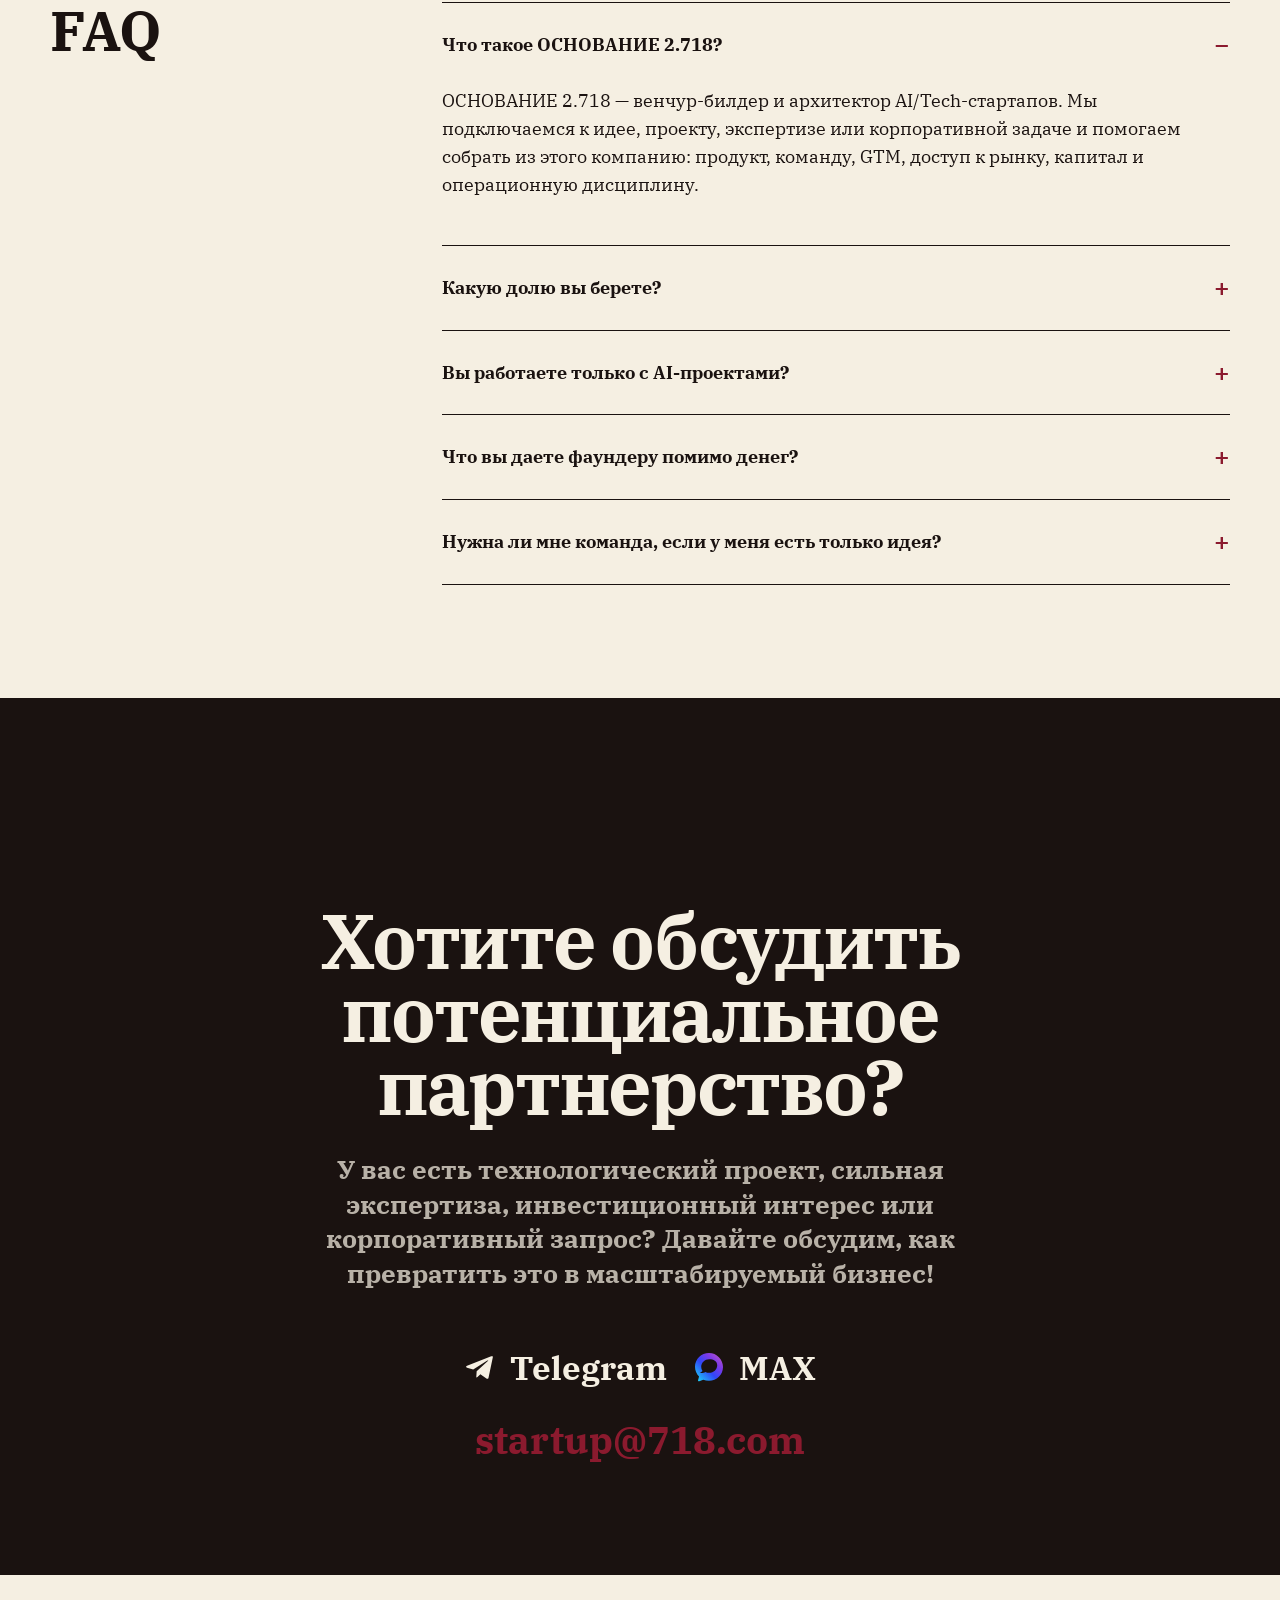
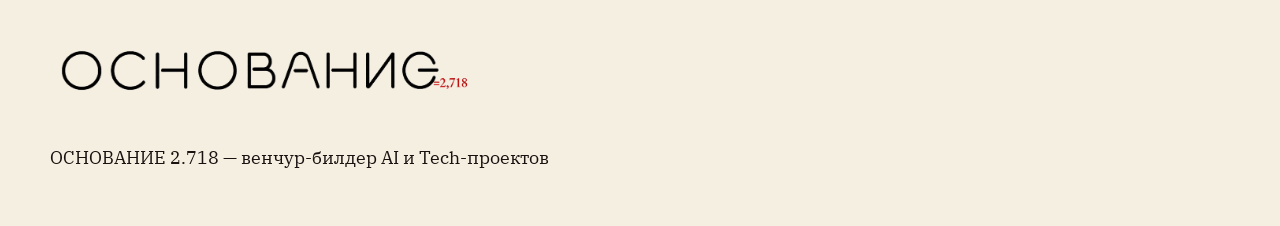
==== commit 7ce96b34: "Update index.html" ====
--- a/index.html
+++ b/index.html
@@ -38,39 +38,29 @@
     <section class="hero section section--parchment" id="hero">
       <div class="container hero-layout">
         <div class="hero-copy">
-         <p class="eyebrow">Венчур-билдер AI и Tech-проектов</p>
+          <p class="eyebrow">Венчур-билдер AI и Tech-проектов</p>
           <h1 class="hero-wordmark">ОСНОВАНИЕ 2.718</h1>
-         <p class="hero-subtitle">создаем или усиливаем существующие технологические компании
-
-</p>
-          <!-- <p class="hero-subtitle">строим технологические компании вместе с фаундерами и корпорациями
-
-</p>
-          <p class="hero-text">
-            Мы соединяем фаундеров, технологических лидеров, корпорации и инвесторов — и помогаем собрать из идеи работающую компанию          </p>
-          <p class="accent-line">
-            <!--AI-компании рождаются там, где технология встречается с реальной задачей бизнеса-->
-          </p>
+          <p class="hero-subtitle">создаем или усиливаем существующие технологические компании</p>
           <div class="hero-actions">
             <a class="button button--primary" href="#how">Как мы работаем</a>
             <a class="button button--secondary" href="#contact">Обсудить проект</a>
           </div>
-          <div class="hero-stairs" aria-label="Чем мы не являемся">
-  <span>Не акселератор.</span>
-  <span>Не студия разработки.</span>
-  <span>Не пассивный инвестор.</span>
-</div>
+          <div class="hero-stairs" aria-label="Роль ОСНОВАНИЯ">
+            <span>Архитектор.</span>
+            <span>Кофаундер.</span>
+            <span>Партнер роста.</span>
+          </div>
         </div>
 
         <aside class="hero-panel" aria-label="Блок из презентации">
           <div class="presentation-block" aria-label="Ключевые принципы ОСНОВАНИЯ">
             <article>
               <h3>Инвестируем и строим бизнес вместе</h3>
-              <p>Входим не только деньгами, но и участием в создании компании
+              <p>Входим капиталом, экспертизой и участием в создании компании
 </p>
             </article>
             <article>
-              <h3>Собираем недостающие компоненты</h3>
+              <h3>Собираем архитектуру компании</h3>
               <p>Команда, продукт, GTM, AI-компетенции, доступ к рынку, стратегия
 </p>
             </article>
@@ -93,7 +83,6 @@
         </aside>
       </div>
     </section>
-    </section>
 
     <section class="section section--dark work-process-section" id="how">
       <div class="container">
@@ -117,7 +106,7 @@
             <span class="process-step__number">02</span>
             <h3>Проверяем, можем ли масштабировать</h3>
             <p>
-              Смотрим не только на продукт, но и на рынок, сценарий развития, GTM и архитектуру бизнеса.
+              Оцениваем продукт, рынок, сценарий развития, GTM и архитектуру бизнеса.
             </p>
           </article>
 
@@ -138,25 +127,41 @@
           </article>
         </div>
         <div class="format-block">
-          <h3>Мы работаем в двух форматах</h3>
-          <article>
-            <h4>Cofounder-first</h4>
-            <p>К нам приходит внешний фаундер, идея или проект. Мы усиливаем компанию ресурсами, операционной архитектурой, GTM, AI/Tech-экспертизой, доступом к рынку и капиталу.</p>
-          <p class="lead">Результат — выше скорость сборки компании и ниже execution-риск.</p>
-          </article>
-          <article>
-            <h4>Builder-first</h4>
-            <p>Идея рождается внутри билдера — из анализа рынка, корпоративных задач и технологических сдвигов. Мы находим подходящего фаундера или команду и запускаем новую компанию.</p>
-        <p class="lead">Результат — системный pipeline проектов, созданных под реальный спрос</p>
-          </article>
-<h4 style="color: var(--bordeaux); font-style: normal;">Обе модели сходятся в одном — ОСНОВАНИЕ участвует не как наблюдатель, а как архитектор компании</h4>
-      </div>
+          <h3>Две модели работы</h3>
+          <div class="foundation-diagram" aria-label="Две модели сходятся в ОСНОВАНИЕ 2.718">
+            <svg class="foundation-lines" viewBox="0 0 100 100" preserveAspectRatio="none" aria-hidden="true">
+              <path class="foundation-lines__curve" d="M 24 42 C 38 45 46 55 50 72" />
+              <path class="foundation-lines__curve" d="M 76 42 C 62 45 54 55 50 72" />
+              <path class="foundation-lines__stem" d="M 50 72 L 50 80" />
+              <path class="foundation-lines__arrow" d="M 48.6 78.2 L 50 80.4 L 51.4 78.2" />
+              <circle class="foundation-lines__node" cx="24" cy="42" r="0.8" />
+              <circle class="foundation-lines__node" cx="76" cy="42" r="0.8" />
+            </svg>
+
+            <article class="foundation-path foundation-path--left">
+              <span class="foundation-path__index">01</span>
+              <h4>Cofounder-first</h4>
+              <p>К нам приходит внешний фаундер, идея или проект. Мы усиливаем компанию ресурсами, операционной архитектурой, GTM, AI/Tech экспертизой, доступом к рынку и капиталу.</p>
+              <p class="lead">Усиливаем существующий проект</p>
+            </article>
+
+            <div class="foundation-core">
+              <span>две модели — один архитектор</span>
+              <strong>ОСНОВАНИЕ 2.718</strong>
+            </div>
+
+            <article class="foundation-path foundation-path--right">
+              <span class="foundation-path__index">02</span>
+              <h4>Builder-first</h4>
+              <p>Идея рождается внутри билдера — из анализа рынка, корпоративных задач и технологических сдвигов. Мы находим подходящего фаундера или команду и запускаем новую компанию.</p>
+              <p class="lead">Запускаем компанию под реальный спрос</p>
+            </article>
+          </div>
+        </div>
      
       </div>
     </section>
 
-    
-    <section class="section section--parchment" id="value">
     
     <section class="section section--parchment" id="value">
       <div class="container">
@@ -177,13 +182,13 @@
           <article class="audience-panel is-active" id="value-founder" data-panel="founder" role="tabpanel">
             <div>
               <h3>Фаундерам</h3>
-              <p class="accent-line">Не строить компанию в одиночку</p>
-              <p>Создавать технологическую компанию одному — высокий риск. Мы входим как сооснователь: берем долю, разделяем ответственность и строим бизнес вместе с вами.</p>
+              <p class="accent-line">Построить компанию вместе</p>
+              <p>Вы приносите идею, проект или экспертизу. Мы входим как сооснователь: берем долю, разделяем ответственность и собираем бизнес вместе с вами.</p>
             </div>
             <div>
               <h4>Что вы получаете</h4>
               <ul>
-                <li>Партнера, который закрывает стратегию, GTM, AI-экспертизу</li>
+                <li>Партнера, который закрывает стратегию, GTM и AI/Tech-экспертизу</li>
                 <!--<li>Ускорение от идеи до первых продаж и MVP</li>-->
                 <li>Доступ к заказчикам, корпорациям и инвестициям</li>
                 <!-- <li>Помощь в сборке команды и закрытии пробелов</li>
@@ -196,15 +201,15 @@
           <article class="audience-panel" id="value-expert" data-panel="expert" role="tabpanel" hidden>
             <div>
               <h3>Tech & AI экспертам</h3>
-              <p class="accent-line">Делись экспертизой там, где она меняет индустрию</p>
-              <p>Вы глубоко понимаете технологию. Мы даем возможность применить эти знания там, где они превращаются в реальный бизнес.</p>
+              <p class="accent-line">Развить экспертизу и менять индустрию</p>
+              <p>Вы глубоко понимаете технологию или рынок. Мы помогаем превратить эту экспертизу в роль внутри реального venture-case.</p>
             </div>
             <div>
               <h4>Что вы получаете</h4>
               <ul>
                 <!--<li>Доступ к портфелю технологических стартапов</li>-->
                 <li>Участие в оценке и развитии реальных проектов</li>
-                <li>Возможность стать совладельцем успешного технологического проекта </li>
+                <li>Возможность стать совладельцем технологической компании</li>
                <!-- <li>Нетворк фаундеров, инвесторов и корпораций</li>-->
               </ul>
               <p class="result-line">= ваша экспертиза становится долей в растущей компании</p>
@@ -232,18 +237,18 @@
           <article class="audience-panel" id="value-corporate" data-panel="corporate" role="tabpanel" hidden>
             <div>
               <h3>Корпорациям</h3>
-              <p class="accent-line">Получить инновацию извне</p>
-              <p>У вас есть технологическая задача, но нет времени и ресурсов строить решение внутри. Передайте ее нам — мы соберем команду, запустим стартап и доведем до результата.</p>
+              <p class="accent-line">Получить инновацию под конкретную задачу</p>
+              <p>У вас есть технологическая задача, но нет времени и ресурсов строить решение внутри. Мы собираем команду, запускаем venture-case и доводим его до результата.</p>
             </div>
             <div>
               <h4>Что вы получаете</h4>
               <ul>
-                <li>Быстрый запуск новых продуктов и venture-case под конкретные задачи.</li>
+                <li>Быстрый запуск новых продуктов и venture-case под конкретные задачи</li>
                <!-- <li>Внешний R&D — быстрее и дешевле, чем внутренняя разработка</li>-->
                 <li>Пилот с технологической командой без найма и бюрократии</li>
                 <li>Возможность войти в стартап как инвестор, стратегический партнер или приобрести его</li>
               </ul>
-              <p class="result-line">= ваши задачи решаются быстро и без нагрузки на команду разработки.</p>
+              <p class="result-line">= инновация становится управляемым проектом, а не экспериментом без владельца</p>
             </div>
           </article>
         </div>
@@ -269,14 +274,14 @@
       <button class="map-hotspot map-hotspot--startup" type="button" aria-label="Основатель стартапа">
         <span>
           <strong>Основатель стартапа</strong>
-          "Я хочу привлечь инвестиции и развивать бизнес вместе с опытным партнёром"
+          "Я хочу построить технологическую компанию вместе с опытным партнером"
         </span>
       </button>
 
       <button class="map-hotspot map-hotspot--experts" type="button" aria-label="Топ-менеджеры и ИИ-эксперты">
         <span>
           <strong>Топ-менеджеры и отраслевые эксперты</strong>
-          "Я хочу делиться опытом и в команде развивать технологическое предпринимательство"<br>
+          "Я хочу превратить экспертизу в долю и участие в росте технологической компании"<br>
         </span>
       </button>
 
@@ -290,7 +295,7 @@
       <button class="map-hotspot map-hotspot--business" type="button" aria-label="Крупный бизнес и корпорации">
         <span>
           <strong>Крупный бизнес и корпорации</strong>
-          "Мне нужно быстро и качественно автоматизировать процессы"
+          "Мне нужна инновация под конкретную бизнес-задачу"
         </span>
       </button>
     </div>
@@ -301,8 +306,8 @@
         <div class="section-head">
           <h2>Направления</h2>
           <p>
-           Мы фокусируемся на B2B и B2G-моделях, где сильная технология сочетается с понятной бизнес-ценностью.
-Нам интересны рынки, где AI не является модной надстройкой, а встроен в саму основу ценности продукта для клиента
+            Мы фокусируемся на B2B и B2G-моделях, где сильная технология сочетается с понятной бизнес-ценностью.
+            Нам интересны рынки, где AI не является модной надстройкой, а встроен в саму основу ценности продукта для клиента.
           </p>
         </div>
      <!--   <div class="direction-list">
@@ -454,6 +459,7 @@
             </div>
           </article>
         </div>-->
+      </div>
     </section>
 
     <section class="section section--dark directions-focus-section" id="directions-focus">
@@ -478,14 +484,102 @@
       </div>
     </section>
 
-   
-          </article>
-        </div>
-      </div>
-    </section>
-
-<section class="section section--parchment" id="about">
-
+    <section class="section section--parchment" id="about">
+      <div class="container">
+        <div class="model-comparison" aria-label="Сравнение моделей">
+          <h3 class="model-comparison-title">
+            Чем мы отличаемся
+          </h3>
+
+          <div class="model-table-wrap">
+            <table class="model-table">
+              <thead>
+                <tr>
+                  <th>Формат</th>
+                  <th>Что дает</th>
+                  <th>Особенность модели</th>
+                </tr>
+              </thead>
+              <tbody>
+                <tr>
+                  <td>Фонд</td>
+                  <td>Капитал и полезные связи</td>
+                  <td>Мало операционного участия</td>
+                </tr>
+                <tr>
+                  <td>Акселератор</td>
+                  <td>Быстрый старт, среду и менторство</td>
+                  <td>Короткий цикл работы и не погружается глубоко в бизнес</td>
+                </tr>
+                <tr>
+                  <td>Студия разработки</td>
+                  <td>Команду для создания продукта</td>
+                  <td>Делает продукт как подрядчик, но не строит бизнес вместе с вами</td>
+                </tr>
+                <tr>
+                  <td><strong>ОСНОВАНИЕ 2.718</strong></td>
+                  <td>Кофаундинг, GTM, экспертизу, доступ к ресурсам, капиталу и заказчикам</td>
+                  <td>Собираем компанию как архитекторы бизнеса и разделяем ответственность за результат</td>
+                </tr>
+              </tbody>
+            </table>
+          </div>
+        </div>
+      </div>
+    </section>
+    <section class="section section--dark" id="team">
+      <div class="container">
+        <div class="section-head">
+          <h2>Команда</h2>
+          <p>Познакомьтесь с теми, кто будет строить вместе с вами.</p>
+        </div>
+
+        <div class="team-grid">
+          <article class="team-card">
+            <div class="photo-placeholder">
+  <img src="./assets/C1.3.png" alt="Александр">
+</div>
+            <div>
+              <h3>Александр Авакянц</h3>
+              <p class="team-role">Управляющий партнер</p>
+              <p>Стратегия, архитектура бизнеса и сборка venture-case. Помогает превращать идею в компанию: от модели рынка и GTM до структуры партнерств, команды и первых коммерческих шагов. Пивоты, инвестиции и экзиты.</p>
+               <!--<p>Бизнес-архитектор. Опыт создания компаний с выручкой до 500 млн. Корпоративная среда, управление субфондом, пивоты и экзиты.</p>-->
+
+            <p class="team-role">EdTech, CyberSecurity, Industrial, IT in E-Commerce</p>
+            </div>
+          </article>
+
+          <article class="team-card">
+           <div class="photo-placeholder">
+  <img src="./assets/i1.3.png" alt="Игорь">
+</div>
+            <div>
+              <h3>Игорь Сметанев</h3>
+              <p class="team-role">Управляющий партнер</p>
+                            <!-- <p>Сооснователь и директор по инновациям R-Vision. Опыт развития enterprise cybersecurity-бизнеса, выстраивания технологических партнёрств со стартапами и работы на стыке ИБ, ИИ, data и корпоративного ПО.</p>-->
+              <p>Enterprise technology, B2B sales и технологические партнерства. Помогает масштабировать технологические проекты, где критичны доступ к рынку и понимание еnterprise клиентов. </p>
+            <p class="team-role">CyberSecurity, Enterprise Software, AI, B2B Sales</p>
+            </div>
+          </article>
+        </div>
+      </div>
+    </section>
+
+ <!--   <section class="section section--parchment" id="about">
+      <div class="container about-layout">
+        <div class="section-head">
+          <h2>О нас</h2>
+        </div>
+
+        <div class="about-copy">
+          <p class="lead">ОСНОВАНИЕ 2.718 — венчур-билдер, который создает и усиливает технологические компании на стыке AI, enterprise software и корпоративных задач.</p>
+          <p>Большинство технологических компаний терпят неудачу не из-за слабой идеи. Они ломаются на сборке недостающих компонентов. Не хватает сильного кофаундера, product и GTM-компетенций, доступа к клиентам, AI и Tech-экспертизы, капитала и дисциплины исполнения.</p>
+          <p>ОСНОВАНИЕ закрывает этот разрыв и собирает рабочую архитектуру компании. Мы соединяем фаундеров, технологических лидеров, корпорации и инвесторов — и помогаем собрать из идеи работающую архитектуру компании.</p>
+          <p>Мы находимся между фондом, кофаундером и операционной платформой — поэтому усиливаем проект системно, а не точечно.
+</p>
+                    <p>Для фаундера это партнерство. Для эксперта — возможность превратить знания в долю. Для инвестора — зрелые, отобранные проекты. Для корпорации — быстрый запуск AI-решений под реальные задачи.</p>
+        </div>
+<div class="format-block">
         <div class="model-comparison" aria-label="Сравнение моделей">
           <h3 class="model-comparison-title">
             Чем мы отличаемся
@@ -525,99 +619,6 @@
             </table>
           </div>
         </div>
-      </section>
-    <section class="section section--dark" id="team">
-      <div class="container">
-        <div class="section-head">
-          <h2>Команда</h2>
-          <p>Познакомьтесь с теми, кто будет строить вместе с вами.</p>
-        </div>
-
-        <div class="team-grid">
-          <article class="team-card">
-            <div class="photo-placeholder">
-  <img src="./assets/C1.3.png" alt="Александр">
-</div>
-            <div>
-              <h3>Александр Авакянц</h3>
-              <p class="team-role">Управляющий партнер</p>
-              <p>Стратегия, архитектура бизнеса и сборка venture-case. Помогает превращать идею в компанию: от модели рынка и GTM до структуры партнерств, команды и первых коммерческих шагов. Пивоты, инвестиции и экзиты.</p>
-               <!--<p>Бизнес-архитектор. Опыт создания компаний с выручкой до 500 млн. Корпоративная среда, управление субфондом, пивоты и экзиты.</p>-->
-
-            <p class="team-role">EdTech, CyberSecurity, Industrial, IT in E-Commerce</p>
-            </div>
-          </article>
-
-          <article class="team-card">
-           <div class="photo-placeholder">
-  <img src="./assets/i1.3.png" alt="Игорь">
-</div>
-            <div>
-              <h3>Игорь Сметанев</h3>
-              <p class="team-role">Управляющий партнер</p>
-                            <!-- <p>Сооснователь и директор по инновациям R-Vision. Опыт развития enterprise cybersecurity-бизнеса, выстраивания технологических партнёрств со стартапами и работы на стыке ИБ, ИИ, data и корпоративного ПО.</p>-->
-              <p>Enterprise technology, B2B sales и технологические партнерства. Помогает масштабировать технологические проекты, где критичны доступ к рынку и понимание еnterprise клиентов. </p>
-            <p class="team-role">CyberSecurity, Enterprise Software, AI, B2B Sales</p>
-            </div>
-          </article>
-        </div>
-      </div>
-    </section>
-
- <!--   <section class="section section--parchment" id="about">
-      <div class="container about-layout">
-        <div class="section-head">
-          <h2>О нас</h2>
-        </div>
-
-        <div class="about-copy">
-          <p class="lead">ОСНОВАНИЕ 2.718 — венчур-билдер, который создает и усиливает технологические компании на стыке AI, enterprise software и корпоративных задач.</p>
-          <p>Большинство технологических компаний терпят неудачу не из-за слабой идеи. Они ломаются на сборке недостающих компонентов. Не хватает сильного кофаундера, product и GTM-компетенций, доступа к клиентам, AI и Tech-экспертизы, капитала и дисциплины исполнения.</p>
-          <p>ОСНОВАНИЕ закрывает этот разрыв и собирает рабочую архитектуру компании. Мы соединяем фаундеров, технологических лидеров, корпорации и инвесторов — и помогаем собрать из идеи работающую архитектуру компании.</p>
-          <p>Мы находимся между фондом, кофаундером и операционной платформой — поэтому усиливаем проект системно, а не точечно.
-</p>
-                    <p>Для фаундера это партнерство. Для эксперта — возможность превратить знания в долю. Для инвестора — зрелые, отобранные проекты. Для корпорации — быстрый запуск AI-решений под реальные задачи.</p>
-        </div>
-<div class="format-block">
-        <div class="model-comparison" aria-label="Сравнение моделей">
-          <h3 class="model-comparison-title">
-            Чем мы отличаемся
-          </h3>
-
-          <div class="model-table-wrap">
-            <table class="model-table">
-              <thead>
-                <tr>
-                  <th>Формат</th>
-                  <th>Что дает</th>
-                  <th>Особенность модели</th>
-                </tr>
-              </thead>
-              <tbody>
-                <tr>
-                  <td>Фонд</td>
-                  <td>Капитал и полезные связи</td>
-                  <td>Мало операционного участия</td>
-                </tr>
-                <tr>
-                  <td>Акселератор</td>
-                  <td>Быстрый старт, среду и менторство</td>
-                  <td>Короткий цикл работы и не погружается глубоко в бизнес</td>
-                </tr>
-                <tr>
-                  <td>Студия разработки</td>
-                  <td>Команду для создания продукта</td>
-                  <td>Делает продукт как подрядчик, но не строит бизнес вместе с вами</td>
-                </tr>
-                <tr>
-                  <td><strong>ОСНОВАНИЕ 2.718</strong></td>
-                  <td>Кофаундинг, GTM, экспертизу, доступ к капиталу и заказчикам</td>
-                  <td>Работаем только с проектами, которым можем принести ценность </td>
-                </tr>
-              </tbody>
-            </table>
-          </div>
-        </div>
 
     
 
@@ -633,7 +634,7 @@
             <p>Идея рождается внутри билдера — из анализа рынка, корпоративных задач и технологических сдвигов. Мы находим подходящего фаундера или команду и запускаем новую компанию.</p>
         <p class="lead">Результат — системный pipeline проектов, созданных под реальный спрос</p>
           </article>
-<h4 style="color: var(--bordeaux); font-style: normal;">Обе модели сходятся в одном — ОСНОВАНИЕ участвует не как наблюдатель, а как архитектор компании</h4>
+<h4 style="color: var(--bordeaux); font-style: normal;">Обе модели сходятся в одном — ОСНОВАНИЕ выступает архитектором компании</h4>
       </div>
     </section>
 <!--
@@ -703,13 +704,13 @@
         </div>
 
         <div class="faq-list">
-          <article class="faq-item">
-            <button type="button" aria-expanded="false">
-              <span>Что такое венчур-билдер?</span>
+          <article class="faq-item is-open">
+            <button type="button" aria-expanded="true">
+              <span>Что такое ОСНОВАНИЕ 2.718?</span>
               <b>−</b>
             </button>
             <div class="faq-answer">
-              <p>Венчурный билдер — это организация, которая системно создает технологические стартапы. Она участвует в построении бизнеса с самого начала: формирует идею, собирает команду, строит продукт и запускает продажи. Взамен билдер получает долю в компании и несет ответственность за результат наравне с фаундером.</p>
+              <p>ОСНОВАНИЕ 2.718 — венчур-билдер и архитектор AI/Tech-стартапов. Мы подключаемся к идее, проекту, экспертизе или корпоративной задаче и помогаем собрать из этого компанию: продукт, команду, GTM, доступ к рынку, капитал и операционную дисциплину.</p>
             </div>
           </article>
 
@@ -739,7 +740,7 @@
               <b>+</b>
             </button>
             <div class="faq-answer" hidden>
-              <p>Мы закрываем то, чего чаще всего не хватает ранней технологической компании: стратегию, GTM, AI-экспертизу, доступ к рынку, помощь в сборке команды, подготовку к инвестициям и партнерское участие.</p>
+              <p>Мы закрываем то, чего чаще всего не хватает ранней технологической компании. Помогаем составить стратегию продвижения, понять, кому и зачем нужен продукт, выйти к заказчикам, собрать команду, усилить технологию и упаковать проект для инвесторов. Наша задача — вместе довести проект до состояния, где у него есть сильный продукт, большой рынок, надежная команда и понятная траектория роста.</p>
             </div>
           </article>
 
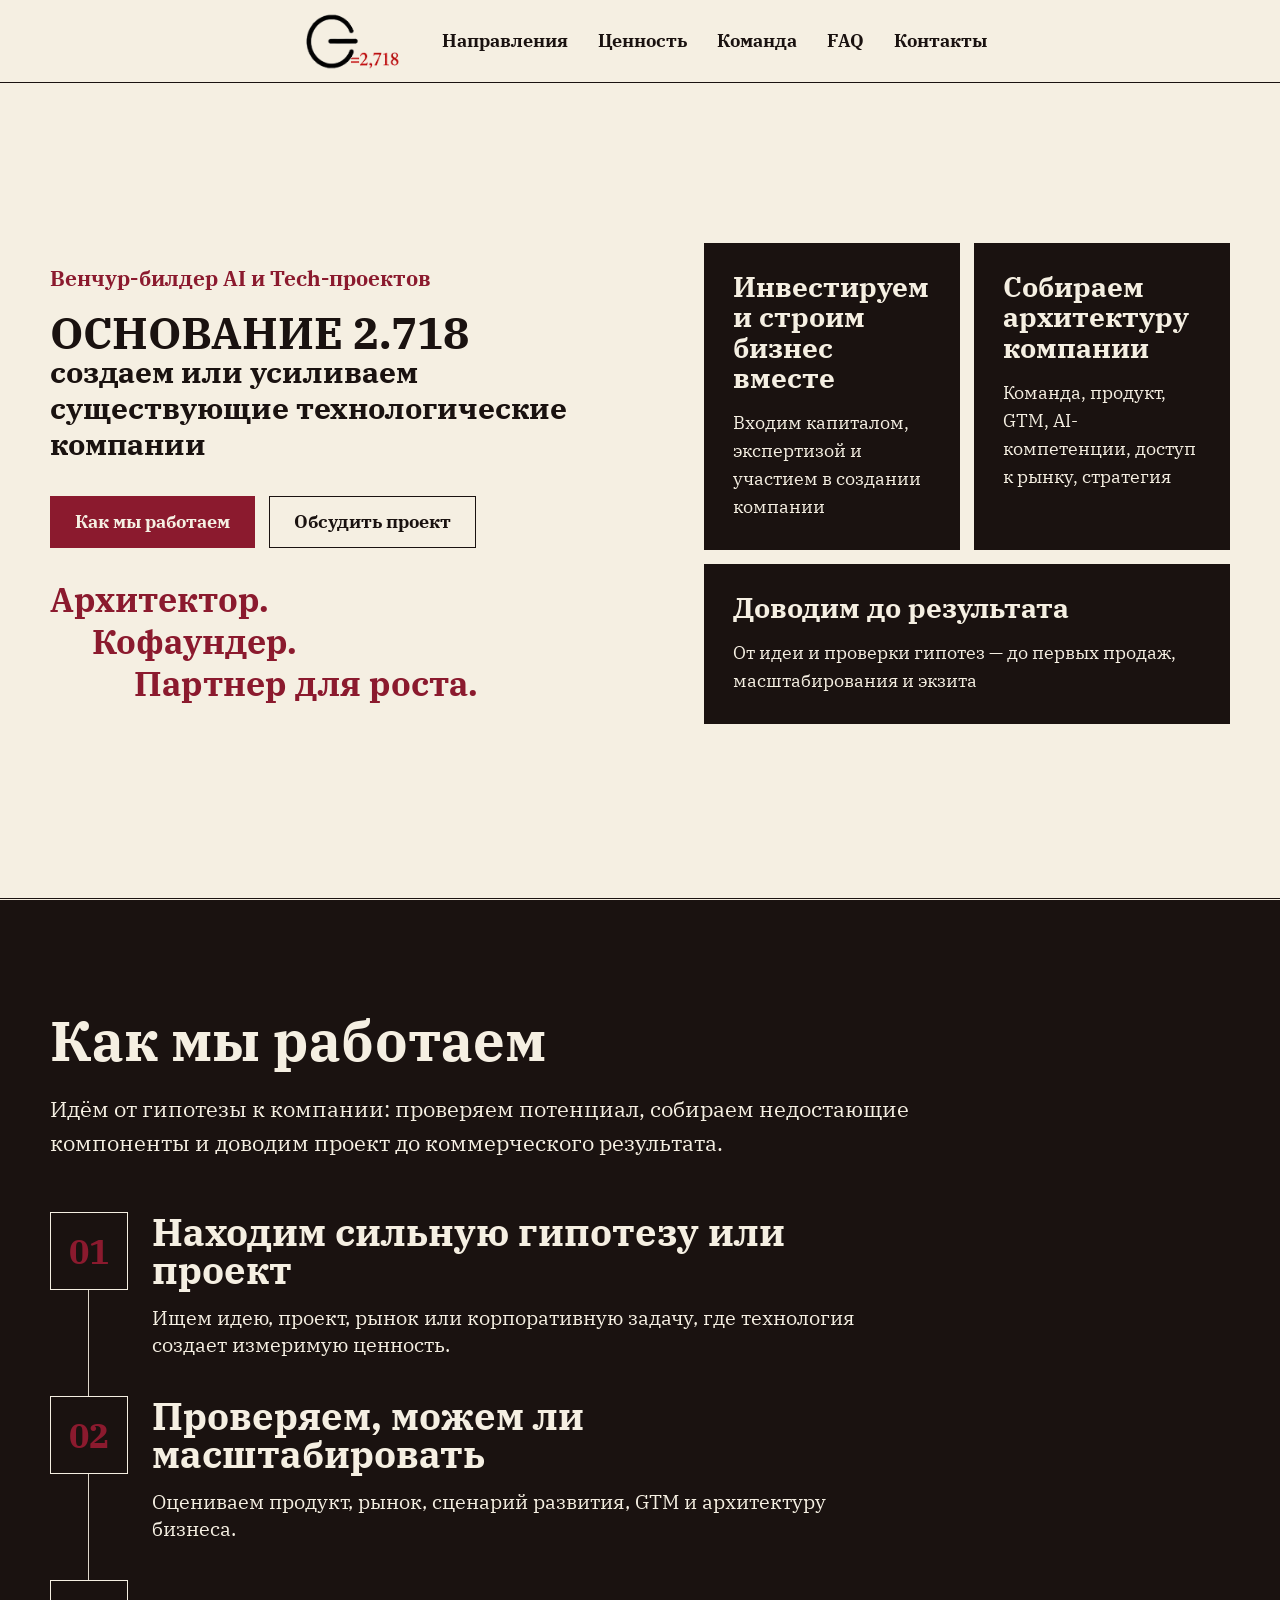
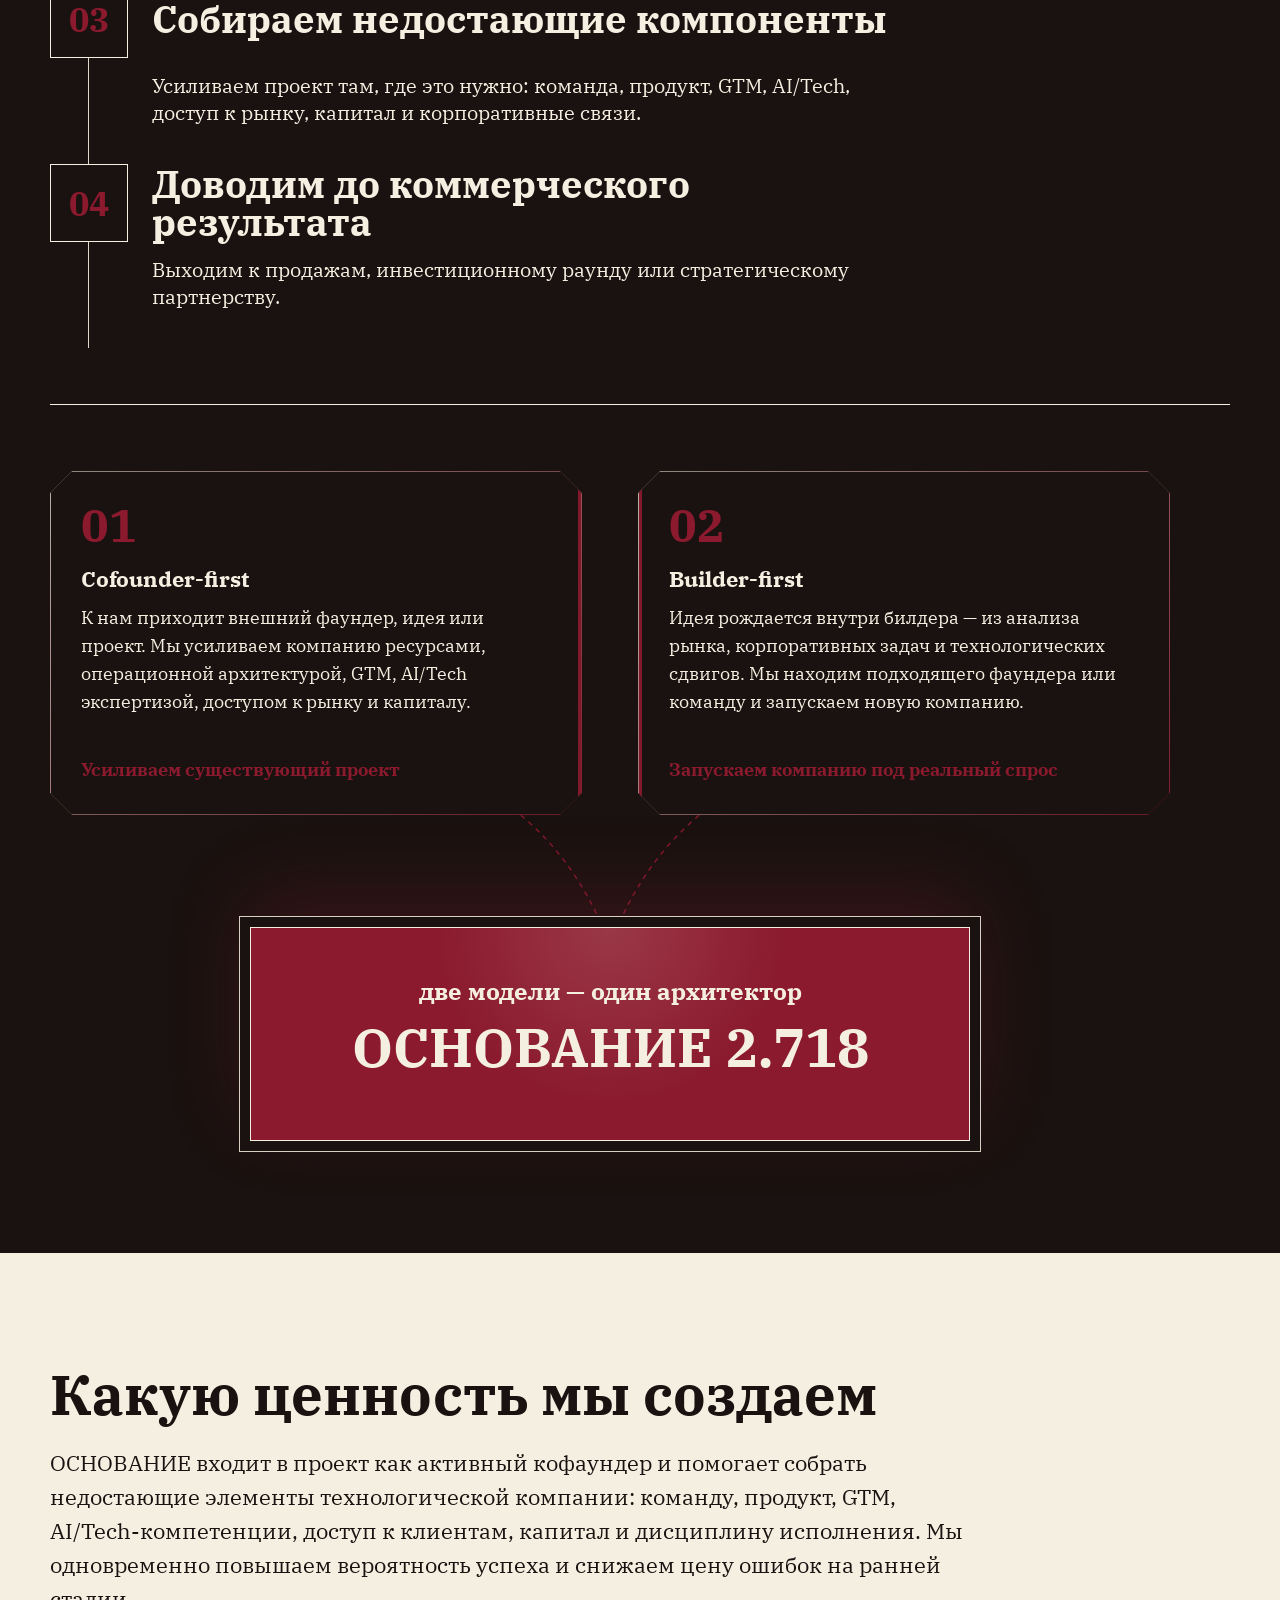
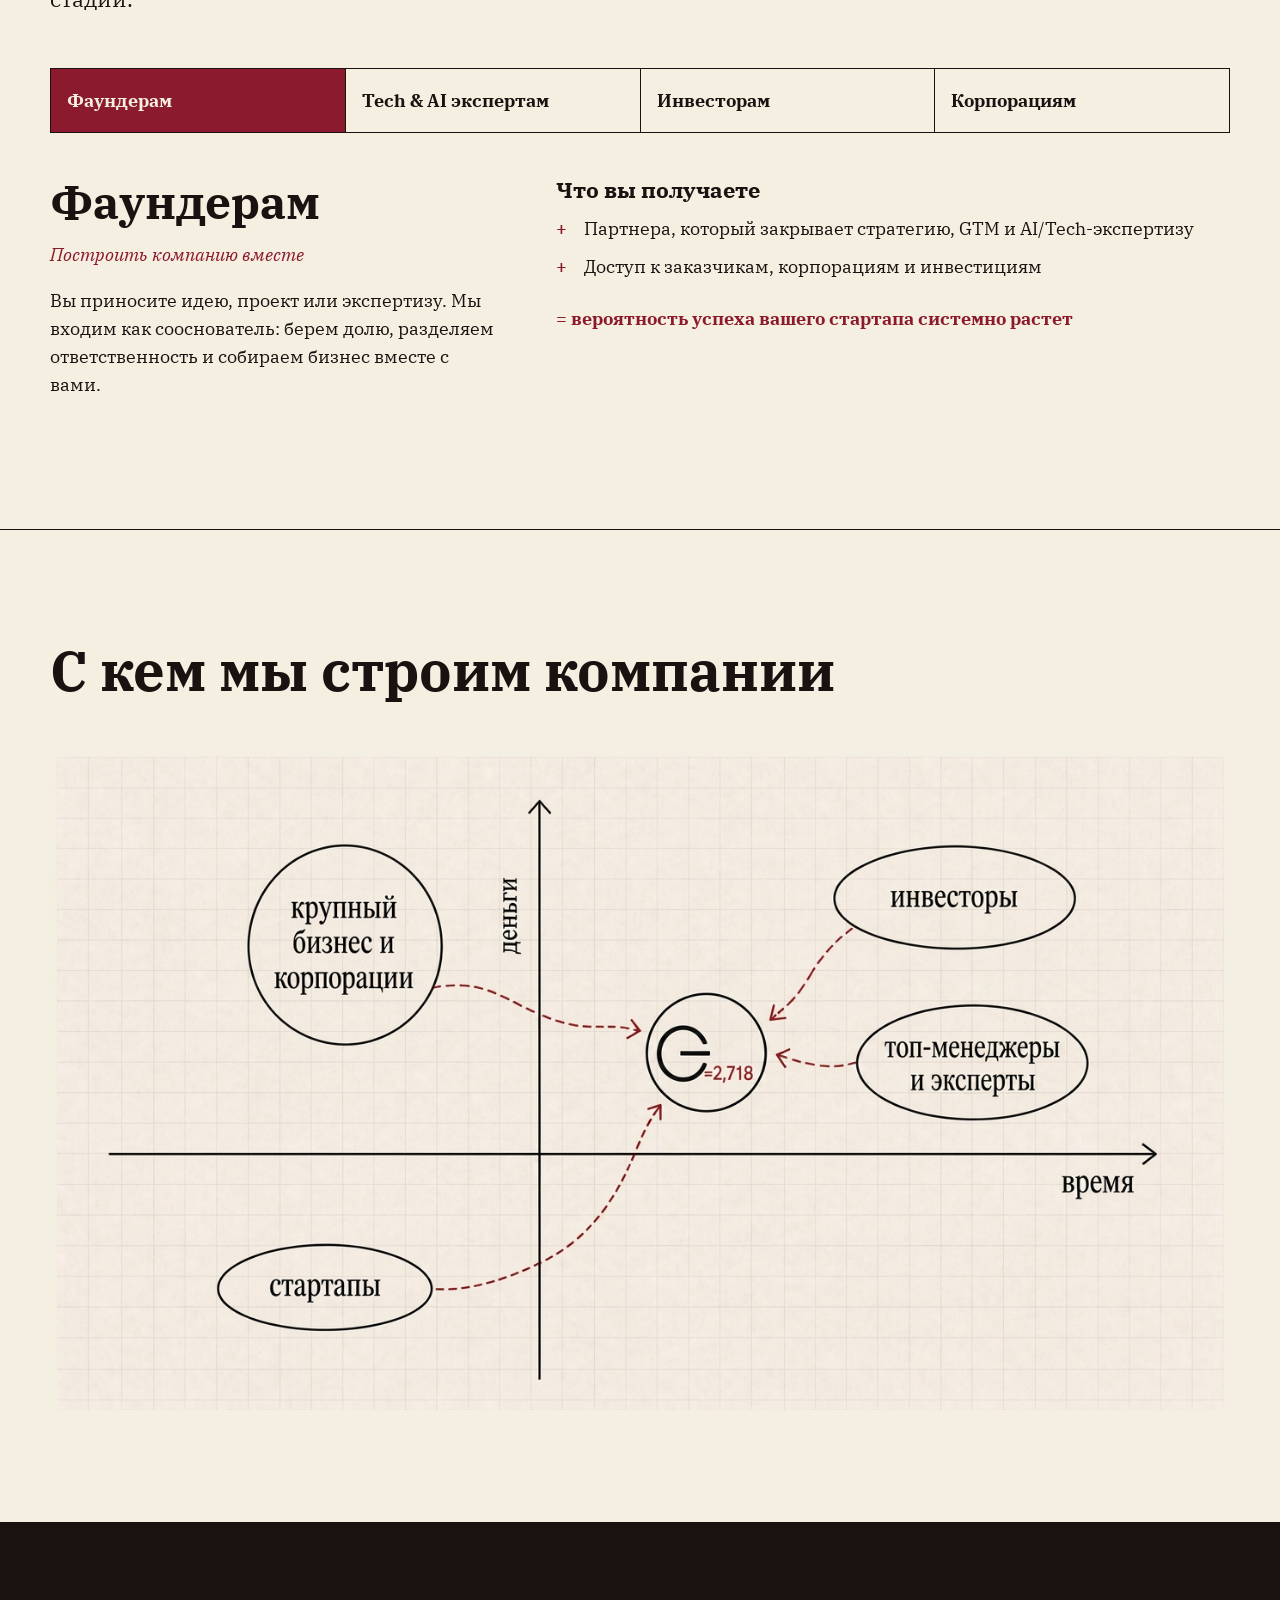
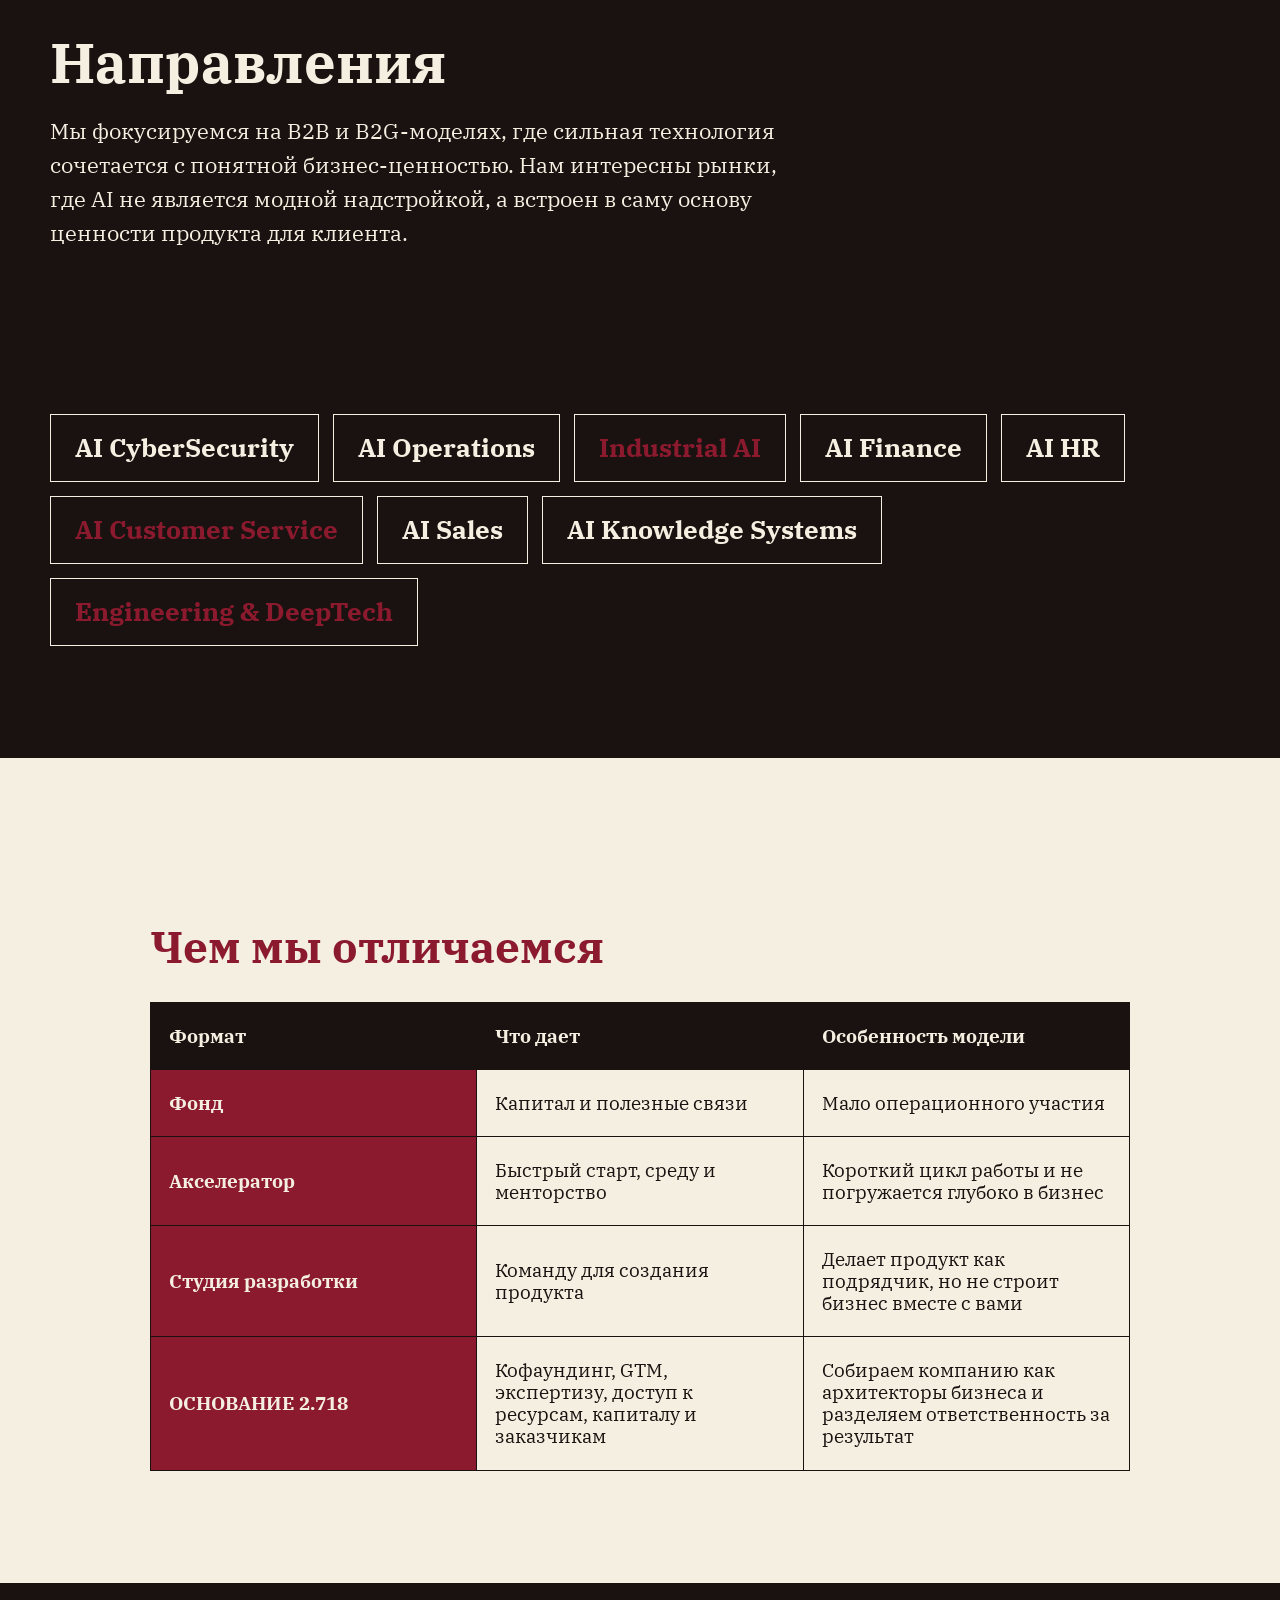
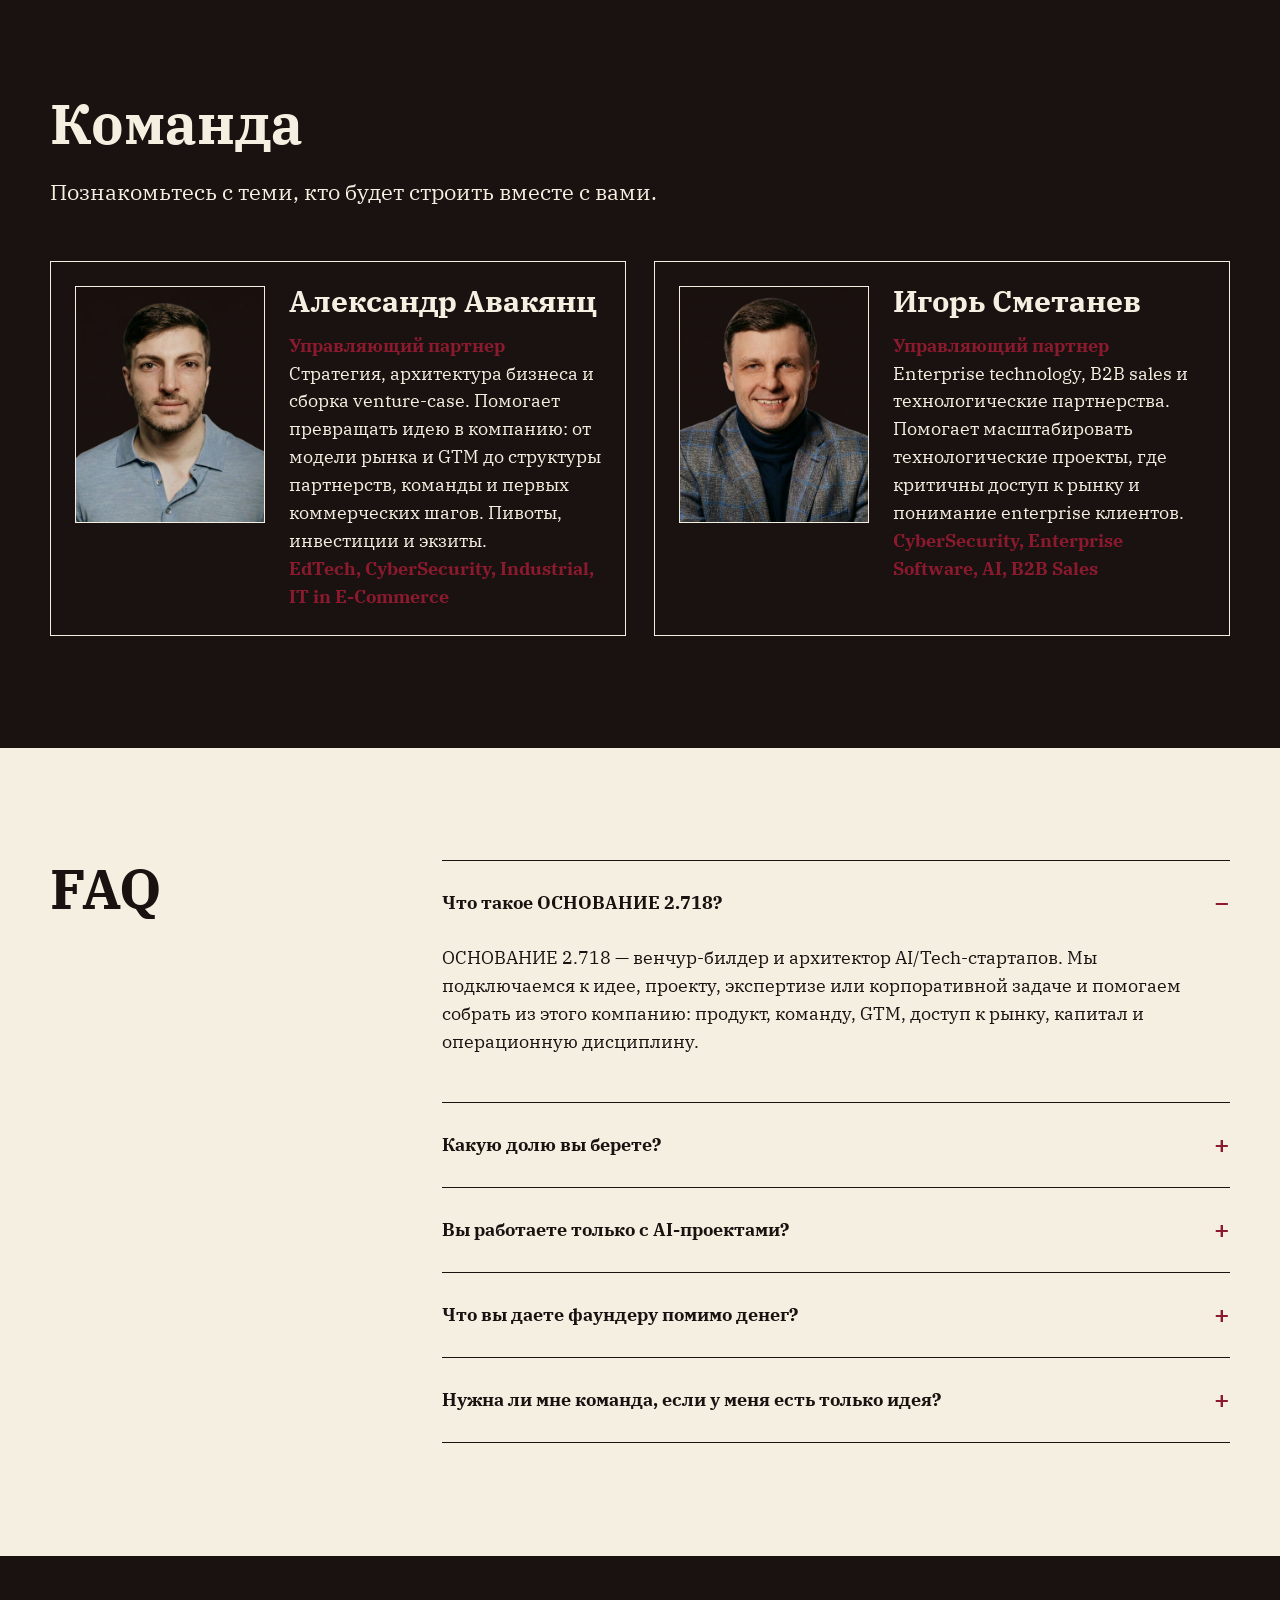
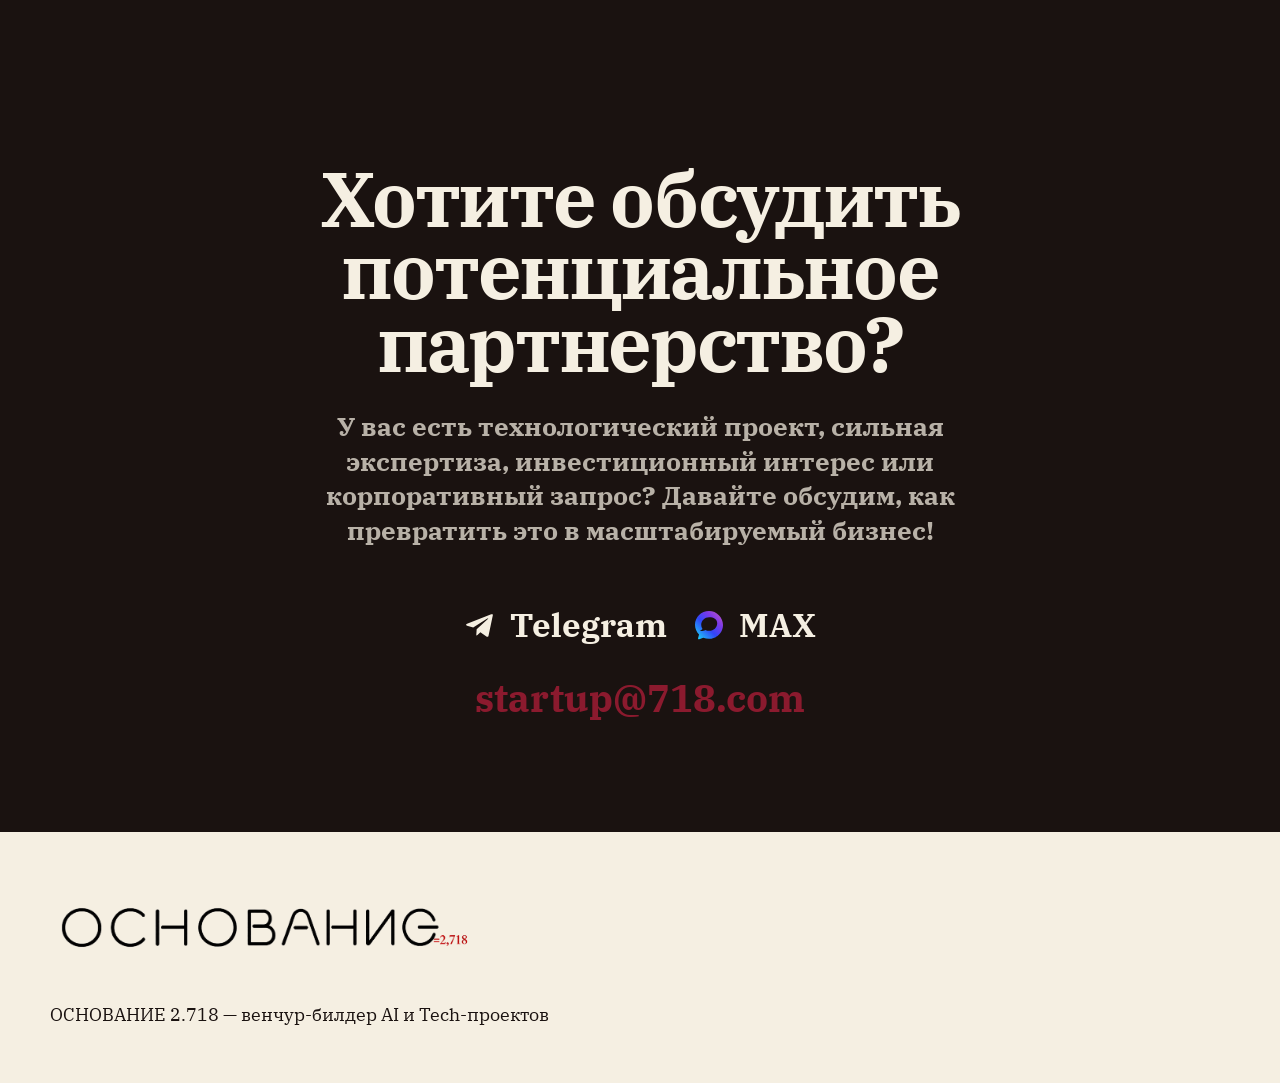
==== commit 27bb79f2: "Update index.html" ====
--- a/index.html
+++ b/index.html
@@ -48,7 +48,7 @@
           <div class="hero-stairs" aria-label="Роль ОСНОВАНИЯ">
             <span>Архитектор.</span>
             <span>Кофаундер.</span>
-            <span>Партнер роста.</span>
+            <span>Партнер для роста.</span>
           </div>
         </div>
 
@@ -127,7 +127,7 @@
           </article>
         </div>
         <div class="format-block">
-          <h3>Две модели работы</h3>
+          <!-- <h3>Две модели работы</h3>-->
           <div class="foundation-diagram" aria-label="Две модели сходятся в ОСНОВАНИЕ 2.718">
             <svg class="foundation-lines" viewBox="0 0 100 100" preserveAspectRatio="none" aria-hidden="true">
               <path class="foundation-lines__curve" d="M 24 42 C 38 45 46 55 50 72" />
@@ -219,7 +219,7 @@
           <article class="audience-panel" id="value-investor" data-panel="investor" role="tabpanel" hidden>
             <div>
               <h3>Инвесторам</h3>
-              <p class="accent-line">Снижаем риск инвестирования на ранних стадиях</p>
+              <p class="accent-line">Снизить риск инвестирования </p>
               <p>Мы не приносим сырые идеи. К моменту инвестиции стартап уже прошел валидацию, собрал команду и выстроил структуру — билдер внутри разделяет ответственность за результат.</p>
             </div>
             <div>
@@ -237,7 +237,7 @@
           <article class="audience-panel" id="value-corporate" data-panel="corporate" role="tabpanel" hidden>
             <div>
               <h3>Корпорациям</h3>
-              <p class="accent-line">Получить инновацию под конкретную задачу</p>
+              <p class="accent-line">Получить инновацию извне</p>
               <p>У вас есть технологическая задача, но нет времени и ресурсов строить решение внутри. Мы собираем команду, запускаем venture-case и доводим его до результата.</p>
             </div>
             <div>
--- a/styles.css
+++ b/styles.css
@@ -246,7 +246,7 @@
   gap: 6px;
   margin-top: 34px;
   color: var(--bordeaux);
-  font-size: clamp(22px, 2.4vw, 34px);
+  font-size: 34px;
   font-weight: 700;
   line-height: 1.05;
 }
@@ -360,8 +360,9 @@
 }
 
 .eyebrow {
-  margin-bottom: 18px;
-  font-size: 16px;
+  margin-bottom: 20px;
+  font-size: 21px;
+  line-height: 1.2;
 }
 
 .section-head {
@@ -385,18 +386,20 @@
 .process-road {
   position: relative;
   display: grid;
-  grid-template-columns: repeat(4, minmax(0, 1fr));
+  grid-template-columns: 1fr;
   gap: 0;
-  padding-top: 54px;
+  max-width: 980px;
+  padding-top: 0;
 }
 
 .process-road::before {
   content: "";
   position: absolute;
-  top: 93px;
-  left: 0;
-  right: 0;
-  height: 1px;
+  top: 0;
+  bottom: 0;
+  left: 38px;
+  width: 1px;
+  height: auto;
   background: var(--parchment);
   opacity: 0.9;
 }
@@ -405,9 +408,11 @@
   position: relative;
   z-index: 1;
   display: grid;
+  grid-template-columns: 78px minmax(0, 1fr);
+  gap: 24px;
   align-content: start;
-  min-height: 280px;
-  padding: 0 26px 30px 0;
+  min-height: auto;
+  padding: 0 0 38px;
   color: var(--parchment);
   outline: none;
 }
@@ -417,7 +422,7 @@
   place-items: center;
   width: 78px;
   height: 78px;
-  margin-bottom: 28px;
+  margin-bottom: 0;
   background: var(--ink);
   color: var(--bordeaux);
   border: 1px solid var(--parchment);
@@ -428,23 +433,25 @@
 }
 
 .process-step h3 {
-  max-width: 300px;
+  align-self: center;
+  max-width: 760px;
   margin-bottom: 0;
   color: var(--parchment);
-  font-size: clamp(26px, 2.5vw, 38px);
+  font-size: 38px;
   line-height: 1;
 }
 
 .process-step p {
-  max-width: 320px;
-  max-height: 0;
-  margin: 18px 0 0;
+  grid-column: 2;
+  max-width: 760px;
+  max-height: none;
+  margin: -10px 0 0;
   overflow: hidden;
   color: var(--parchment);
-  font-size: 19px;
+  font-size: 20px;
   line-height: 1.35;
-  opacity: 0;
-  transform: translateY(10px);
+  opacity: 1;
+  transform: none;
   transition: max-height 0.25s ease, opacity 0.25s ease, transform 0.25s ease;
 }
 
@@ -626,15 +633,168 @@
 .format-block {
   grid-column: 1 / -1;
   display: grid;
-  gap: 22px;
+  gap: 28px;
   margin-top: 56px;
   padding-top: 38px;
-  border-top: 1px solid var(--ink);
-}
-
-.format-block article {
-  padding-bottom: 24px;
-  border-bottom: 1px solid var(--ink);
+  border-top: 1px solid currentColor;
+}
+
+.format-block h3 {
+  margin-bottom: 8px;
+}
+
+.foundation-diagram {
+  position: relative;
+  display: grid;
+  grid-template-columns: repeat(2, minmax(0, 1fr));
+  grid-template-rows: auto 112px auto;
+  column-gap: 56px;
+  max-width: 1120px;
+  align-items: stretch;
+  padding: 28px 0 0;
+}
+
+.foundation-lines {
+  position: absolute;
+  inset: 0;
+  z-index: 0;
+  width: 100%;
+  height: 100%;
+  overflow: visible;
+  pointer-events: none;
+}
+
+.foundation-lines path {
+  fill: none;
+  stroke: var(--bordeaux);
+  stroke-width: 1.4;
+  vector-effect: non-scaling-stroke;
+  opacity: 0.95;
+}
+
+.foundation-lines__curve {
+  stroke-dasharray: 5 5;
+}
+
+.foundation-lines__stem,
+.foundation-lines__arrow {
+  stroke: var(--parchment);
+  opacity: 0.95;
+}
+
+.foundation-lines__node {
+  fill: var(--ink);
+  stroke: var(--bordeaux);
+  stroke-width: 0.45;
+  vector-effect: non-scaling-stroke;
+}
+
+.foundation-path {
+  position: relative;
+  z-index: 1;
+  display: grid;
+  align-content: start;
+  min-height: 286px;
+  padding: 30px;
+  border: 1px solid transparent;
+  background:
+    linear-gradient(var(--ink), var(--ink)) padding-box,
+    linear-gradient(135deg, rgba(245, 239, 226, 0.72), rgba(139, 26, 46, 0.92)) border-box;
+  clip-path: polygon(22px 0, calc(100% - 22px) 0, 100% 22px, 100% calc(100% - 22px), calc(100% - 22px) 100%, 22px 100%, 0 calc(100% - 22px), 0 22px);
+}
+
+.foundation-path::before {
+  content: "";
+  position: absolute;
+  top: 0;
+  bottom: 0;
+  width: 3px;
+  background: var(--bordeaux);
+  opacity: 0.9;
+}
+
+.foundation-path--left::before {
+  right: 0;
+}
+
+.foundation-path--right::before {
+  left: 0;
+}
+
+.foundation-path--left {
+  grid-column: 1;
+  grid-row: 1;
+}
+
+.foundation-path--right {
+  grid-column: 2;
+  grid-row: 1;
+}
+
+.foundation-path__index {
+  display: block;
+  margin-bottom: 20px;
+  color: var(--bordeaux);
+  font-size: 46px;
+  font-weight: 700;
+  line-height: 1;
+}
+
+.format-block .lead {
+  margin: 22px 0 0;
+  color: var(--bordeaux);
+  font-weight: 700;
+}
+
+.foundation-core {
+  position: relative;
+  z-index: 2;
+  grid-column: 1 / -1;
+  grid-row: 3;
+  display: grid;
+  align-content: center;
+  width: min(720px, 100%);
+  min-height: 214px;
+  justify-self: center;
+  padding: 34px 52px;
+  background:
+    radial-gradient(circle at 50% 0%, rgba(245, 239, 226, 0.14), transparent 42%),
+    var(--bordeaux);
+  border: 1px solid var(--parchment);
+  box-shadow: 0 0 0 10px var(--ink), 0 0 0 11px rgba(245, 239, 226, 0.86), 0 -28px 80px rgba(139, 26, 46, 0.28);
+  color: var(--parchment);
+  text-align: center;
+}
+
+.foundation-core span {
+  display: inline-flex;
+  justify-self: center;
+  margin-bottom: 18px;
+  padding: 0;
+  background: transparent;
+  color: var(--parchment);
+  font-size: 24px;
+  font-weight: 700;
+  line-height: 1.1;
+  opacity: 1;
+}
+
+.foundation-core strong {
+  display: block;
+  max-width: 620px;
+  margin: 0 auto 18px;
+  color: var(--parchment);
+  font-size: 54px;
+  line-height: 0.9;
+}
+
+.foundation-core p {
+  max-width: 620px;
+  margin: 0 auto;
+  color: var(--parchment);
+  font-size: 24px;
+  font-weight: 700;
+  line-height: 1.28;
 }
 .model-comparison {
   grid-column: 1 / -1;
@@ -1218,6 +1378,10 @@
     font-size: 24px;
   }
 
+  .eyebrow {
+    font-size: 18px;
+  }
+
   .hero-text,
   .section-head p:last-child,
   .about-copy {
@@ -1228,18 +1392,79 @@
   .button {
     width: 100%;
   }
-.hero-stairs {
-  margin-top: 28px;
-  font-size: 22px;
-}
-
-.hero-stairs span:nth-child(2) {
-  margin-left: 24px;
-}
-
-.hero-stairs span:nth-child(3) {
-  margin-left: 48px;
-}
+
+  .hero-stairs {
+    margin-top: 28px;
+    font-size: 22px;
+  }
+
+  .hero-stairs span:nth-child(2) {
+    margin-left: 24px;
+  }
+
+  .hero-stairs span:nth-child(3) {
+    margin-left: 48px;
+  }
+
+  .foundation-diagram {
+    grid-template-columns: 1fr;
+    grid-template-rows: none;
+    gap: 22px;
+    max-width: none;
+    padding-top: 12px;
+  }
+
+  .foundation-lines {
+    display: none;
+  }
+
+  .foundation-path {
+    grid-column: 1;
+    grid-row: auto;
+    min-height: auto;
+    padding: 24px;
+  }
+
+  .foundation-path--left {
+    order: 1;
+  }
+
+  .foundation-path--right {
+    order: 2;
+  }
+
+  .foundation-core {
+    position: relative;
+    order: 3;
+    grid-column: 1;
+    grid-row: auto;
+    width: 100%;
+    min-height: auto;
+    padding: 30px 24px;
+    justify-self: stretch;
+    margin-top: 18px;
+    box-shadow: none;
+  }
+
+  .foundation-core::before {
+    content: "";
+    position: absolute;
+    left: 50%;
+    top: -40px;
+    width: 1px;
+    height: 40px;
+    background: var(--parchment);
+    opacity: 0.85;
+  }
+
+  .foundation-core strong {
+    font-size: 34px;
+  }
+
+  .foundation-core p {
+    font-size: 19px;
+  }
+
   .presentation-block,
   .direction-list,
   .audience-tabs,
@@ -1404,13 +1629,31 @@
 }
 
 @media (max-width: 760px) {
+  .audience-map {
+    overflow: hidden;
+  }
+
   .map-hotspot span {
     width: min(300px, 86vw);
     padding: 14px 16px;
     font-size: 15px;
-  }
-}
-
+    transform: none;
+  }
+
+  .map-hotspot--startup span,
+  .map-hotspot--business span {
+    left: 0;
+    right: auto;
+  }
+
+  .map-hotspot--experts span,
+  .map-hotspot--investors span {
+    left: auto;
+    right: 0;
+  }
+}
+
+@media (max-width: 760px) {
   .process-road {
     grid-template-columns: 1fr;
     gap: 0;
@@ -1455,6 +1698,7 @@
     opacity: 1;
     transform: none;
   }
+}
 
 
 .model-comparison {
@@ -1744,3 +1988,4 @@
 /* ==============================
   CONTACT LAUNCH BLOCK — END
 ============================== */
+
